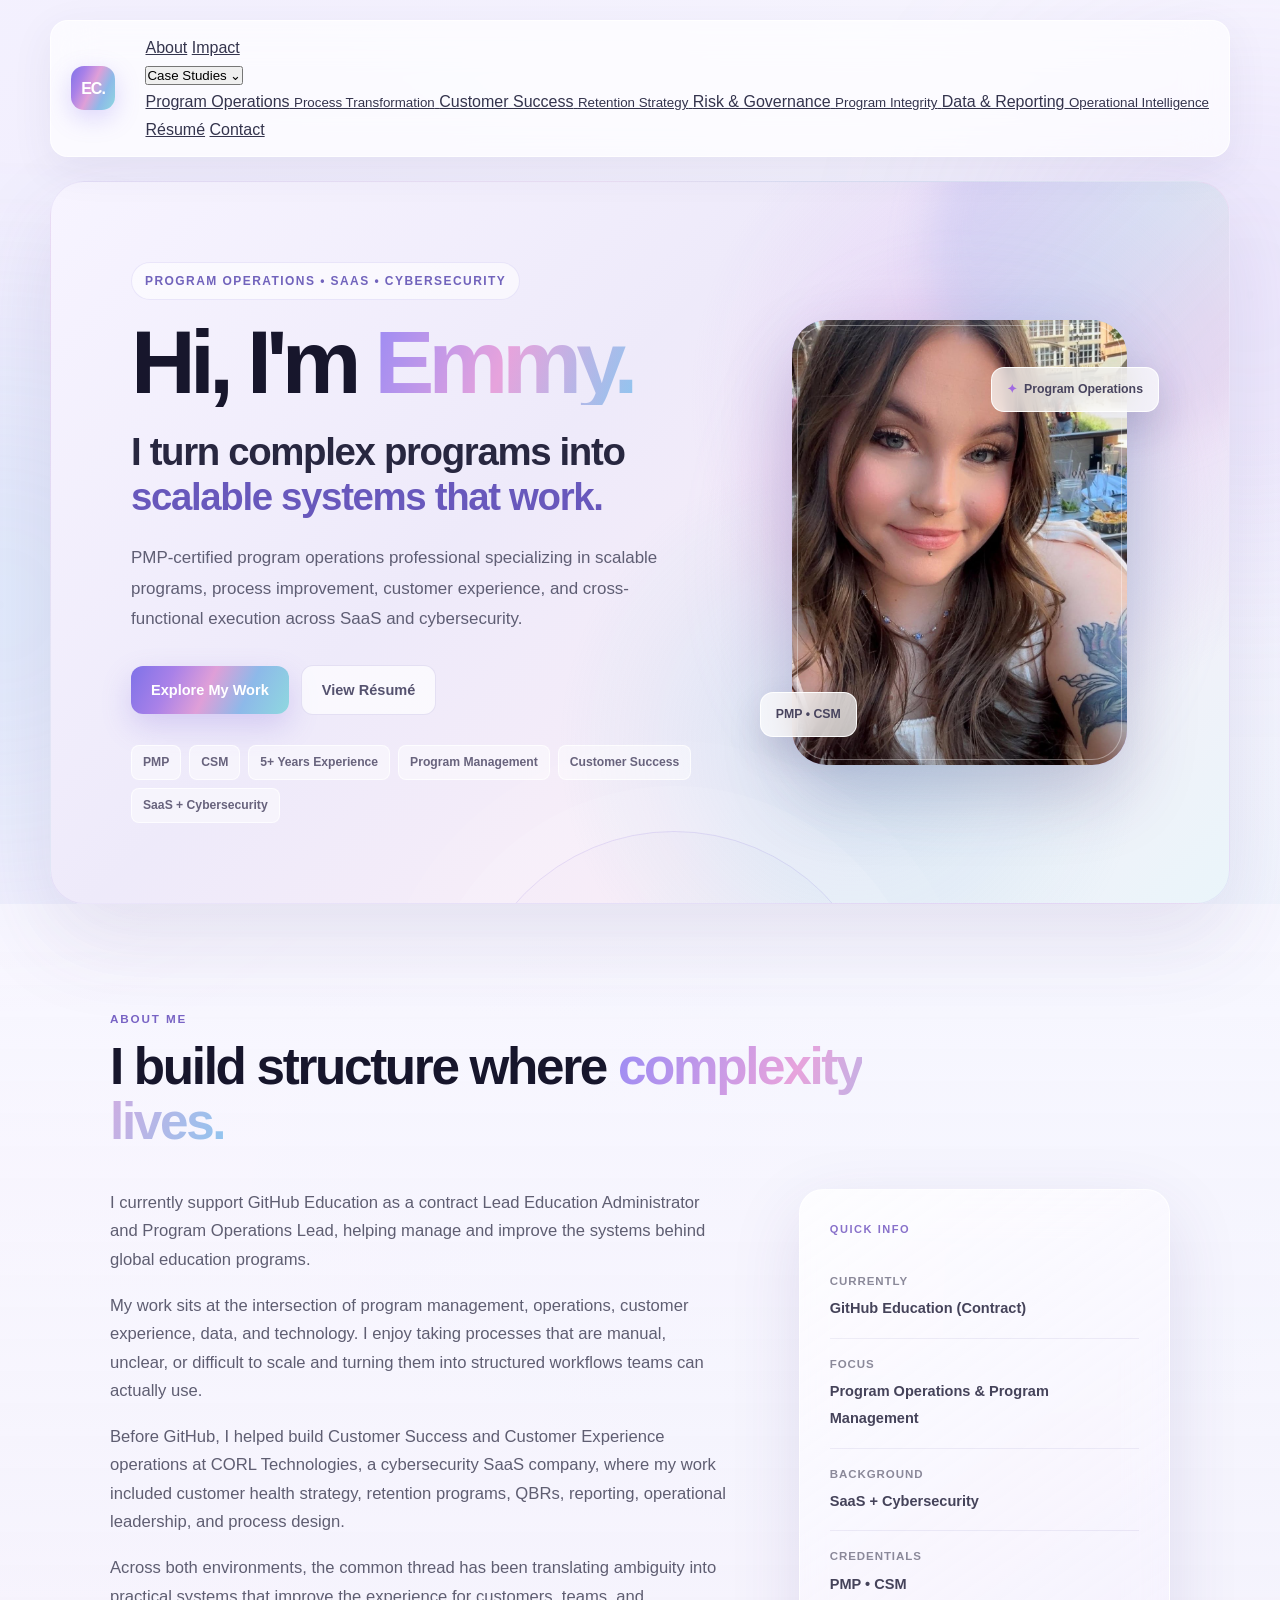
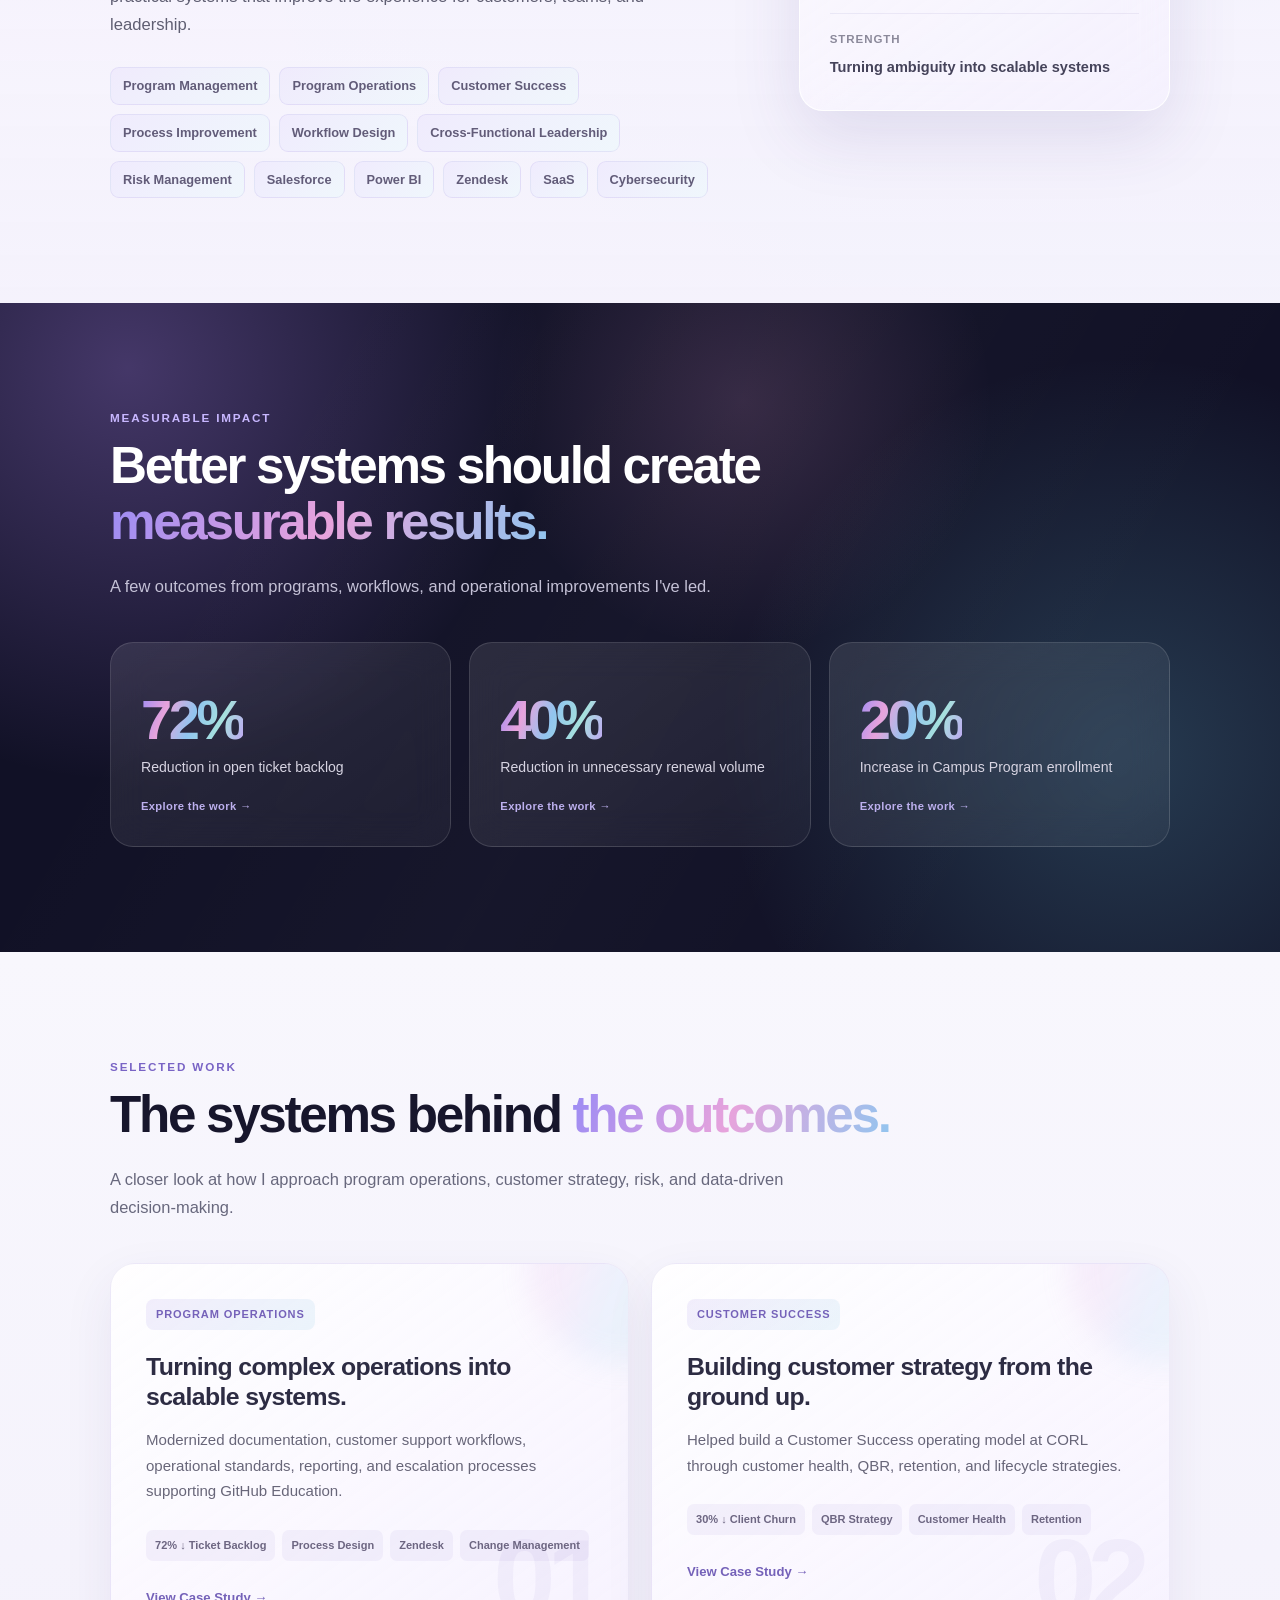
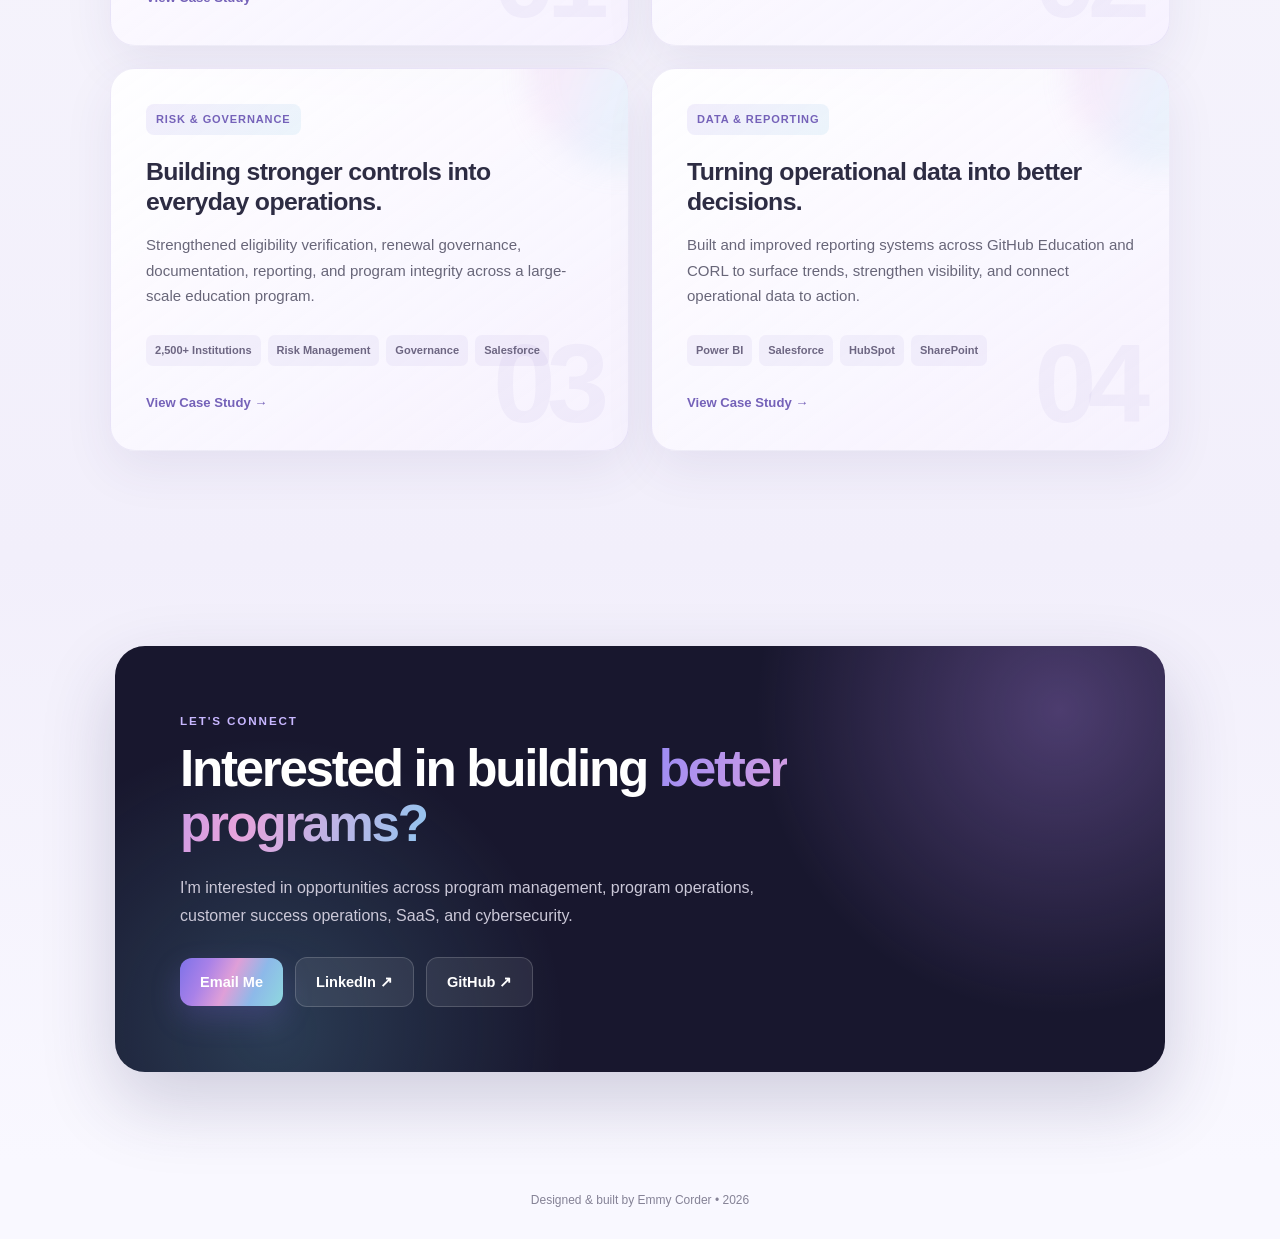
==== index.html @ b98554b8 "Refactor navigation structure in index.html" ====
<!DOCTYPE html>
<html lang="en">

<head>
    <meta charset="UTF-8">
    <meta name="viewport" content="width=device-width, initial-scale=1.0">

    <title>Emmy Corder | Program Operations & Program Management</title>

    <meta name="description"
        content="Portfolio of Emmy Corder, PMP, CSM — program operations and customer success professional specializing in scalable programs, process improvement, SaaS, cybersecurity, and data-driven operations.">

    <link rel="stylesheet" href="style.css">

    <!-- Favicon -->
    <link rel="icon"
      type="image/svg+xml"
      href="data:image/svg+xml,%3Csvg xmlns='http://www.w3.org/2000/svg' viewBox='0 0 100 100'%3E%3Cdefs%3E%3ClinearGradient id='g' x1='0' y1='0' x2='1' y2='1'%3E%3Cstop offset='0%25' stop-color='%239c8cf4'/%3E%3Cstop offset='45%25' stop-color='%23e7a3dc'/%3E%3Cstop offset='75%25' stop-color='%2391c5ef'/%3E%3Cstop offset='100%25' stop-color='%23a6e1dd'/%3E%3C/linearGradient%3E%3C/defs%3E%3Crect width='100' height='100' rx='24' fill='url(%23g)'/%3E%3Ctext x='50' y='64' text-anchor='middle' font-family='Arial' font-size='40' font-weight='700' fill='white'%3EEC%3C/text%3E%3C/svg%3E">

    <!-- Social Preview -->
    <meta property="og:title"
        content="Emmy Corder | Program Operations & Program Management">

    <meta property="og:description"
        content="PMP-certified program operations professional specializing in scalable programs, customer experience, SaaS, cybersecurity, and operational transformation.">

    <meta property="og:image"
        content="https://v-corderiallyemmy.github.io/portfolio/assets/portfolio-preview.jpg">

    <meta property="og:url"
        content="https://v-corderiallyemmy.github.io/portfolio/">

    <meta property="og:type" content="website">

    <meta name="twitter:card" content="summary_large_image">
</head>

<body>

    <div class="page-glow glow-one"></div>
    <div class="page-glow glow-two"></div>

    <!-- Navigation -->
    <nav class="navbar">
    <a href="index.html" class="logo">EC.</a>

    <div class="nav-links">
        <a href="#about">About</a>
        <a href="#impact">Impact</a>

        <div class="nav-dropdown">
            <button class="nav-dropdown-button">
                Case Studies <span class="dropdown-arrow">⌄</span>
            </button>

            <div class="nav-dropdown-menu">
                <a href="case-studies/program-operations.html">
                    <span>Program Operations</span>
                    <small>Process Transformation</small>
                </a>

                <a href="case-studies/customer-success.html">
                    <span>Customer Success</span>
                    <small>Retention Strategy</small>
                </a>

                <a href="case-studies/risk-governance.html">
                    <span>Risk & Governance</span>
                    <small>Program Integrity</small>
                </a>

                <a href="case-studies/data-reporting.html">
                    <span>Data & Reporting</span>
                    <small>Operational Intelligence</small>
                </a>
            </div>
        </div>

        <a href="resume.html">Résumé</a>
        <a href="#contact">Contact</a>
    </div>
</nav>


    <!-- Hero -->
    <div class="hero-wrapper">

        <header class="hero">

            <div class="hero-content">

                <div class="hero-copy">

                    <p class="eyebrow">
                        Program Operations • SaaS • Cybersecurity
                    </p>

                    <h1>
                        Hi, I'm
                        <span class="gradient-text">Emmy.</span>
                    </h1>

                    <h2>
                        I turn complex programs into
                        <span class="hero-highlight">
                            scalable systems that work.
                        </span>
                    </h2>

                    <p class="hero-description">
                        PMP-certified program operations professional specializing
                        in scalable programs, process improvement, customer
                        experience, and cross-functional execution across SaaS
                        and cybersecurity.
                    </p>

                    <div class="buttons">

                        <a href="#experience" class="button primary">
                            Explore My Work
                        </a>

                        <a href="resume.html" class="button secondary">
                            View Résumé
                        </a>

                    </div>

                    <div class="hero-credentials">
                        <span>PMP</span>
                        <span>CSM</span>
                        <span>5+ Years Experience</span>
                        <span>Program Management</span>
                        <span>Customer Success</span>
                        <span>SaaS + Cybersecurity</span>
                    </div>

                </div>


                <div class="hero-visual">

                    <div class="portrait-glow"></div>

                    <div class="portrait-frame">
                        <img
                            src="assets/emmy.jpg"
                            alt="Emmy Corder">
                    </div>

                    <div class="floating-card floating-card-top">
                        <span class="floating-icon">✦</span>
                        Program Operations
                    </div>

                    <div class="floating-card floating-card-bottom">
                        PMP • CSM
                    </div>

                </div>

            </div>

        </header>

    </div>


    <!-- About -->
    <section id="about">

        <div class="container">

            <p class="section-label">
                About Me
            </p>

            <h2>
                I build structure where
                <span class="soft-gradient-text">
                    complexity lives.
                </span>
            </h2>

            <div class="about-grid">

                <div class="about-text">

                    <p>
                        I currently support GitHub Education as a contract
                        Lead Education Administrator and Program Operations Lead,
                        helping manage and improve the systems behind global
                        education programs.
                    </p>

                    <p>
                        My work sits at the intersection of program management,
                        operations, customer experience, data, and technology.
                        I enjoy taking processes that are manual, unclear, or
                        difficult to scale and turning them into structured
                        workflows teams can actually use.
                    </p>

                    <p>
                        Before GitHub, I helped build Customer Success and
                        Customer Experience operations at CORL Technologies,
                        a cybersecurity SaaS company, where my work included
                        customer health strategy, retention programs, QBRs,
                        reporting, operational leadership, and process design.
                    </p>

                    <p>
                        Across both environments, the common thread has been
                        translating ambiguity into practical systems that
                        improve the experience for customers, teams, and
                        leadership.
                    </p>

                    <div class="skills">
                        <span class="skill">Program Management</span>
                        <span class="skill">Program Operations</span>
                        <span class="skill">Customer Success</span>
                        <span class="skill">Process Improvement</span>
                        <span class="skill">Workflow Design</span>
                        <span class="skill">Cross-Functional Leadership</span>
                        <span class="skill">Risk Management</span>
                        <span class="skill">Salesforce</span>
                        <span class="skill">Power BI</span>
                        <span class="skill">Zendesk</span>
                        <span class="skill">SaaS</span>
                        <span class="skill">Cybersecurity</span>
                    </div>

                </div>


                <aside class="quick-info glass-card">

                    <p class="mini-label">
                        QUICK INFO
                    </p>

                    <div class="quick-item">
                        <span>Currently</span>
                        <strong>GitHub Education (Contract)</strong>
                    </div>

                    <div class="quick-item">
                        <span>Focus</span>
                        <strong>Program Operations & Program Management</strong>
                    </div>

                    <div class="quick-item">
                        <span>Background</span>
                        <strong>SaaS + Cybersecurity</strong>
                    </div>

                    <div class="quick-item">
                        <span>Credentials</span>
                        <strong>PMP • CSM</strong>
                    </div>

                    <div class="quick-item">
                        <span>Strength</span>
                        <strong>Turning ambiguity into scalable systems</strong>
                    </div>

                </aside>

            </div>

        </div>

    </section>


    <!-- Impact -->
    <section id="impact" class="impact">

        <div class="container">

            <p class="section-label light-label">
                Measurable Impact
            </p>

            <h2>
                Better systems should create
                <span class="holographic-text">
                    measurable results.
                </span>
            </h2>

            <p class="section-intro">
                A few outcomes from programs, workflows, and operational
                improvements I've led.
            </p>

            <div class="stats">

                <a href="case-studies/program-operations.html"
                    class="stat-link">

                    <div class="stat">
                        <strong>72%</strong>
                        <span>Reduction in open ticket backlog</span>
                    </div>

                </a>


                <a href="case-studies/risk-governance.html"
                    class="stat-link">

                    <div class="stat">
                        <strong>40%</strong>
                        <span>Reduction in unnecessary renewal volume</span>
                    </div>

                </a>


                <a href="case-studies/program-operations.html"
                    class="stat-link">

                    <div class="stat">
                        <strong>20%</strong>
                        <span>Increase in Campus Program enrollment</span>
                    </div>

                </a>

            </div>

        </div>

    </section>


    <!-- Selected Work -->
    <section id="experience">

        <div class="container">

            <p class="section-label">
                Selected Work
            </p>

            <h2>
                The systems behind
                <span class="soft-gradient-text">
                    the outcomes.
                </span>
            </h2>

            <p class="section-intro">
                A closer look at how I approach program operations,
                customer strategy, risk, and data-driven decision-making.
            </p>

            <div class="work-grid">


                <!-- Program Operations -->
                <div class="work-card">

                    <span class="card-number">01</span>

                    <span class="tag">
                        Program Operations
                    </span>

                    <h3>
                        Turning complex operations into scalable systems.
                    </h3>

                    <p>
                        Modernized documentation, customer support workflows,
                        operational standards, reporting, and escalation
                        processes supporting GitHub Education.
                    </p>

                    <div class="card-results">
                        <span>72% ↓ Ticket Backlog</span>
                        <span>Process Design</span>
                        <span>Zendesk</span>
                        <span>Change Management</span>
                    </div>

                    <a
                        href="case-studies/program-operations.html"
                        class="case-study-link">
                        View Case Study →
                    </a>

                </div>


                <!-- Customer Success -->
                <div class="work-card">

                    <span class="card-number">02</span>

                    <span class="tag">
                        Customer Success
                    </span>

                    <h3>
                        Building customer strategy from the ground up.
                    </h3>

                    <p>
                        Helped build a Customer Success operating model at
                        CORL through customer health, QBR, retention, and
                        lifecycle strategies.
                    </p>

                    <div class="card-results">
                        <span>30% ↓ Client Churn</span>
                        <span>QBR Strategy</span>
                        <span>Customer Health</span>
                        <span>Retention</span>
                    </div>

                    <a
                        href="case-studies/customer-success.html"
                        class="case-study-link">
                        View Case Study →
                    </a>

                </div>


                <!-- Risk -->
                <div class="work-card">

                    <span class="card-number">03</span>

                    <span class="tag">
                        Risk & Governance
                    </span>

                    <h3>
                        Building stronger controls into everyday operations.
                    </h3>

                    <p>
                        Strengthened eligibility verification, renewal
                        governance, documentation, reporting, and program
                        integrity across a large-scale education program.
                    </p>

                    <div class="card-results">
                        <span>2,500+ Institutions</span>
                        <span>Risk Management</span>
                        <span>Governance</span>
                        <span>Salesforce</span>
                    </div>

                    <a
                        href="case-studies/risk-governance.html"
                        class="case-study-link">
                        View Case Study →
                    </a>

                </div>


                <!-- Data -->
                <div class="work-card">

                    <span class="card-number">04</span>

                    <span class="tag">
                        Data & Reporting
                    </span>

                    <h3>
                        Turning operational data into better decisions.
                    </h3>

                    <p>
                        Built and improved reporting systems across GitHub
                        Education and CORL to surface trends, strengthen
                        visibility, and connect operational data to action.
                    </p>

                    <div class="card-results">
                        <span>Power BI</span>
                        <span>Salesforce</span>
                        <span>HubSpot</span>
                        <span>SharePoint</span>
                    </div>

                    <a
                        href="case-studies/data-reporting.html"
                        class="case-study-link">
                        View Case Study →
                    </a>

                </div>

            </div>

        </div>

    </section>


    <!-- Contact -->
    <section id="contact" class="contact">

        <div class="contact-card">

            <p class="section-label light-label">
                Let's Connect
            </p>

            <h2>
                Interested in building
                <span class="holographic-text">
                    better programs?
                </span>
            </h2>

            <p>
                I'm interested in opportunities across program management,
                program operations, customer success operations, SaaS,
                and cybersecurity.
            </p>

            <div class="buttons">

                <a
                    href="mailto:emmylou7486@gmail.com"
                    class="button primary">
                    Email Me
                </a>

                <a
                    href="https://www.linkedin.com/in/emily-corder/"
                    target="_blank"
                    rel="noopener noreferrer"
                    class="button glass-button">
                    LinkedIn ↗
                </a>

                <a
                    href="https://github.com/v-corderiallyemmy"
                    target="_blank"
                    rel="noopener noreferrer"
                    class="button glass-button">
                    GitHub ↗
                </a>

            </div>

        </div>

    </section>


    <footer>
        <p>Designed & built by Emmy Corder • 2026</p>
    </footer>

</body>

</html>
---- style.css ----
/* ================================
   GLOBAL
================================ */

* {
    margin: 0;
    padding: 0;
    box-sizing: border-box;
}

html {
    scroll-behavior: smooth;
}

:root {
    --ink: #17162c;
    --navy: #15152d;
    --deep: #111126;

    --purple: #8068f0;
    --violet: #a678ef;
    --pink: #e59adf;
    --blue: #7fb7ee;
    --aqua: #8fd8df;

    --pearl: #f9f8ff;
    --lavender: #f2effd;
    --lavender-2: #ebe7fb;

    --text: #34344d;
    --muted: #68687d;

    --border: rgba(118, 102, 196, 0.16);

    --gradient:
        linear-gradient(
            115deg,
            #7e72e8 0%,
            #a981e8 25%,
            #df9fd8 48%,
            #8db9e9 72%,
            #8fd8df 100%
        );

    --holographic:
        linear-gradient(
            110deg,
            #9c8cf4,
            #e7a3dc,
            #91c5ef,
            #a6e1dd,
            #c1a4f3
        );

    --shadow:
        0 24px 70px rgba(66, 55, 130, 0.13);
}

body {
    font-family:
        Inter,
        -apple-system,
        BlinkMacSystemFont,
        "Segoe UI",
        sans-serif;

    background:
        radial-gradient(
            circle at 10% 10%,
            rgba(181, 160, 244, 0.13),
            transparent 32%
        ),
        radial-gradient(
            circle at 90% 30%,
            rgba(126, 201, 229, 0.12),
            transparent 28%
        ),
        var(--pearl);

    color: var(--text);
    line-height: 1.7;
    overflow-x: hidden;
}

a {
    color: inherit;
}

.container {
    max-width: 1120px;
    margin: 0 auto;
    padding: 0 30px;
}

section {
    padding: 105px 0;
}


/* ================================
   BACKGROUND GLOWS
================================ */

.page-glow {
    position: fixed;
    width: 500px;
    height: 500px;
    border-radius: 50%;
    filter: blur(120px);
    opacity: 0.13;
    pointer-events: none;
    z-index: -1;
}

.glow-one {
    background: #9f7aea;
    top: 5%;
    right: -220px;
}

.glow-two {
    background: #73c9e8;
    bottom: 5%;
    left: -250px;
}


/* ================================
   NAVIGATION
================================ */

nav {
    width: calc(100% - 48px);
    max-width: 1180px;

    margin: 20px auto 0;
    padding: 13px 20px;

    display: flex;
    justify-content: space-between;
    align-items: center;

    position: relative;
    z-index: 20;

    background: rgba(255, 255, 255, 0.67);
    backdrop-filter: blur(22px);
    -webkit-backdrop-filter: blur(22px);

    border: 1px solid rgba(255, 255, 255, 0.8);
    border-radius: 18px;

    box-shadow:
        0 12px 40px rgba(70, 60, 120, 0.08);
}

.logo {
    width: 44px;
    height: 44px;

    display: flex;
    align-items: center;
    justify-content: center;

    flex-shrink: 0;

    border-radius: 13px;

    background: var(--gradient);

    color: white;
    font-weight: 800;
    letter-spacing: -1px;
    text-decoration: none;

    box-shadow:
        0 8px 24px rgba(128, 104, 240, 0.26);

    transition:
        transform 0.25s ease,
        box-shadow 0.25s ease;
}

.logo:hover {
    color: white;
    transform: translateY(-2px) rotate(-2deg);

    box-shadow:
        0 12px 30px rgba(128, 104, 240, 0.34);
}

nav ul {
    display: flex;
    align-items: center;
    gap: 29px;

    list-style: none;
}

nav ul a {
    color: #4d4c68;
    text-decoration: none;

    font-size: 0.91rem;
    font-weight: 650;

    transition: color 0.2s ease;
}

nav ul a:hover {
    color: var(--purple);
}


/* ================================
   HERO
================================ */

.hero-wrapper {
    padding: 24px 24px 0;
}

.hero {
    max-width: 1180px;
    min-height: 680px;

    margin: 0 auto;

    display: flex;
    align-items: center;

    position: relative;
    overflow: hidden;

    border-radius: 34px;

    background:
        radial-gradient(
            circle at 82% 30%,
            rgba(197, 159, 239, 0.36),
            transparent 30%
        ),
        radial-gradient(
            circle at 68% 78%,
            rgba(111, 197, 225, 0.24),
            transparent 30%
        ),
        linear-gradient(
            135deg,
            #f7f4ff 0%,
            #eeeafa 40%,
            #f7edf8 68%,
            #eaf5fa 100%
        );

    border: 1px solid rgba(151, 128, 217, 0.13);

    box-shadow:
        0 35px 90px rgba(73, 61, 128, 0.12);
}

.hero::before {
    content: "";

    position: absolute;
    width: 380px;
    height: 380px;

    right: -80px;
    top: -120px;

    border-radius: 50%;

    background:
        linear-gradient(
            135deg,
            rgba(171, 137, 238, 0.26),
            rgba(115, 202, 224, 0.18),
            rgba(233, 159, 215, 0.23)
        );

    filter: blur(20px);
}

.hero::after {
    content: "";

    position: absolute;

    width: 420px;
    height: 420px;

    left: 35%;
    bottom: -350px;

    border-radius: 50%;

    border: 1px solid rgba(127, 105, 219, 0.15);
    box-shadow:
        0 0 0 45px rgba(255, 255, 255, 0.09),
        0 0 0 90px rgba(255, 255, 255, 0.05);
}

.hero-content {
    width: 100%;

    padding: 80px;

    display: grid;
    grid-template-columns: minmax(0, 1.2fr) minmax(320px, 0.8fr);
    align-items: center;
    gap: 70px;

    position: relative;
    z-index: 2;
}

.hero-copy {
    max-width: 650px;
}

.eyebrow {
    display: inline-flex;
    align-items: center;

    margin-bottom: 20px;
    padding: 8px 13px;

    border-radius: 100px;

    background: rgba(255, 255, 255, 0.58);
    border: 1px solid rgba(129, 105, 220, 0.14);

    color: #7163bc;

    font-size: 0.75rem;
    font-weight: 800;
    letter-spacing: 0.12em;
    text-transform: uppercase;
}

.hero h1 {
    color: var(--ink);

    font-size: clamp(3.8rem, 7vw, 6.2rem);
    line-height: 0.95;
    letter-spacing: -0.065em;

    margin-bottom: 25px;
}

.gradient-text,
.soft-gradient-text,
.holographic-text {
    background: var(--holographic);
    background-size: 200% 200%;

    -webkit-background-clip: text;
    background-clip: text;

    -webkit-text-fill-color: transparent;
    color: transparent;
}

.gradient-text {
    display: inline-block;
}

.hero h2 {
    max-width: 650px;

    color: #282740;

    font-size: clamp(1.65rem, 3vw, 2.5rem);
    line-height: 1.17;
    letter-spacing: -0.035em;

    margin-bottom: 23px;
}

.hero-highlight {
    color: #6858bc;
}

.hero-description {
    max-width: 620px;

    color: #5f5e74;

    font-size: 1.06rem;
    line-height: 1.8;

    margin-bottom: 30px;
}


/* ================================
   BUTTONS
================================ */

.buttons {
    display: flex;
    align-items: center;
    flex-wrap: wrap;

    gap: 12px;
}

.button {
    display: inline-flex;
    align-items: center;
    justify-content: center;

    min-height: 48px;

    padding: 12px 20px;

    border-radius: 12px;

    text-decoration: none;
    font-size: 0.91rem;
    font-weight: 750;

    transition:
        transform 0.25s ease,
        box-shadow 0.25s ease,
        background 0.25s ease;
}

.button:hover {
    transform: translateY(-2px);
}

.button.primary {
    background: var(--gradient);
    color: white;

    box-shadow:
        0 12px 30px rgba(125, 100, 222, 0.24);
}

.button.primary:hover {
    box-shadow:
        0 17px 38px rgba(125, 100, 222, 0.31);
}

.button.secondary {
    color: #55526f;

    background: rgba(255, 255, 255, 0.68);

    border: 1px solid rgba(114, 95, 185, 0.16);
}

.button.secondary:hover {
    background: white;
}


/* ================================
   HERO CREDENTIALS
================================ */

.hero-credentials {
    display: flex;
    flex-wrap: wrap;

    gap: 8px;

    margin-top: 30px;
}

.hero-credentials span {
    padding: 6px 11px;

    border-radius: 8px;

    color: #68637d;

    background: rgba(255, 255, 255, 0.46);
    border: 1px solid rgba(255, 255, 255, 0.75);

    font-size: 0.76rem;
    font-weight: 700;
}


/* ================================
   HERO PORTRAIT
================================ */

.hero-visual {
    min-height: 500px;

    position: relative;

    display: flex;
    align-items: center;
    justify-content: center;
}

.portrait-glow {
    position: absolute;

    width: 360px;
    height: 440px;

    border-radius: 45%;

    background: var(--holographic);

    filter: blur(45px);
    opacity: 0.36;

    transform: rotate(7deg);
}

.portrait-frame {
    width: 335px;
    height: 445px;

    position: relative;
    z-index: 2;

    padding: 5px;

    border-radius: 35px;

    background: var(--holographic);

    box-shadow:
        0 30px 70px rgba(63, 52, 113, 0.23);
}

.portrait-frame::after {
    content: "";

    position: absolute;
    inset: 5px;

    border-radius: 30px;

    box-shadow:
        inset 0 0 0 1px rgba(255, 255, 255, 0.35);

    pointer-events: none;
}

.portrait-frame {
    overflow: hidden;
}

.portrait-frame img {
    width: 100%;
    height: 100%;

    display: block;

    object-fit: cover;
    object-position: 47% 32%;

    transform: scale(1.55);

    border-radius: 30px;
}

.floating-card {
    position: absolute;
    z-index: 4;

    padding: 11px 15px;

    border-radius: 13px;

    background: rgba(255, 255, 255, 0.72);

    backdrop-filter: blur(15px);
    -webkit-backdrop-filter: blur(15px);

    border: 1px solid rgba(255, 255, 255, 0.9);

    color: #48445e;

    font-size: 0.77rem;
    font-weight: 750;

    box-shadow:
        0 15px 35px rgba(60, 50, 100, 0.14);
}

.floating-card-top {
    top: 75px;
    right: -10px;
}

.floating-card-bottom {
    bottom: 55px;
    left: -10px;
}

.floating-icon {
    color: #a16ae2;
    margin-right: 4px;
}


/* ================================
   SECTION TYPOGRAPHY
================================ */

.section-label {
    color: #7964c5;

    font-size: 0.73rem;
    font-weight: 850;
    letter-spacing: 0.16em;
    text-transform: uppercase;

    margin-bottom: 10px;
}

section h2 {
    max-width: 800px;

    color: var(--ink);

    font-size: clamp(2.15rem, 4vw, 3.25rem);
    line-height: 1.08;
    letter-spacing: -0.045em;

    margin-bottom: 23px;
}

.section-intro {
    max-width: 720px;

    color: var(--muted);

    font-size: 1.03rem;

    margin-bottom: 42px;
}


/* ================================
   ABOUT
================================ */

#about {
    background:
        linear-gradient(
            180deg,
            rgba(249, 248, 255, 0.8),
            rgba(244, 241, 252, 0.92)
        );
}

.about-grid {
    display: grid;
    grid-template-columns: 1.25fr 0.75fr;

    gap: 70px;
    align-items: start;

    margin-top: 40px;
}

.about-text p {
    color: #5f5e72;

    font-size: 1.04rem;

    margin-bottom: 18px;
}

.skills {
    display: flex;
    flex-wrap: wrap;

    gap: 9px;

    margin-top: 28px;
}

.skill {
    padding: 7px 12px;

    border-radius: 9px;

    color: #625c79;

    background:
        linear-gradient(
            135deg,
            rgba(239, 234, 253, 0.9),
            rgba(239, 247, 252, 0.9)
        );

    border: 1px solid rgba(126, 105, 205, 0.12);

    font-size: 0.8rem;
    font-weight: 700;
}

.glass-card {
    background:
        linear-gradient(
            145deg,
            rgba(255, 255, 255, 0.76),
            rgba(245, 240, 255, 0.58)
        );

    border: 1px solid rgba(255, 255, 255, 0.85);

    backdrop-filter: blur(20px);
    -webkit-backdrop-filter: blur(20px);

    box-shadow: var(--shadow);
}

.quick-info {
    padding: 30px;

    border-radius: 24px;
}

.mini-label {
    color: #8871ca;

    font-size: 0.69rem;
    font-weight: 850;
    letter-spacing: 0.14em;

    margin-bottom: 17px;
}

.quick-item {
    padding: 16px 0;

    border-bottom:
        1px solid rgba(112, 96, 169, 0.1);
}

.quick-item:last-child {
    border-bottom: none;
    padding-bottom: 0;
}

.quick-item span {
    display: block;

    color: #8b899a;

    font-size: 0.72rem;
    font-weight: 700;
    text-transform: uppercase;
    letter-spacing: 0.08em;

    margin-bottom: 3px;
}

.quick-item strong {
    color: #45435a;

    font-size: 0.91rem;
}


/* ================================
   IMPACT
================================ */

.impact {
    position: relative;
    overflow: hidden;

    background:
        radial-gradient(
            circle at 10% 10%,
            rgba(168, 129, 232, 0.34),
            transparent 32%
        ),
        radial-gradient(
            circle at 88% 70%,
            rgba(108, 196, 221, 0.23),
            transparent 33%
        ),
        radial-gradient(
            circle at 58% 15%,
            rgba(228, 150, 208, 0.16),
            transparent 27%
        ),
        var(--deep);

    color: white;
}

.impact::before {
    content: "";

    position: absolute;
    inset: 0;

    background:
        linear-gradient(
            120deg,
            transparent 20%,
            rgba(255, 255, 255, 0.025) 50%,
            transparent 80%
        );

    pointer-events: none;
}

.impact .container {
    position: relative;
    z-index: 2;
}

.impact h2 {
    color: white;
}

.impact .section-intro {
    color: #c4c1d6;
}

.light-label {
    color: #c8b7ff;
}

.stats {
    display: grid;
    grid-template-columns: repeat(3, 1fr);

    gap: 18px;

    margin-top: 42px;
}

.stat {
    min-height: 205px;

    padding: 30px;

    display: flex;
    flex-direction: column;
    justify-content: flex-end;

    border-radius: 23px;

    background:
        linear-gradient(
            145deg,
            rgba(255, 255, 255, 0.10),
            rgba(255, 255, 255, 0.045)
        );

    border:
        1px solid rgba(255, 255, 255, 0.13);

    backdrop-filter: blur(18px);
    -webkit-backdrop-filter: blur(18px);

    transition:
        transform 0.25s ease,
        border-color 0.25s ease;
}

.stat:hover {
    transform: translateY(-5px);

    border-color:
        rgba(205, 179, 255, 0.32);
}

.stat strong {
    width: fit-content;

    margin-bottom: 8px;

    background: var(--holographic);

    -webkit-background-clip: text;
    background-clip: text;

    -webkit-text-fill-color: transparent;

    font-size: 3.5rem;
    line-height: 1;
    letter-spacing: -0.06em;
}

.stat span {
    color: #d7d4e2;

    font-size: 0.88rem;
}


/* ================================
   WORK
================================ */

#experience {
    background:
        linear-gradient(
            180deg,
            #f8f7fd 0%,
            #f2effb 100%
        );
}

.work-grid {
    display: grid;
    grid-template-columns: repeat(2, 1fr);

    gap: 22px;

    margin-top: 42px;
}

.work-card {
    min-height: 360px;

    padding: 35px;

    position: relative;
    overflow: hidden;

    border-radius: 25px;

    background:
        linear-gradient(
            145deg,
            rgba(255, 255, 255, 0.91),
            rgba(247, 242, 255, 0.76)
        );

    border: 1px solid rgba(121, 99, 194, 0.11);

    box-shadow:
        0 18px 50px rgba(65, 53, 113, 0.08);

    transition:
        transform 0.3s ease,
        box-shadow 0.3s ease;
}

.work-card::before {
    content: "";

    position: absolute;

    width: 190px;
    height: 190px;

    right: -90px;
    top: -90px;

    border-radius: 50%;

    background: var(--holographic);

    opacity: 0.14;
    filter: blur(15px);
}

.work-card:hover {
    transform: translateY(-7px);

    box-shadow:
        0 26px 65px rgba(65, 53, 113, 0.13);
}

.card-number {
    position: absolute;

    right: 28px;
    bottom: 10px;

    color: rgba(113, 92, 187, 0.055);

    font-size: 7rem;
    font-weight: 900;
    line-height: 1;
    letter-spacing: -0.08em;
}

.tag {
    display: inline-block;

    padding: 6px 10px;

    border-radius: 8px;

    background:
        linear-gradient(
            135deg,
            rgba(152, 122, 228, 0.12),
            rgba(110, 192, 224, 0.12)
        );

    color: #7562b9;

    font-size: 0.69rem;
    font-weight: 800;
    letter-spacing: 0.08em;
    text-transform: uppercase;

    margin-bottom: 22px;
}

.work-card h3 {
    max-width: 430px;

    color: #2d2c43;

    font-size: 1.55rem;
    line-height: 1.22;
    letter-spacing: -0.025em;

    margin-bottom: 15px;
}

.work-card > p {
    max-width: 470px;

    color: #686679;

    font-size: 0.94rem;
}

.card-results {
    display: flex;
    flex-wrap: wrap;

    gap: 7px;

    margin-top: 26px;

    position: relative;
    z-index: 2;
}

.card-results span {
    padding: 6px 9px;

    border-radius: 7px;

    background: rgba(124, 103, 202, 0.07);

    color: #6d6682;

    font-size: 0.69rem;
    font-weight: 700;
}


/* ================================
   CONTACT
================================ */

.contact {
    padding: 90px 24px;

    background:
        linear-gradient(
            180deg,
            #f2effb,
            #f9f8ff
        );
}

.contact-card {
    max-width: 1050px;

    margin: 0 auto;
    padding: 65px;

    position: relative;
    overflow: hidden;

    border-radius: 30px;

    background:
        radial-gradient(
            circle at 90% 15%,
            rgba(174, 131, 232, 0.35),
            transparent 30%
        ),
        radial-gradient(
            circle at 15% 90%,
            rgba(109, 193, 220, 0.22),
            transparent 30%
        ),
        #18172e;

    color: white;

    box-shadow:
        0 30px 75px rgba(46, 39, 91, 0.2);
}

.contact-card h2 {
    color: white;
}

.contact-card > p:not(.section-label) {
    max-width: 620px;

    color: #cbc8d8;

    margin-bottom: 28px;
}

.glass-button {
    color: white;

    background: rgba(255, 255, 255, 0.08);

    border: 1px solid rgba(255, 255, 255, 0.17);
}

.glass-button:hover {
    background: rgba(255, 255, 255, 0.13);
}


/* ================================
   FOOTER
================================ */

footer {
    padding: 28px 20px;

    text-align: center;

    background: #f9f8ff;

    color: #858296;

    font-size: 0.75rem;
}


/* ============================================================
   RÉSUMÉ PAGE
   ============================================================ */

.resume-hero {
    padding: 95px 0 75px;

    background:
        radial-gradient(
            circle at 85% 15%,
            rgba(176, 137, 231, 0.25),
            transparent 30%
        ),
        radial-gradient(
            circle at 15% 80%,
            rgba(116, 198, 224, 0.17),
            transparent 30%
        ),
        linear-gradient(
            135deg,
            #f7f4ff,
            #f0edf9
        );

    border-bottom:
        1px solid rgba(124, 102, 199, 0.1);
}

.resume-hero h1 {
    color: var(--ink);

    font-size: clamp(3rem, 6vw, 5rem);
    line-height: 1;
    letter-spacing: -0.055em;

    margin-bottom: 14px;
}

.resume-hero h2 {
    max-width: 760px;

    color: #56536c;

    font-size: 1.25rem;
    font-weight: 600;
    line-height: 1.5;

    margin-bottom: 12px;
}

.resume-location {
    color: #858194;

    margin-bottom: 25px;
}

.resume-section {
    padding: 80px 0;

    background: #faf9ff;
}

.resume-alt {
    background:
        linear-gradient(
            180deg,
            #f2effa,
            #f6f4fc
        );
}

.resume-container {
    display: grid;
    grid-template-columns: 0.38fr 1fr;

    gap: 70px;
}

.resume-section-title h2 {
    font-size: 1.8rem;
}

.resume-content {
    max-width: 760px;
}

.resume-content p {
    color: #646277;

    margin-bottom: 16px;
}

.competency-grid {
    display: grid;
    grid-template-columns: repeat(2, 1fr);

    gap: 18px;

    margin-top: 35px;
}

.competency-card,
.credential-card {
    padding: 26px;

    border-radius: 19px;

    background:
        linear-gradient(
            145deg,
            rgba(255, 255, 255, 0.9),
            rgba(246, 242, 255, 0.75)
        );

    border: 1px solid rgba(120, 98, 193, 0.1);

    box-shadow:
        0 12px 35px rgba(70, 57, 118, 0.06);
}

.competency-card h3 {
    color: #38364e;

    font-size: 1rem;

    margin-bottom: 9px;
}

.competency-card p {
    color: #6f6c7d;

    font-size: 0.85rem;
}

.resume-job {
    margin-top: 42px;
    padding: 35px;

    border-radius: 22px;

    background:
        linear-gradient(
            145deg,
            rgba(255, 255, 255, 0.93),
            rgba(248, 245, 255, 0.8)
        );

    border: 1px solid rgba(122, 100, 194, 0.11);

    box-shadow:
        0 15px 45px rgba(68, 55, 114, 0.07);
}

.job-header {
    display: flex;
    justify-content: space-between;
    gap: 20px;

    padding-bottom: 20px;

    border-bottom:
        1px solid rgba(119, 101, 174, 0.11);
}

.job-header h3 {
    color: #302e46;

    font-size: 1.35rem;
}

.company-detail,
.job-period {
    color: #858294;

    font-size: 0.82rem;
}

.job-period {
    white-space: nowrap;
}

.role {
    padding-top: 28px;
}

.role + .role {
    margin-top: 25px;

    border-top:
        1px solid rgba(118, 99, 174, 0.1);
}

.role-heading {
    display: flex;
    justify-content: space-between;

    gap: 20px;

    margin-bottom: 15px;
}

.role-heading h4 {
    color: #414057;

    font-size: 1rem;
}

.role-heading h4 span {
    display: block;

    color: #8272bc;

    font-size: 0.78rem;
    font-weight: 700;

    margin-top: 2px;
}

.role-heading p {
    color: #8d899a;

    font-size: 0.78rem;
    white-space: nowrap;
}

.role ul {
    padding-left: 20px;
}

.role li {
    color: #676577;

    font-size: 0.88rem;

    margin-bottom: 10px;
}

.role li::marker {
    color: #9a7cda;
}

.achievement-grid {
    display: grid;
    grid-template-columns: repeat(3, 1fr);

    gap: 12px;

    margin-top: 25px;
}

.achievement {
    padding: 17px;

    border-radius: 13px;

    background:
        linear-gradient(
            135deg,
            rgba(152, 122, 225, 0.1),
            rgba(112, 193, 222, 0.08)
        );

    border: 1px solid rgba(128, 105, 199, 0.09);
}

.achievement strong {
    display: block;

    width: fit-content;

    background: var(--holographic);

    -webkit-background-clip: text;
    background-clip: text;

    -webkit-text-fill-color: transparent;

    font-size: 1.7rem;
    line-height: 1;

    margin-bottom: 7px;
}

.achievement span {
    color: #706c7f;

    font-size: 0.72rem;
}

.credential-grid {
    display: grid;
    grid-template-columns: repeat(3, 1fr);

    gap: 18px;

    margin-top: 35px;
}

.credential-type {
    display: inline-block;

    color: #816bc2;

    font-size: 0.66rem;
    font-weight: 850;
    letter-spacing: 0.1em;
    text-transform: uppercase;

    margin-bottom: 12px;
}

.credential-card h3 {
    color: #3b394e;

    font-size: 1rem;

    margin-bottom: 6px;
}

.credential-card p {
    color: #6f6c7d;

    font-size: 0.82rem;
}

.credential-detail {
    margin-top: 3px;
}

.credential-year {
    margin-top: 13px;

    color: #928ba2 !important;

    font-size: 0.72rem !important;
}


/* ================================
   MOBILE
================================ */

@media (max-width: 900px) {

    nav {
        width: calc(100% - 28px);
    }

    nav ul {
        gap: 16px;
    }

    nav ul a {
        font-size: 0.8rem;
    }

    .hero-wrapper {
        padding: 15px 14px 0;
    }

    .hero-content {
        grid-template-columns: 1fr;

        padding: 65px 40px;

        gap: 30px;
    }

    .hero-copy {
        text-align: center;
        margin: 0 auto;
    }

    .hero-description {
        margin-left: auto;
        margin-right: auto;
    }

    .hero-copy .buttons,
    .hero-credentials {
        justify-content: center;
    }

    .hero-visual {
        min-height: 460px;
    }

    .about-grid,
    .resume-container {
        grid-template-columns: 1fr;

        gap: 35px;
    }

    .stats,
    .achievement-grid {
        grid-template-columns: 1fr;
    }

    .work-grid {
        grid-template-columns: 1fr;
    }

    .credential-grid {
        grid-template-columns: repeat(2, 1fr);
    }
}


@media (max-width: 650px) {

    section {
        padding: 75px 0;
    }

    .container {
        padding: 0 21px;
    }

    nav {
        padding: 10px 12px;
    }

    nav ul {
        gap: 11px;
    }

    nav ul li:nth-child(2) {
        display: none;
    }

    nav ul a {
        font-size: 0.72rem;
    }

    .logo {
        width: 39px;
        height: 39px;

        font-size: 0.86rem;
    }

    .hero {
        min-height: auto;
    }

    .hero-content {
        padding: 55px 23px 45px;
    }

    .hero h1 {
        font-size: 3.65rem;
    }

    .hero h2 {
        font-size: 1.55rem;
    }

    .hero-visual {
        min-height: 390px;
    }

    .portrait-frame {
        width: 260px;
        height: 350px;

        border-radius: 29px;
    }

    .portrait-frame img {
        border-radius: 24px;
    }

    .portrait-glow {
        width: 270px;
        height: 340px;
    }

    .floating-card-top {
        right: -3px;
        top: 50px;
    }

    .floating-card-bottom {
        left: -3px;
        bottom: 35px;
    }

    .competency-grid,
    .credential-grid {
        grid-template-columns: 1fr;
    }

    .job-header,
    .role-heading {
        flex-direction: column;
        gap: 5px;
    }

    .job-period,
    .role-heading p {
        white-space: normal;
    }

    .resume-job {
        padding: 25px 21px;
    }

    .contact {
        padding: 65px 15px;
    }

    .contact-card {
        padding: 45px 25px;
    }
}
/* ============================================================
   CASE STUDY PAGES
   ============================================================ */

.case-study-page {
    overflow: hidden;
}

.case-study-container {
    width: 100%;
    max-width: 1120px;
    margin: 0 auto;
    padding: 0 30px;
}

.case-study-container.narrow {
    max-width: 860px;
}


/* ================================
   CASE STUDY HERO
================================ */

.case-study-hero {
    margin: 24px;
    padding: 110px 0 100px;

    position: relative;
    overflow: hidden;

    border-radius: 34px;

    background:
        radial-gradient(
            circle at 85% 20%,
            rgba(197, 159, 239, 0.36),
            transparent 30%
        ),
        radial-gradient(
            circle at 15% 90%,
            rgba(111, 197, 225, 0.23),
            transparent 32%
        ),
        radial-gradient(
            circle at 65% 80%,
            rgba(231, 163, 220, 0.18),
            transparent 28%
        ),
        linear-gradient(
            135deg,
            #f7f4ff 0%,
            #eeeafa 42%,
            #f7edf8 68%,
            #eaf5fa 100%
        );

    border: 1px solid rgba(151, 128, 217, 0.13);

    box-shadow:
        0 35px 90px rgba(73, 61, 128, 0.12);
}

.case-study-hero::before {
    content: "";

    position: absolute;

    width: 430px;
    height: 430px;

    top: -230px;
    right: -100px;

    border-radius: 50%;

    background: var(--holographic);

    opacity: 0.16;
    filter: blur(25px);

    pointer-events: none;
}

.case-study-hero::after {
    content: "";

    position: absolute;

    width: 500px;
    height: 500px;

    left: 42%;
    bottom: -450px;

    border-radius: 50%;

    border: 1px solid rgba(127, 105, 219, 0.14);

    box-shadow:
        0 0 0 55px rgba(255, 255, 255, 0.08),
        0 0 0 110px rgba(255, 255, 255, 0.04);

    pointer-events: none;
}

.case-study-hero .case-study-container {
    position: relative;
    z-index: 2;
}

.case-study-eyebrow {
    display: inline-flex;

    margin-bottom: 24px;
    padding: 8px 13px;

    border-radius: 100px;

    background: rgba(255, 255, 255, 0.58);

    border:
        1px solid rgba(129, 105, 220, 0.14);

    color: #7163bc;

    font-size: 0.75rem;
    font-weight: 800;
    letter-spacing: 0.12em;
}

.case-study-hero h1 {
    max-width: 900px;

    margin-bottom: 22px;

    color: var(--ink);

    font-size: clamp(3.2rem, 7vw, 6rem);
    line-height: 0.98;
    letter-spacing: -0.06em;
}

.case-study-context {
    width: fit-content;

    margin-bottom: 28px;
    padding: 7px 12px;

    border-radius: 9px;

    background:
        linear-gradient(
            135deg,
            rgba(152, 122, 228, 0.12),
            rgba(110, 192, 224, 0.12)
        );

    color: #7562b9;

    font-size: 0.78rem;
    font-weight: 800;
}

.case-study-intro {
    max-width: 760px;

    color: #5f5e74;

    font-size: 1.12rem;
    line-height: 1.85;
}

.case-study-tags {
    display: flex;
    flex-wrap: wrap;

    gap: 8px;

    margin-top: 32px;
}

.case-study-tags span {
    padding: 7px 11px;

    border-radius: 9px;

    background: rgba(255, 255, 255, 0.53);

    border:
        1px solid rgba(255, 255, 255, 0.78);

    color: #67617c;

    font-size: 0.75rem;
    font-weight: 700;
}


/* ================================
   CASE STUDY IMPACT
================================ */

.case-study-impact {
    padding: 80px 0;

    position: relative;
    overflow: hidden;

    background:
        radial-gradient(
            circle at 10% 10%,
            rgba(168, 129, 232, 0.32),
            transparent 32%
        ),
        radial-gradient(
            circle at 90% 75%,
            rgba(108, 196, 221, 0.22),
            transparent 33%
        ),
        var(--deep);

    color: white;
}

.case-study-impact .section-label {
    color: #c8b7ff;
}

.case-study-metrics {
    display: grid;
    grid-template-columns: repeat(4, 1fr);

    gap: 16px;

    margin-top: 28px;
}

.case-study-metric {
    min-height: 175px;

    padding: 26px;

    display: flex;
    flex-direction: column;
    justify-content: flex-end;

    border-radius: 21px;

    background:
        linear-gradient(
            145deg,
            rgba(255, 255, 255, 0.10),
            rgba(255, 255, 255, 0.045)
        );

    border:
        1px solid rgba(255, 255, 255, 0.13);

    backdrop-filter: blur(18px);
    -webkit-backdrop-filter: blur(18px);
}

.case-study-metric strong {
    display: block;

    width: fit-content;

    margin-bottom: 10px;

    background: var(--holographic);

    -webkit-background-clip: text;
    background-clip: text;

    -webkit-text-fill-color: transparent;

    font-size: clamp(2rem, 4vw, 3.2rem);
    line-height: 1;
    letter-spacing: -0.055em;
}

.case-study-metric span {
    color: #d7d4e2;

    font-size: 0.82rem;
    line-height: 1.5;
}


/* ================================
   CASE STUDY CONTENT
================================ */

.case-study-section {
    padding: 95px 0;

    background: #faf9ff;
}

.case-study-section.alt {
    background:
        linear-gradient(
            180deg,
            #f1eefb,
            #f7f5fc
        );
}

.case-study-section h2,
.case-study-takeaway h2,
.related-case-studies h2 {
    max-width: 850px;

    color: var(--ink);

    font-size: clamp(2rem, 4vw, 3.1rem);
    line-height: 1.1;
    letter-spacing: -0.045em;

    margin-bottom: 26px;
}

.case-study-section h3 {
    color: #3d3a52;

    font-size: 1.08rem;

    margin-bottom: 10px;
}

.case-study-section p,
.case-study-takeaway p {
    max-width: 800px;

    color: #646277;

    margin-bottom: 18px;

    font-size: 1rem;
    line-height: 1.85;
}

.case-study-number {
    width: fit-content;

    margin-bottom: 8px;

    background: var(--holographic);

    -webkit-background-clip: text;
    background-clip: text;

    -webkit-text-fill-color: transparent;

    font-size: 4.4rem;
    font-weight: 900;
    line-height: 1;
    letter-spacing: -0.07em;

    opacity: 0.72;
}

.case-study-columns {
    display: grid;
    grid-template-columns: repeat(2, 1fr);

    gap: 45px;

    margin-top: 38px;
}


/* ================================
   PROCESS FLOWS
================================ */

.process-flow {
    display: flex;
    align-items: center;
    flex-wrap: wrap;

    gap: 10px;

    margin-top: 38px;
    padding: 22px;

    border-radius: 18px;

    background:
        linear-gradient(
            145deg,
            rgba(255, 255, 255, 0.83),
            rgba(245, 240, 255, 0.68)
        );

    border:
        1px solid rgba(122, 100, 194, 0.11);

    box-shadow:
        0 12px 35px rgba(70, 57, 118, 0.06);
}

.process-flow span {
    color: #665e7e;

    font-size: 0.78rem;
    font-weight: 750;
}

.process-flow span:nth-child(even) {
    color: #9b7cda;

    font-size: 1rem;
}


/* ================================
   BEFORE / AFTER
================================ */

.before-after {
    display: grid;
    grid-template-columns: repeat(2, 1fr);

    gap: 18px;

    margin-top: 40px;
}

.before-after-card {
    padding: 30px;

    border-radius: 21px;

    background:
        linear-gradient(
            145deg,
            rgba(255, 255, 255, 0.9),
            rgba(246, 242, 255, 0.74)
        );

    border:
        1px solid rgba(121, 99, 194, 0.11);

    box-shadow:
        0 14px 40px rgba(65, 53, 113, 0.07);
}

.before-after-card > span {
    display: inline-block;

    margin-bottom: 13px;

    color: #816bc2;

    font-size: 0.67rem;
    font-weight: 850;
    letter-spacing: 0.12em;
}

.before-after-card h3 {
    font-size: 1.18rem;
}


/* ================================
   HIGHLIGHTS & CALLOUTS
================================ */

.case-study-highlight {
    margin-top: 40px;
    padding: 35px;

    display: flex;
    align-items: center;

    gap: 28px;

    border-radius: 23px;

    background:
        radial-gradient(
            circle at 90% 10%,
            rgba(178, 133, 232, 0.24),
            transparent 35%
        ),
        #19182f;

    box-shadow:
        0 20px 50px rgba(49, 41, 91, 0.15);
}

.case-study-highlight strong {
    flex-shrink: 0;

    background: var(--holographic);

    -webkit-background-clip: text;
    background-clip: text;

    -webkit-text-fill-color: transparent;

    font-size: clamp(3rem, 6vw, 5rem);
    line-height: 1;
    letter-spacing: -0.07em;
}

.case-study-highlight p {
    margin: 0;

    color: #d5d1df;

    font-size: 0.96rem;
}

.case-study-callout {
    margin: 40px 0;
    padding: 35px;

    position: relative;
    overflow: hidden;

    border-radius: 23px;

    background:
        linear-gradient(
            145deg,
            rgba(255, 255, 255, 0.89),
            rgba(240, 235, 252, 0.77)
        );

    border:
        1px solid rgba(122, 100, 194, 0.12);

    box-shadow:
        0 15px 45px rgba(68, 55, 114, 0.07);
}

.callout-label {
    margin-bottom: 10px !important;

    color: #816bc2 !important;

    font-size: 0.68rem !important;
    font-weight: 850;
    letter-spacing: 0.13em;
}

.case-study-callout blockquote {
    max-width: 780px;

    color: #39364e;

    font-size: clamp(1.3rem, 3vw, 1.8rem);
    font-weight: 700;
    line-height: 1.45;
    letter-spacing: -0.025em;
}


/* ================================
   VERTICAL PROCESS
================================ */

.vertical-process {
    display: grid;
    grid-template-columns: repeat(3, 1fr);

    gap: 16px;

    margin-top: 40px;
}

.vertical-process > div {
    padding: 27px;

    border-radius: 20px;

    background:
        linear-gradient(
            145deg,
            rgba(255, 255, 255, 0.91),
            rgba(247, 242, 255, 0.74)
        );

    border:
        1px solid rgba(121, 99, 194, 0.11);

    box-shadow:
        0 12px 35px rgba(70, 57, 118, 0.055);
}

.vertical-process strong {
    display: block;

    width: fit-content;

    margin-bottom: 15px;

    background: var(--holographic);

    -webkit-background-clip: text;
    background-clip: text;

    -webkit-text-fill-color: transparent;

    font-size: 1.6rem;
}

.vertical-process h3 {
    margin-bottom: 7px;
}

.vertical-process p {
    margin: 0;

    font-size: 0.84rem;
}


/* ================================
   DATA PIPELINE
================================ */

.data-pipeline {
    display: flex;
    align-items: stretch;

    gap: 8px;

    margin: 42px 0;

    overflow-x: auto;
    padding-bottom: 8px;
}

.data-pipeline > div:not(.pipeline-arrow) {
    min-width: 145px;
    flex: 1;

    padding: 22px 17px;

    border-radius: 17px;

    background:
        linear-gradient(
            145deg,
            rgba(255, 255, 255, 0.9),
            rgba(246, 242, 255, 0.76)
        );

    border:
        1px solid rgba(121, 99, 194, 0.11);
}

.data-pipeline span {
    display: block;

    margin-bottom: 8px;

    color: #9a7cda;

    font-size: 0.69rem;
    font-weight: 850;
}

.data-pipeline strong {
    color: #454158;

    font-size: 0.84rem;
}

.pipeline-arrow {
    display: flex;
    align-items: center;

    color: #9a7cda;

    font-weight: 800;
}


/* ================================
   QUESTIONS & TOOLS
================================ */

.question-grid,
.tool-grid {
    display: grid;
    grid-template-columns: repeat(2, 1fr);

    gap: 16px;

    margin-top: 38px;
}

.question-grid > div,
.tool-card {
    padding: 25px;

    border-radius: 19px;

    background:
        linear-gradient(
            145deg,
            rgba(255, 255, 255, 0.91),
            rgba(247, 242, 255, 0.74)
        );

    border:
        1px solid rgba(121, 99, 194, 0.11);

    box-shadow:
        0 12px 35px rgba(70, 57, 118, 0.05);
}

.question-grid span {
    display: block;

    width: fit-content;

    margin-bottom: 10px;

    background: var(--holographic);

    -webkit-background-clip: text;
    background-clip: text;

    -webkit-text-fill-color: transparent;

    font-size: 1.3rem;
    font-weight: 850;
}

.question-grid p,
.tool-card p {
    margin: 0;

    font-size: 0.87rem;
}

.tool-card h3 {
    margin-bottom: 8px;

    color: #3e3a52;
}


/* ================================
   TAKEAWAY
================================ */

.case-study-takeaway {
    padding: 105px 0;

    position: relative;
    overflow: hidden;

    background:
        radial-gradient(
            circle at 85% 15%,
            rgba(174, 131, 232, 0.33),
            transparent 30%
        ),
        radial-gradient(
            circle at 10% 90%,
            rgba(109, 193, 220, 0.22),
            transparent 30%
        ),
        #18172e;
}

.case-study-takeaway .section-label {
    color: #c8b7ff;
}

.case-study-takeaway h2 {
    color: white;
}

.case-study-takeaway p {
    color: #cbc8d8;
}


/* ================================
   RELATED CASE STUDIES
================================ */

.related-case-studies {
    padding: 90px 0;

    background:
        linear-gradient(
            180deg,
            #f4f1fb,
            #faf9ff
        );
}

.related-grid {
    display: grid;
    grid-template-columns: repeat(2, 1fr);

    gap: 18px;

    margin-top: 35px;
}

.related-card {
    min-height: 180px;

    padding: 30px;

    display: flex;
    flex-direction: column;
    justify-content: flex-end;

    position: relative;
    overflow: hidden;

    border-radius: 22px;

    background:
        linear-gradient(
            145deg,
            rgba(255, 255, 255, 0.92),
            rgba(245, 240, 255, 0.76)
        );

    border:
        1px solid rgba(121, 99, 194, 0.11);

    box-shadow:
        0 15px 45px rgba(68, 55, 114, 0.07);

    text-decoration: none;

    transition:
        transform 0.25s ease,
        box-shadow 0.25s ease;
}

.related-card::before {
    content: "";

    position: absolute;

    width: 150px;
    height: 150px;

    right: -65px;
    top: -70px;

    border-radius: 50%;

    background: var(--holographic);

    opacity: 0.15;
    filter: blur(12px);
}

.related-card:hover {
    transform: translateY(-5px);

    box-shadow:
        0 22px 55px rgba(68, 55, 114, 0.11);
}

.related-card span {
    position: relative;
    z-index: 2;

    margin-bottom: 8px;

    color: #816bc2;

    font-size: 0.69rem;
    font-weight: 850;
    letter-spacing: 0.1em;
    text-transform: uppercase;
}

.related-card h3 {
    position: relative;
    z-index: 2;

    color: #353249;

    font-size: 1.15rem;
}


/* ================================
   HOMEPAGE CASE STUDY LINKS
================================ */

.stat-link {
    color: inherit;
    text-decoration: none;
}

.stat-link .stat {
    height: 100%;
}

.stat-link .stat::after {
    content: "Explore the work →";

    margin-top: 17px;

    color: #bdb0ee;

    font-size: 0.7rem;
    font-weight: 750;
    letter-spacing: 0.03em;
}

.case-study-link {
    display: inline-flex;

    margin-top: 26px;

    position: relative;
    z-index: 3;

    color: #7562b9;

    text-decoration: none;

    font-size: 0.82rem;
    font-weight: 800;

    transition:
        transform 0.2s ease,
        color 0.2s ease;
}

.case-study-link:hover {
    color: #5f4cb4;
    transform: translateX(4px);
}


/* ================================
   CASE STUDY RESPONSIVE
================================ */

@media (max-width: 900px) {

    .case-study-metrics {
        grid-template-columns: repeat(2, 1fr);
    }

    .case-study-columns {
        grid-template-columns: 1fr;
        gap: 20px;
    }

    .vertical-process {
        grid-template-columns: repeat(2, 1fr);
    }

    .data-pipeline {
        align-items: center;
    }
}


@media (max-width: 650px) {

    .case-study-container {
        padding: 0 21px;
    }

    .case-study-hero {
        margin: 15px 14px;
        padding: 75px 0 70px;

        border-radius: 27px;
    }

    .case-study-hero h1 {
        font-size: 3.25rem;
    }

    .case-study-intro {
        font-size: 1rem;
    }

    .case-study-impact,
    .case-study-section,
    .case-study-takeaway,
    .related-case-studies {
        padding: 70px 0;
    }

    .case-study-metrics,
    .before-after,
    .vertical-process,
    .question-grid,
    .tool-grid,
    .related-grid {
        grid-template-columns: 1fr;
    }

    .case-study-metric {
        min-height: 145px;
    }

    .case-study-highlight {
        flex-direction: column;
        align-items: flex-start;

        gap: 15px;

        padding: 27px;
    }

    .process-flow {
        align-items: flex-start;
    }

    .data-pipeline {
        flex-direction: column;
        align-items: stretch;

        overflow: visible;
    }

    .pipeline-arrow {
        justify-content: center;
        transform: rotate(90deg);
    }

    .data-pipeline > div:not(.pipeline-arrow) {
        min-width: 0;
    }
}
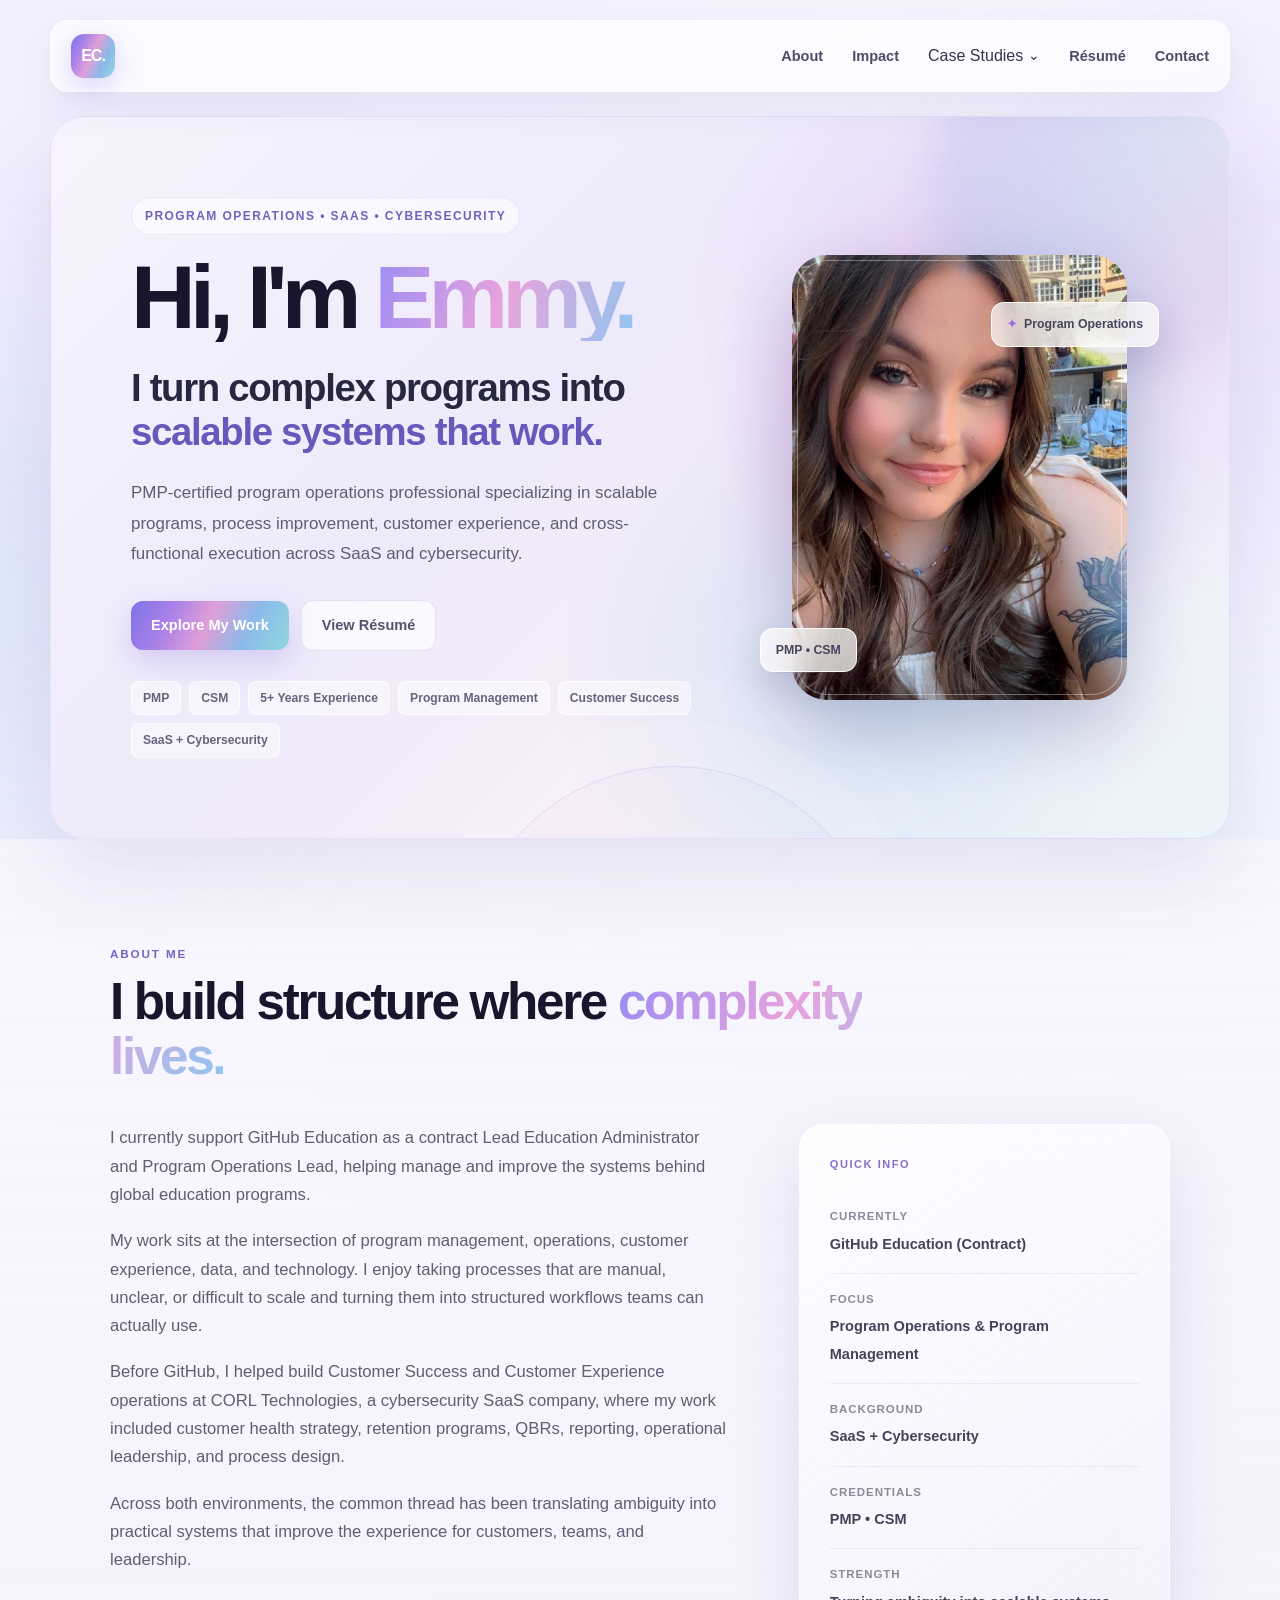
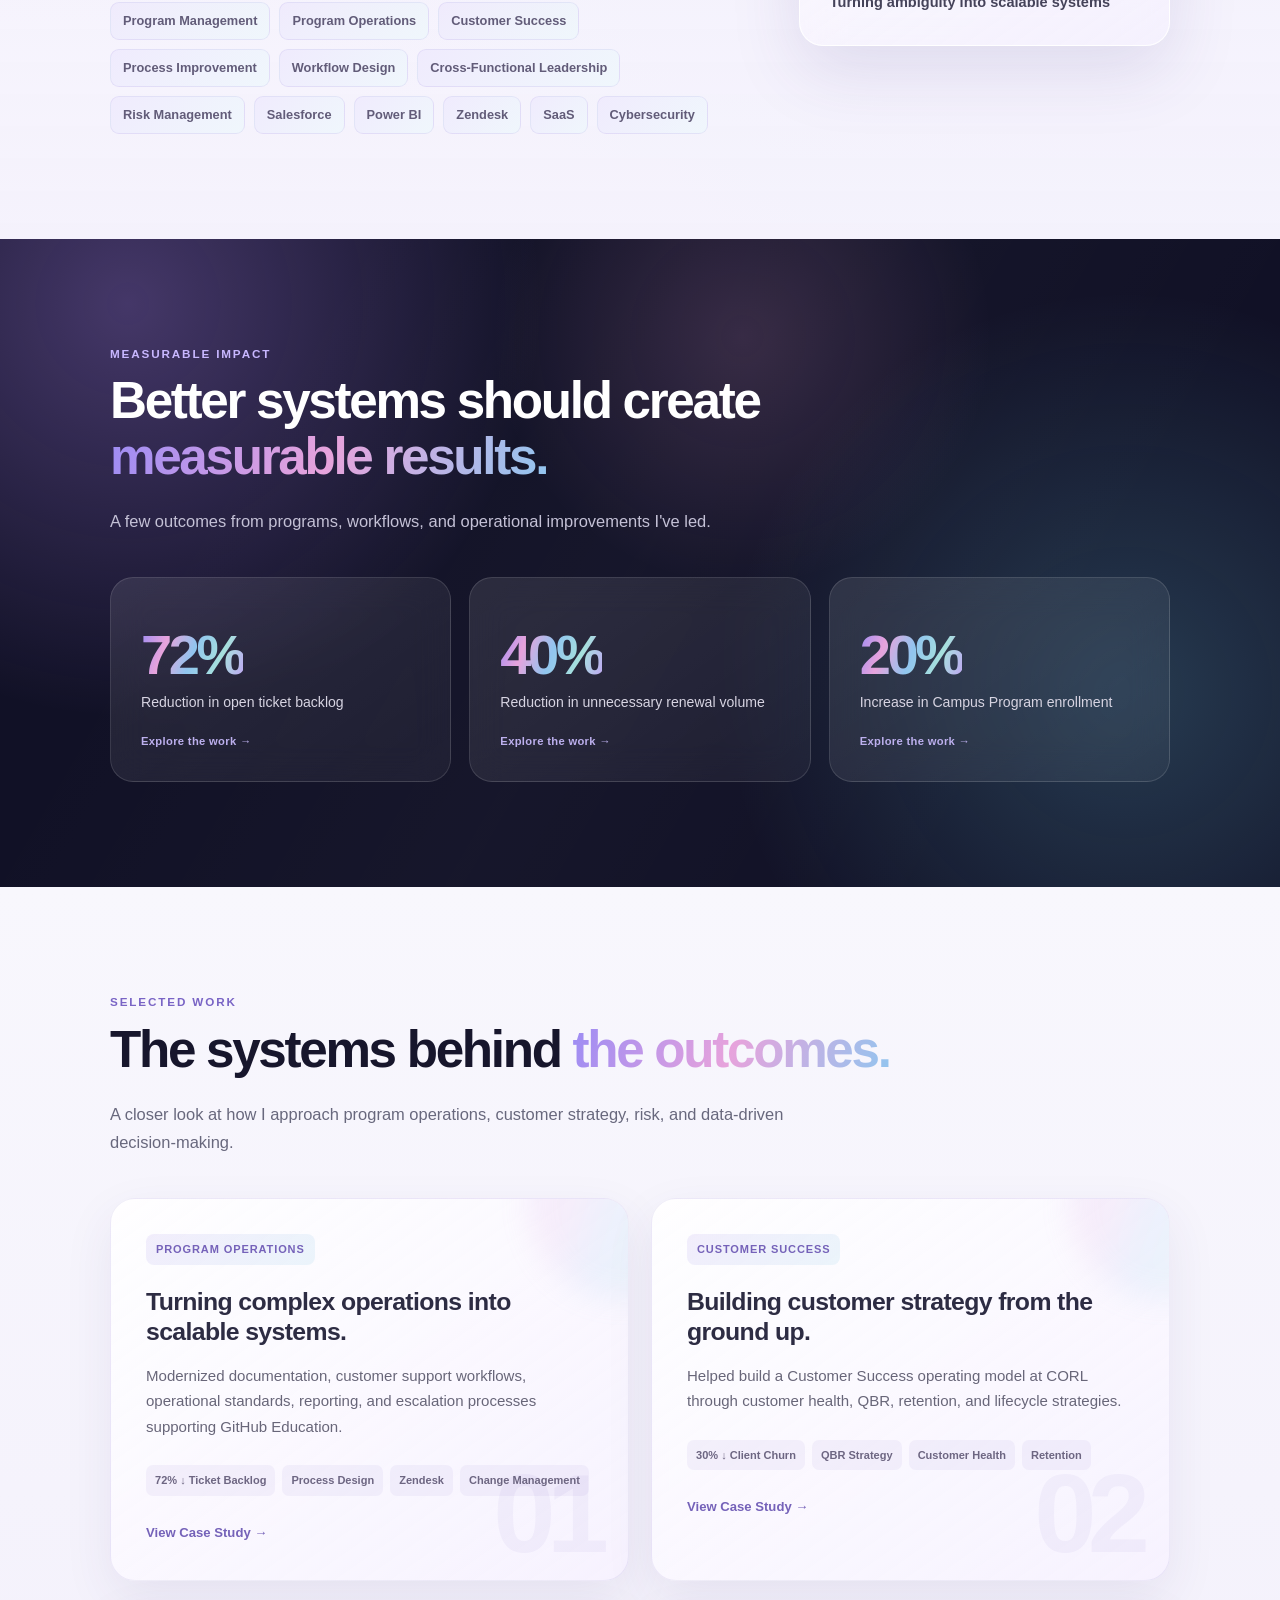
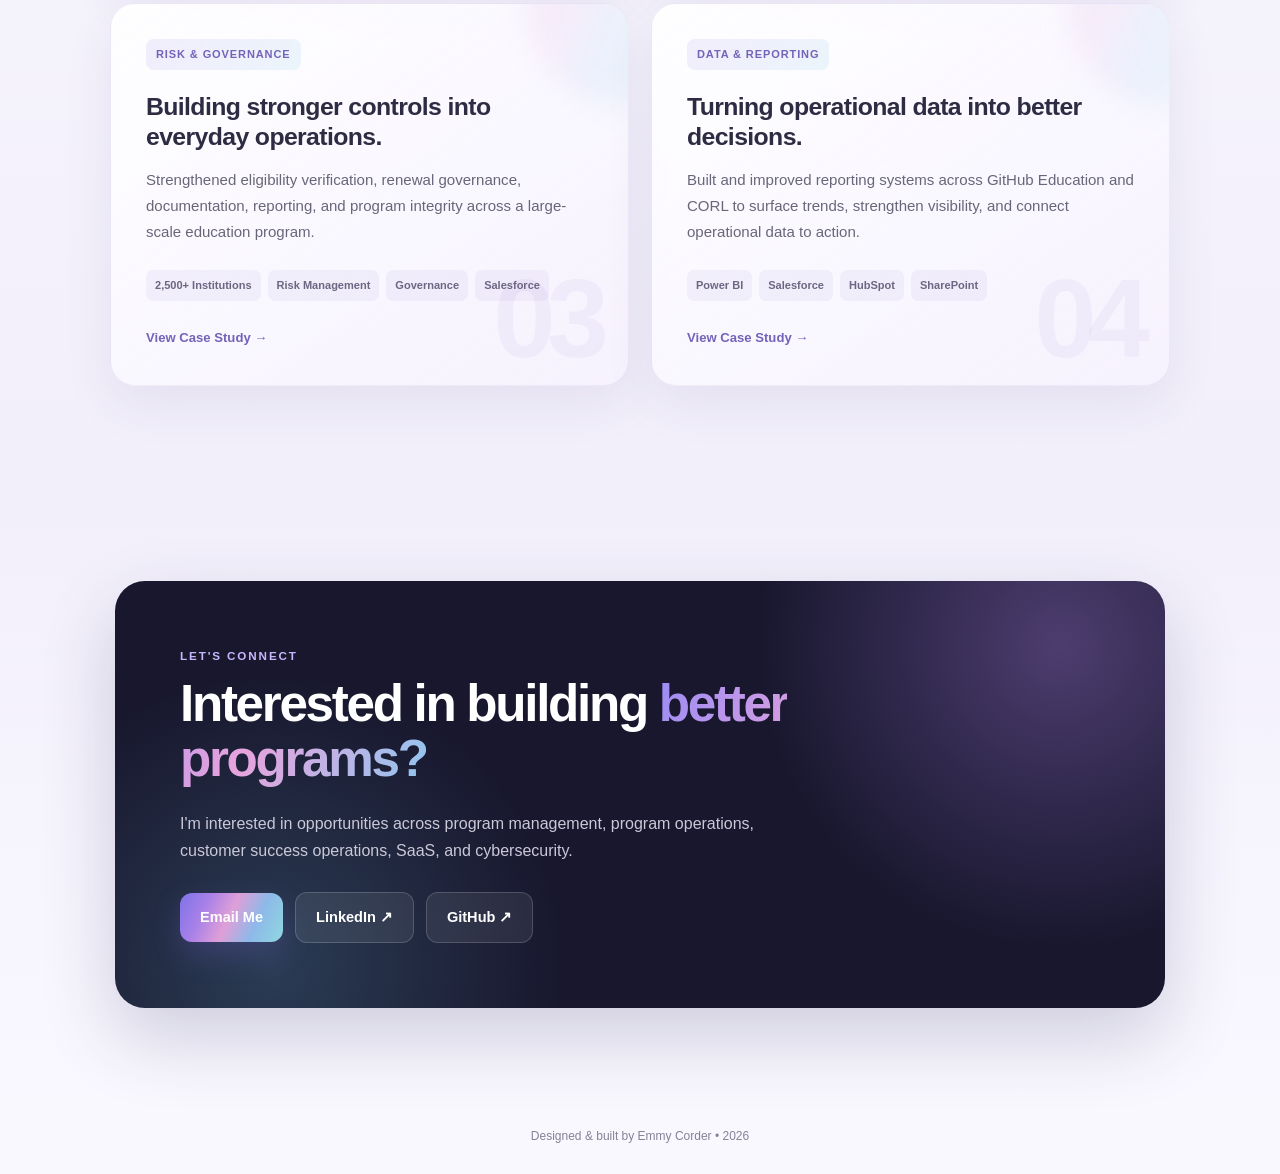
==== commit 17a6ced4: "Refactor navigation structure in index.html" ====
--- a/index.html
+++ b/index.html
@@ -41,44 +41,45 @@
     <div class="page-glow glow-two"></div>
 
     <!-- Navigation -->
-    <nav class="navbar">
+<nav>
     <a href="index.html" class="logo">EC.</a>
 
-    <div class="nav-links">
-        <a href="#about">About</a>
-        <a href="#impact">Impact</a>
-
-        <div class="nav-dropdown">
-            <button class="nav-dropdown-button">
-                Case Studies <span class="dropdown-arrow">⌄</span>
+    <ul>
+        <li><a href="#about">About</a></li>
+        <li><a href="#impact">Impact</a></li>
+
+        <li class="nav-dropdown">
+            <button class="nav-dropdown-button" type="button">
+                Case Studies
+                <span class="dropdown-arrow">⌄</span>
             </button>
 
             <div class="nav-dropdown-menu">
                 <a href="case-studies/program-operations.html">
-                    <span>Program Operations</span>
-                    <small>Process Transformation</small>
+                    <strong>Program Operations</strong>
+                    <span>Process Transformation</span>
                 </a>
 
                 <a href="case-studies/customer-success.html">
-                    <span>Customer Success</span>
-                    <small>Retention Strategy</small>
+                    <strong>Customer Success</strong>
+                    <span>Retention Strategy</span>
                 </a>
 
                 <a href="case-studies/risk-governance.html">
-                    <span>Risk & Governance</span>
-                    <small>Program Integrity</small>
+                    <strong>Risk & Governance</strong>
+                    <span>Program Integrity</span>
                 </a>
 
                 <a href="case-studies/data-reporting.html">
-                    <span>Data & Reporting</span>
-                    <small>Operational Intelligence</small>
+                    <strong>Data & Reporting</strong>
+                    <span>Operational Intelligence</span>
                 </a>
             </div>
-        </div>
-
-        <a href="resume.html">Résumé</a>
-        <a href="#contact">Contact</a>
-    </div>
+        </li>
+
+        <li><a href="resume.html">Résumé</a></li>
+        <li><a href="#contact">Contact</a></li>
+    </ul>
 </nav>
 
 
--- a/style.css
+++ b/style.css
@@ -2700,3 +2700,68 @@
         min-width: 0;
     }
 }
+/* =========================================
+   CASE STUDIES NAV DROPDOWN
+   ========================================= */
+
+.nav-dropdown {
+    position: relative;
+    display: flex;
+    align-items: center;
+}
+
+.nav-dropdown-button {
+    display: flex;
+    align-items: center;
+    gap: 5px;
+
+    border: 0;
+    padding: 0;
+    margin: 0;
+
+    background: transparent;
+    color: inherit;
+    font: inherit;
+    cursor: pointer;
+}
+
+.dropdown-arrow {
+    display: inline-block;
+    font-size: 0.85em;
+    line-height: 1;
+    transition: transform 0.2s ease;
+}
+
+.nav-dropdown-menu {
+    position: absolute;
+    top: calc(100% + 16px);
+    left: 50%;
+
+    width: 285px;
+    padding: 10px;
+
+    opacity: 0;
+    visibility: hidden;
+    pointer-events: none;
+
+    transform: translate(-50%, -8px);
+
+    background: rgba(247, 245, 255, 0.96);
+    border: 1px solid rgba(156, 140, 244, 0.22);
+    border-radius: 18px;
+
+    box-shadow:
+        0 18px 45px rgba(23, 22, 44, 0.14),
+        0 2px 10px rgba(156, 140, 244, 0.08);
+
+    backdrop-filter: blur(18px);
+    -webkit-backdrop-filter: blur(18px);
+
+    transition:
+        opacity 0.2s ease,
+        transform 0.2s ease,
+        visibility 0.2s ease;
+
+    z-index: 1000;
+}
+
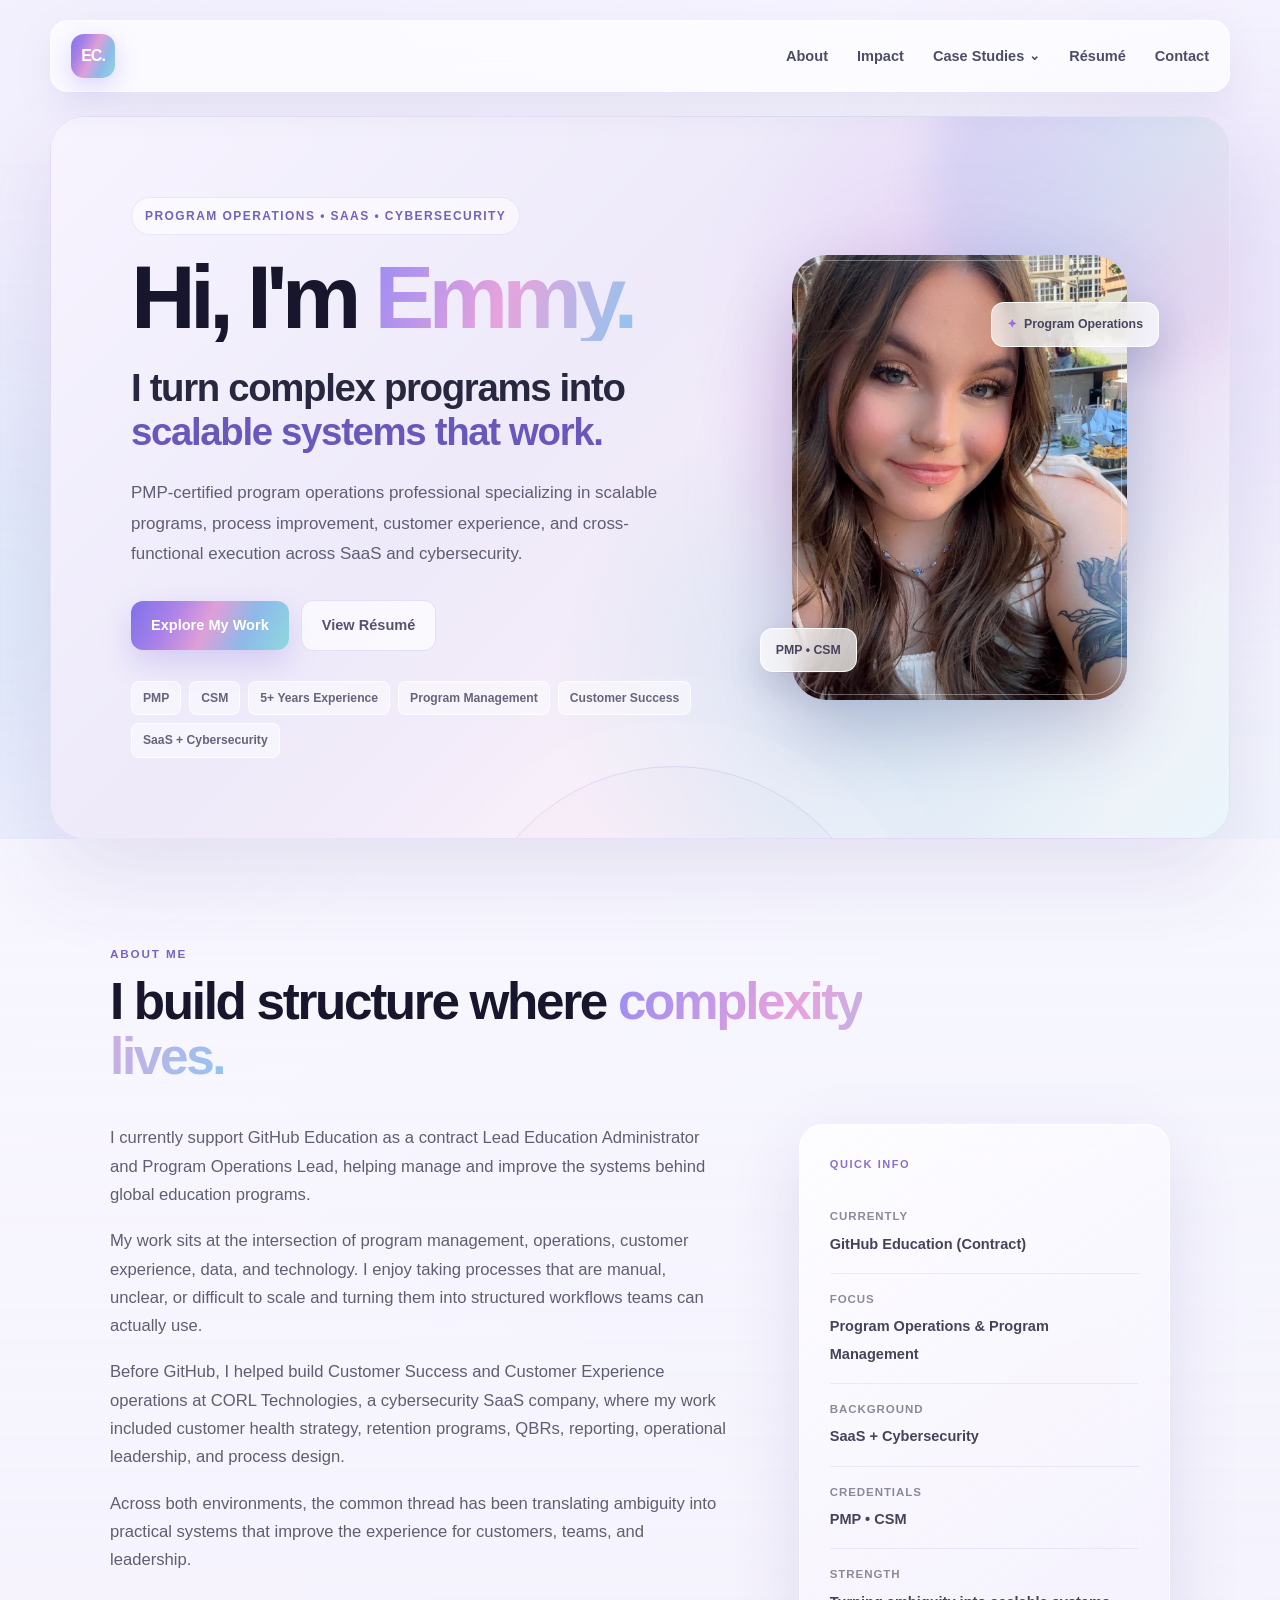
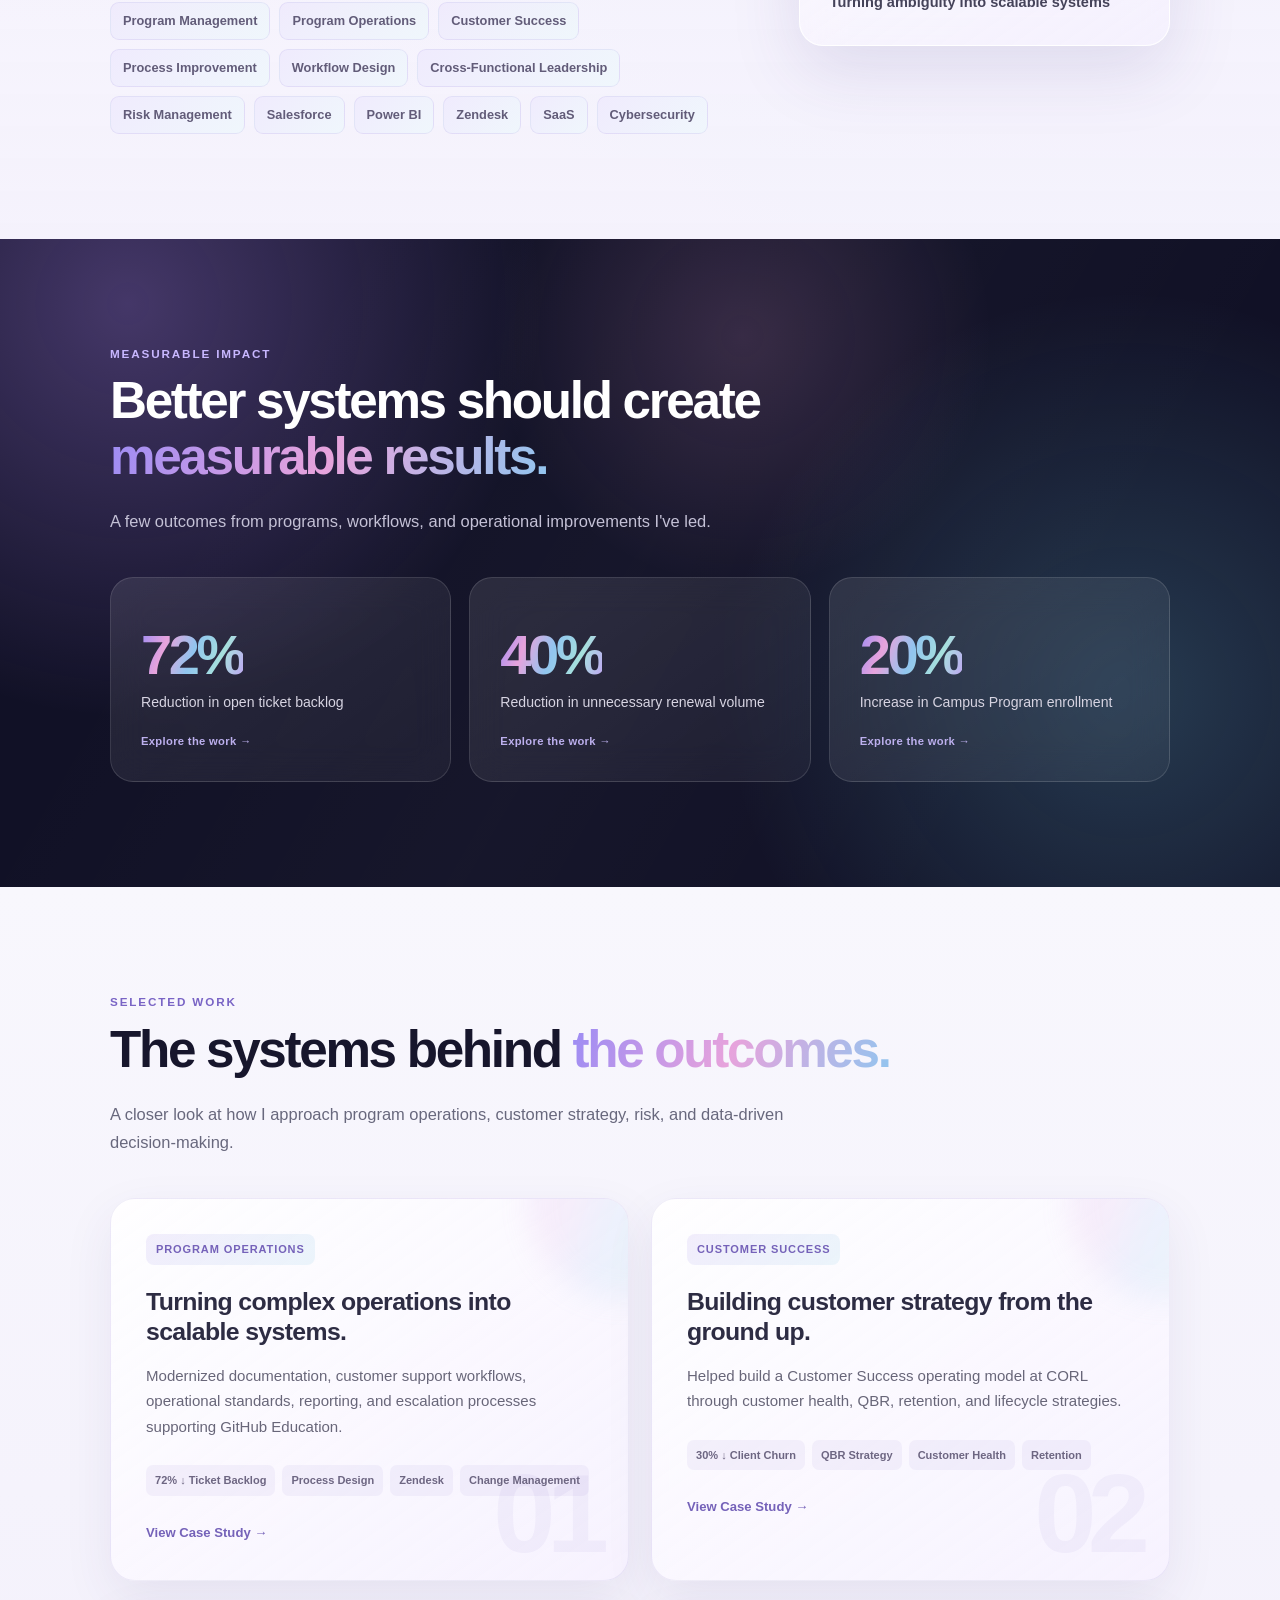
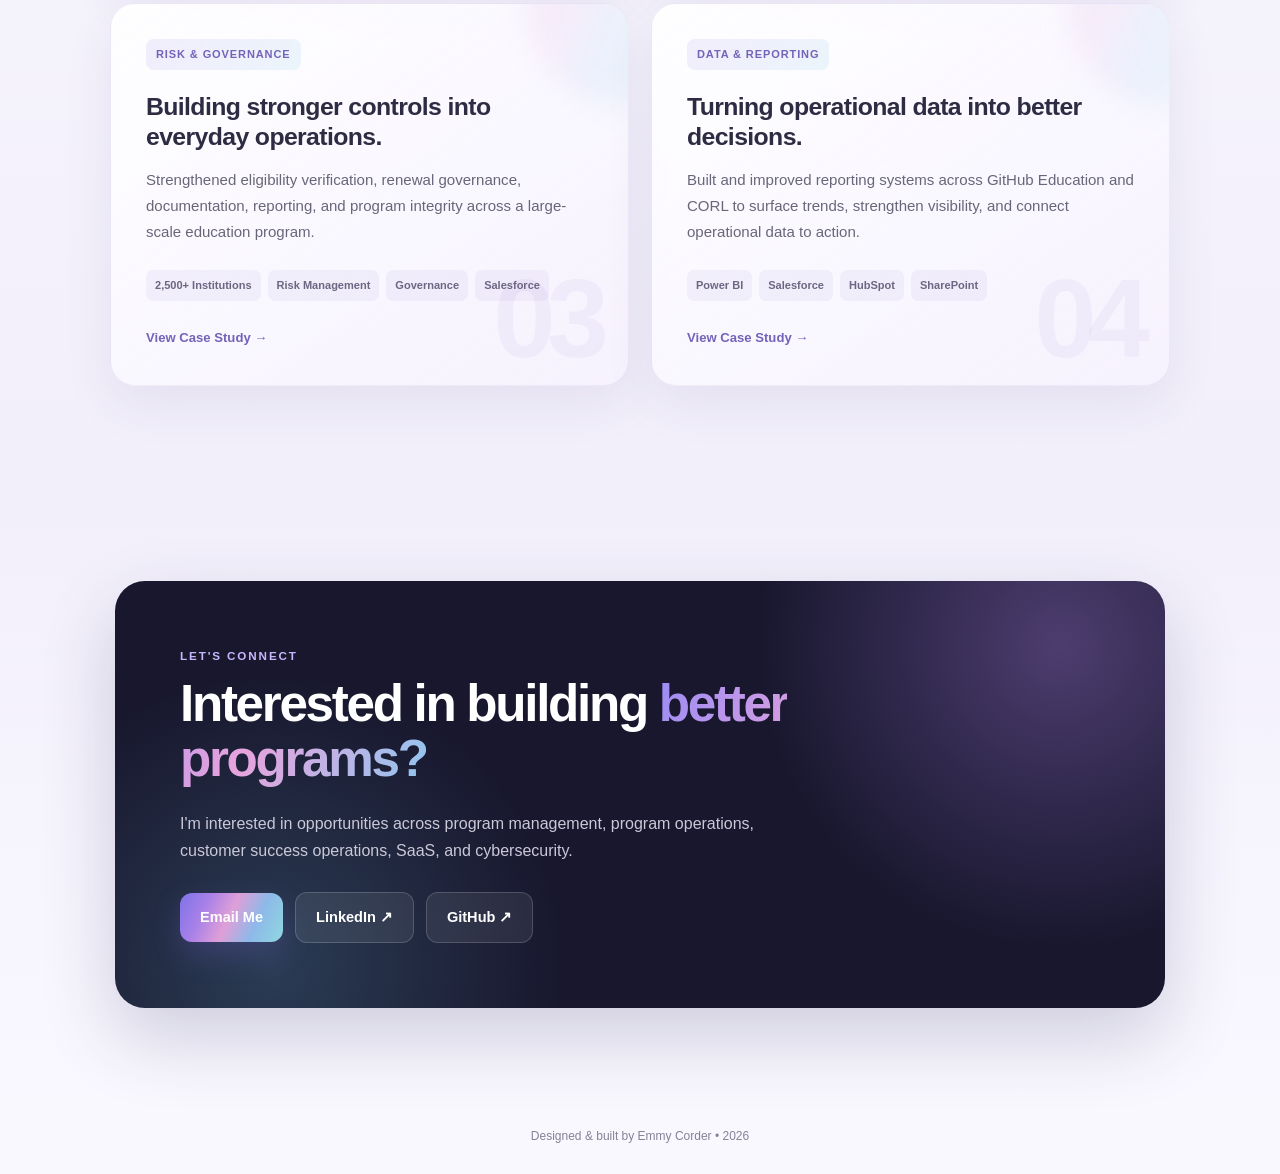
==== commit a45ff3c0: "Refactor dropdown menu items in navigation" ====
--- a/index.html
+++ b/index.html
@@ -49,33 +49,29 @@
         <li><a href="#impact">Impact</a></li>
 
         <li class="nav-dropdown">
-            <button class="nav-dropdown-button" type="button">
-                Case Studies
-                <span class="dropdown-arrow">⌄</span>
-            </button>
-
-            <div class="nav-dropdown-menu">
-                <a href="case-studies/program-operations.html">
-                    <strong>Program Operations</strong>
-                    <span>Process Transformation</span>
-                </a>
-
-                <a href="case-studies/customer-success.html">
-                    <strong>Customer Success</strong>
-                    <span>Retention Strategy</span>
-                </a>
-
-                <a href="case-studies/risk-governance.html">
-                    <strong>Risk & Governance</strong>
-                    <span>Program Integrity</span>
-                </a>
-
-                <a href="case-studies/data-reporting.html">
-                    <strong>Data & Reporting</strong>
-                    <span>Operational Intelligence</span>
-                </a>
-            </div>
-        </li>
+    <button class="nav-dropdown-button" type="button">
+        Case Studies
+        <span class="dropdown-arrow">⌄</span>
+    </button>
+
+    <div class="nav-dropdown-menu">
+        <a href="case-studies/program-operations.html">
+            Program Operations & Process Transformation
+        </a>
+
+        <a href="case-studies/customer-success.html">
+            Customer Success & Retention Strategy
+        </a>
+
+        <a href="case-studies/risk-governance.html">
+            Risk, Governance & Program Integrity
+        </a>
+
+        <a href="case-studies/data-reporting.html">
+            Data, Reporting & Operational Intelligence
+        </a>
+    </div>
+</li>
 
         <li><a href="resume.html">Résumé</a></li>
         <li><a href="#contact">Contact</a></li>
--- a/style.css
+++ b/style.css
@@ -2765,3 +2765,113 @@
     z-index: 1000;
 }
 
+/* ================================
+   CASE STUDIES DROPDOWN
+================================ */
+
+.nav-dropdown {
+    position: relative;
+}
+
+.nav-dropdown-button {
+    display: flex;
+    align-items: center;
+    gap: 5px;
+
+    padding: 0;
+    border: 0;
+    background: none;
+
+    color: #4d4c68;
+    font: inherit;
+    font-size: 0.91rem;
+    font-weight: 650;
+
+    cursor: pointer;
+    transition: color 0.2s ease;
+}
+
+.nav-dropdown-button:hover {
+    color: var(--purple);
+}
+
+.dropdown-arrow {
+    font-size: 0.8rem;
+    transition: transform 0.2s ease;
+}
+
+.nav-dropdown-menu {
+    position: absolute;
+    top: calc(100% + 18px);
+    right: 0;
+
+    width: 260px;
+    padding: 8px;
+
+    background: rgba(255, 255, 255, 0.96);
+    backdrop-filter: blur(22px);
+    -webkit-backdrop-filter: blur(22px);
+
+    border: 1px solid rgba(255, 255, 255, 0.9);
+    border-radius: 16px;
+
+    box-shadow: 0 18px 45px rgba(70, 60, 120, 0.14);
+
+    opacity: 0;
+    visibility: hidden;
+    transform: translateY(-6px);
+
+    transition:
+        opacity 0.2s ease,
+        transform 0.2s ease,
+        visibility 0.2s ease;
+
+    z-index: 100;
+}
+
+/* Keeps dropdown open while moving mouse into it */
+.nav-dropdown-menu::before {
+    content: "";
+    position: absolute;
+    top: -18px;
+    left: 0;
+    right: 0;
+    height: 18px;
+}
+
+.nav-dropdown:hover .nav-dropdown-menu,
+.nav-dropdown:focus-within .nav-dropdown-menu {
+    opacity: 1;
+    visibility: visible;
+    transform: translateY(0);
+}
+
+.nav-dropdown:hover .dropdown-arrow,
+.nav-dropdown:focus-within .dropdown-arrow {
+    transform: rotate(180deg);
+}
+
+.nav-dropdown-menu a {
+    display: flex;
+    flex-direction: column;
+    gap: 2px;
+
+    padding: 11px 12px;
+    border-radius: 10px;
+}
+
+.nav-dropdown-menu a:hover {
+    background: rgba(128, 104, 240, 0.08);
+}
+
+.nav-dropdown-menu a strong {
+    color: #34324e;
+    font-size: 0.86rem;
+    font-weight: 700;
+}
+
+.nav-dropdown-menu a span {
+    color: #85839a;
+    font-size: 0.72rem;
+    font-weight: 500;
+}
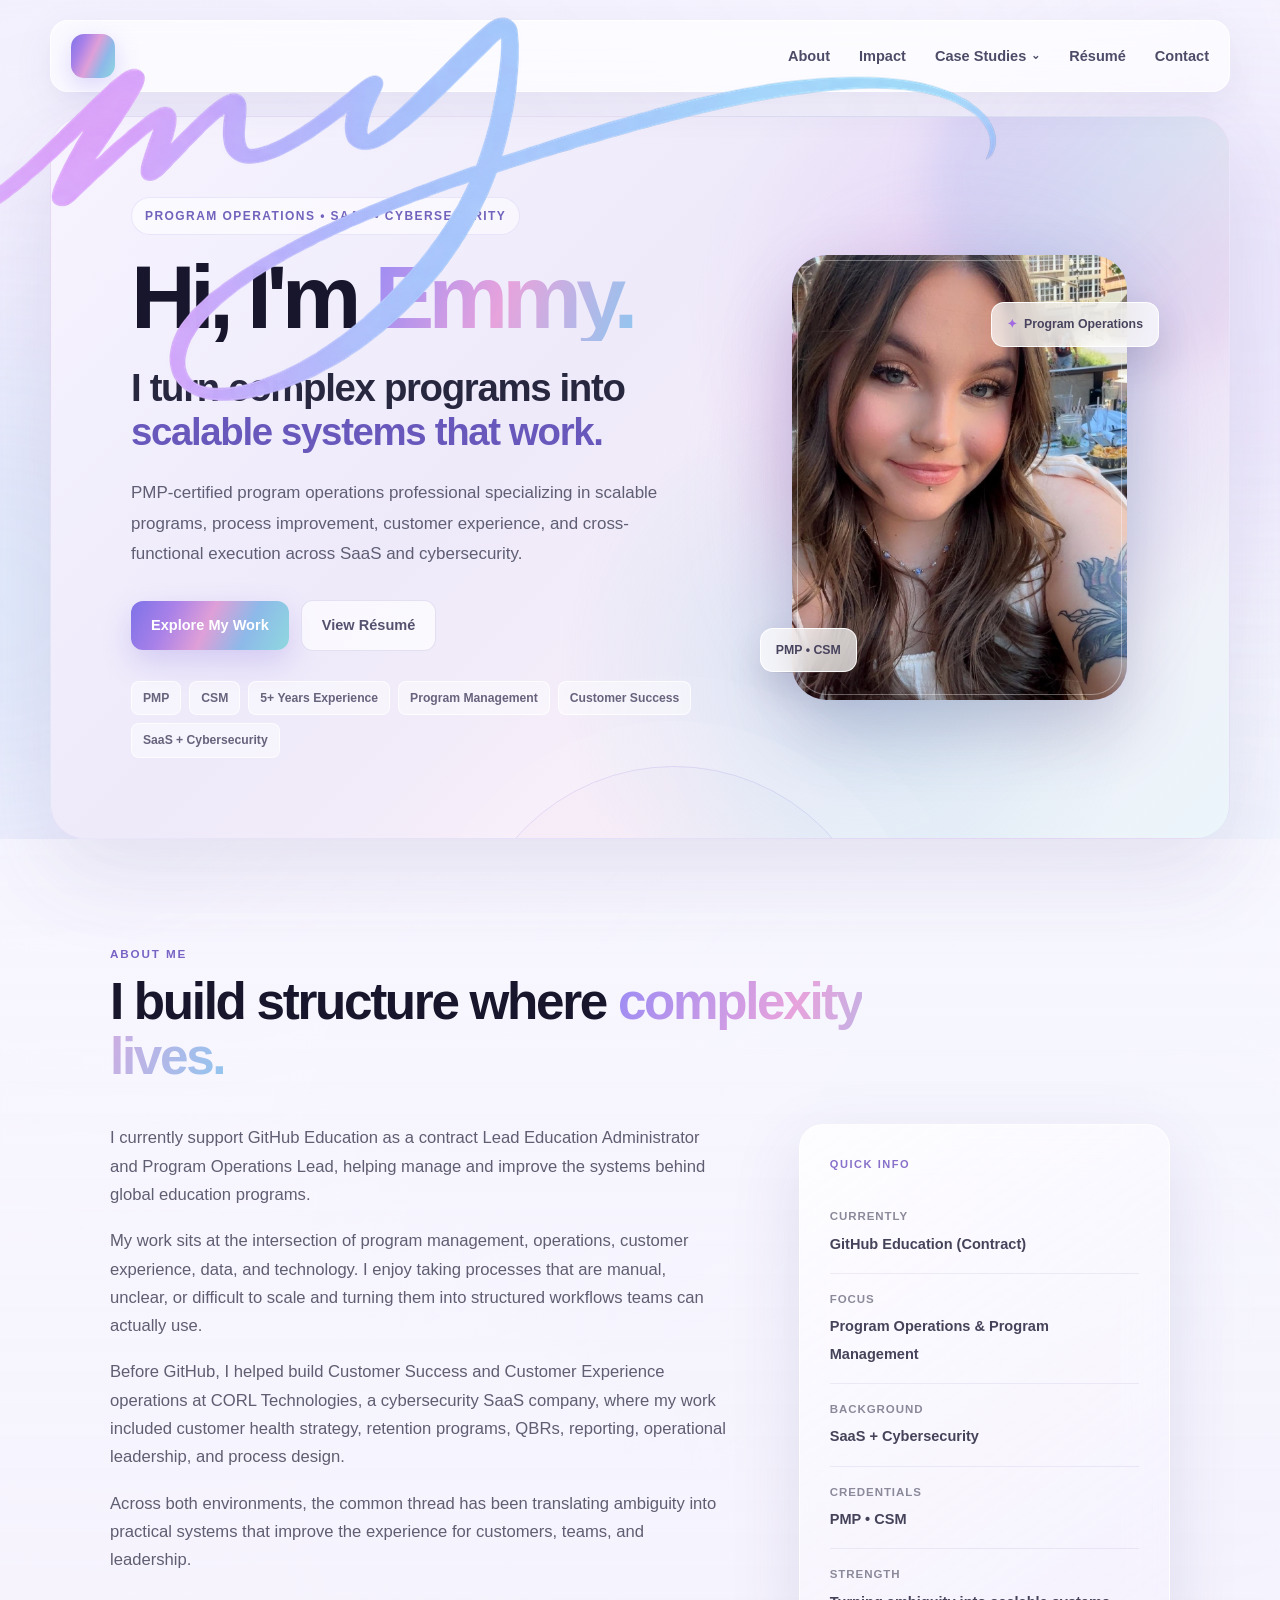
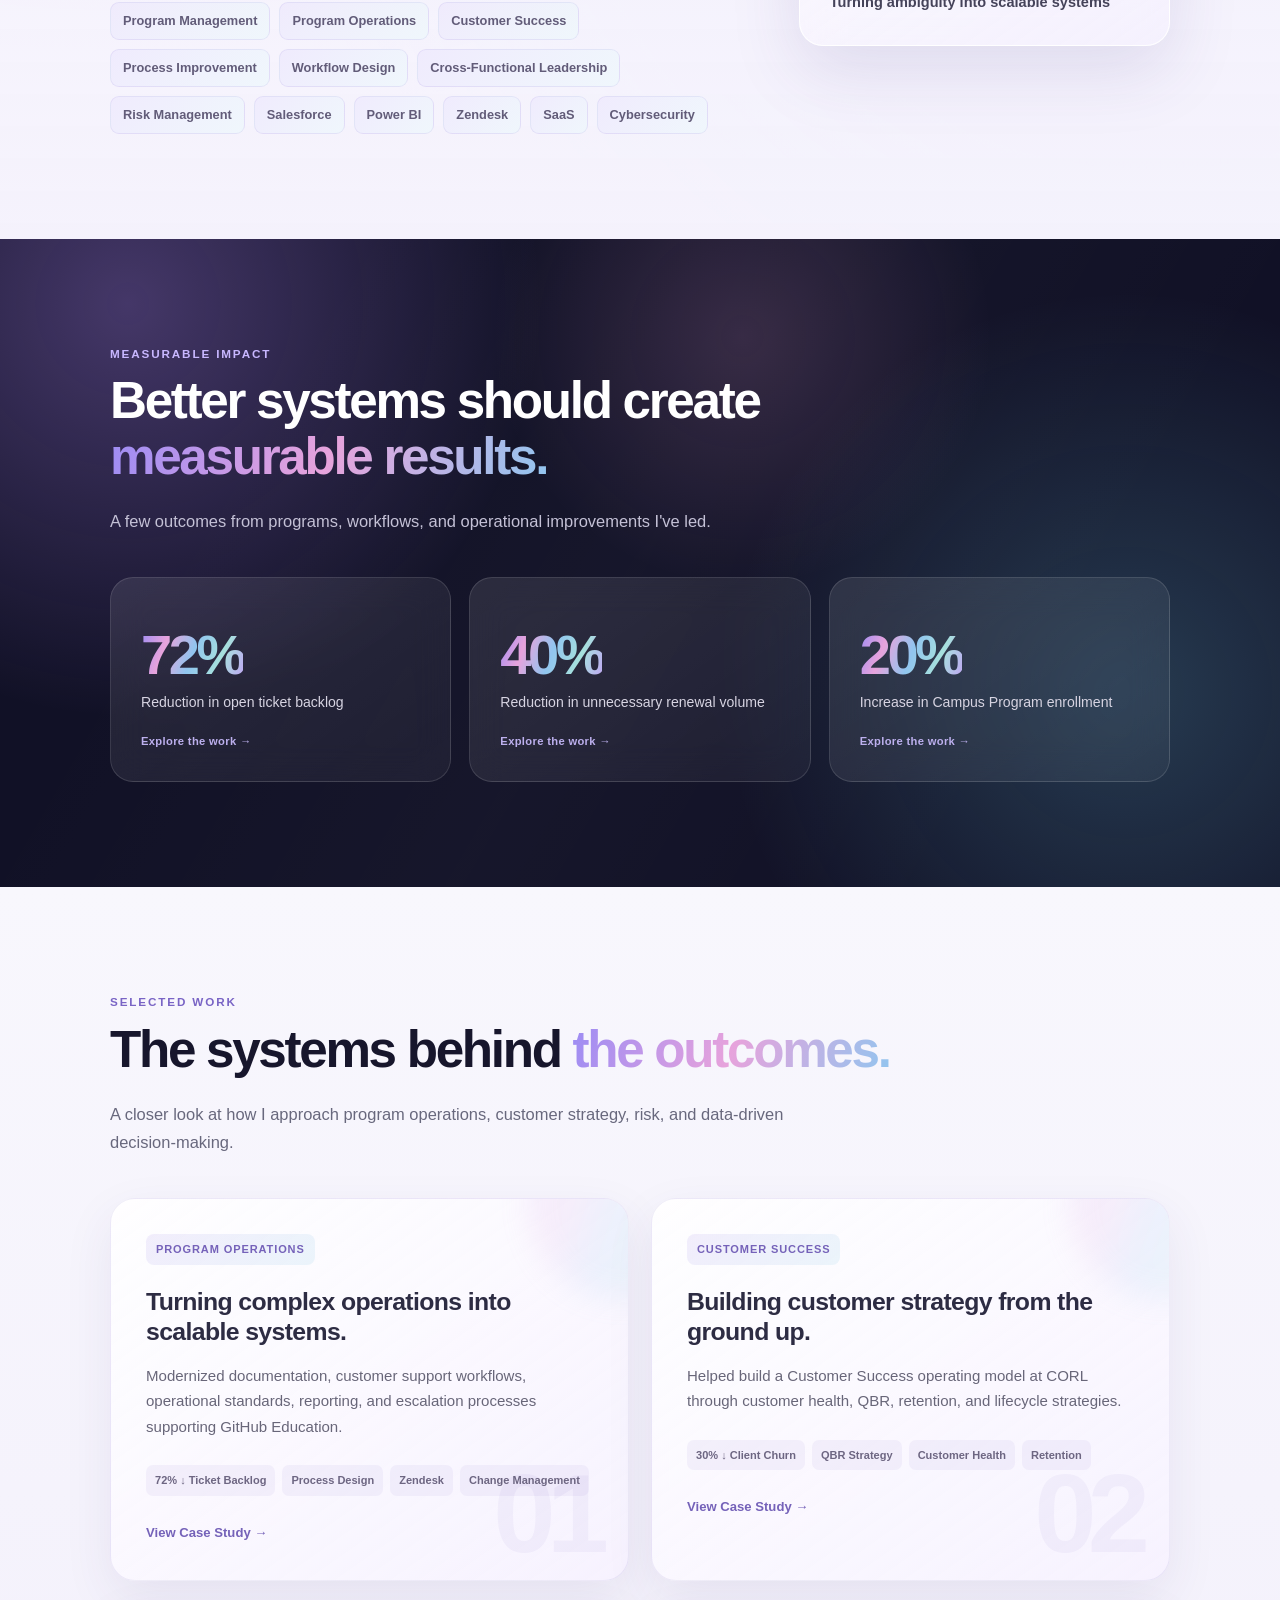
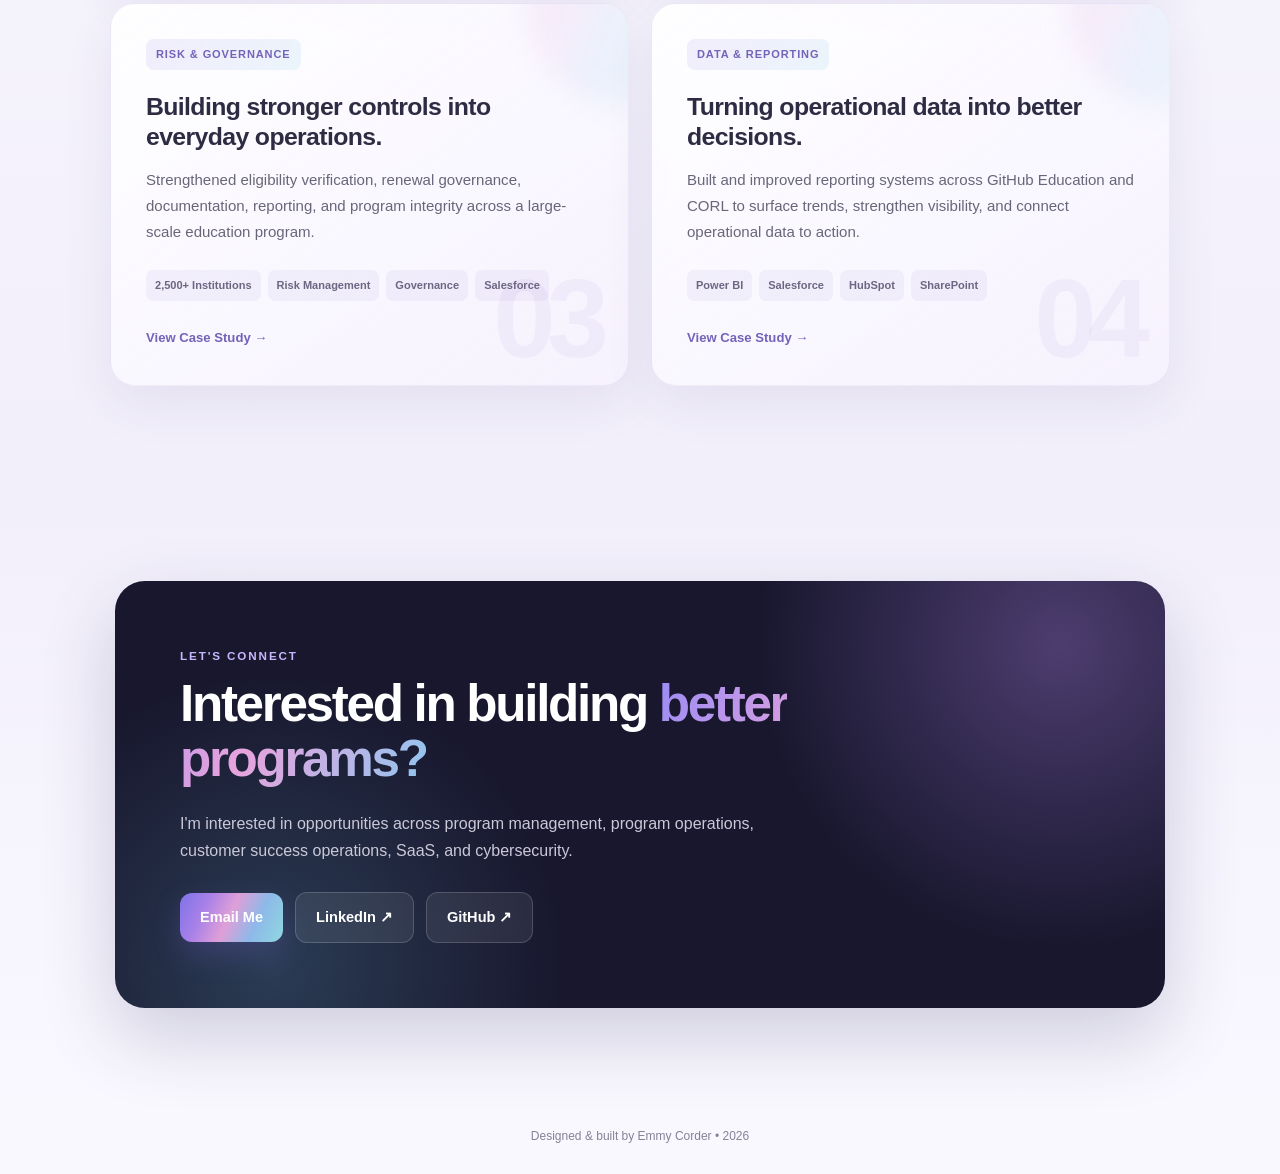
==== commit f67727f6: "Replace logo text link with image link" ====
--- a/index.html
+++ b/index.html
@@ -42,8 +42,11 @@
 
     <!-- Navigation -->
 <nav>
-    <a href="index.html" class="logo">EC.</a>
-
+    <a href="index.html" class="logo">
+    <img src="assets/corderially-emmy-logo.png"
+         alt="Corderially, Emmy"
+         class="site-logo">
+</a>
     <ul>
         <li><a href="#about">About</a></li>
         <li><a href="#impact">Impact</a></li>
--- a/style.css
+++ b/style.css
@@ -2829,21 +2829,99 @@
     z-index: 100;
 }
 
-/* Keeps dropdown open while moving mouse into it */
-.nav-dropdown-menu::before {
+/* ================================
+   CASE STUDIES DROPDOWN
+================================ */
+
+.nav-dropdown {
+    position: relative;
+    display: flex;
+    align-items: center;
+}
+
+/* Creates an invisible hover bridge below Case Studies */
+.nav-dropdown::after {
     content: "";
     position: absolute;
-    top: -18px;
-    left: 0;
+    top: 100%;
+    left: -20px;
+    right: -20px;
+    height: 18px;
+}
+
+.nav-dropdown-button {
+    display: flex;
+    align-items: center;
+    gap: 5px;
+
+    padding: 0;
+    border: 0;
+    background: transparent;
+
+    color: #4d4c68;
+    font-family: inherit;
+    font-size: 0.91rem;
+    font-weight: 650;
+
+    cursor: pointer;
+    transition: color 0.2s ease;
+}
+
+.nav-dropdown-button:hover {
+    color: var(--purple);
+}
+
+.dropdown-arrow {
+    font-size: 0.7rem;
+    transition: transform 0.2s ease;
+}
+
+
+/* Dropdown box */
+
+.nav-dropdown-menu {
+    position: absolute;
+    top: calc(100% + 8px);
     right: 0;
-    height: 18px;
-}
+
+    width: max-content;
+    min-width: 340px;
+
+    padding: 8px;
+    margin: 0;
+
+    background: rgba(255, 255, 255, 0.97);
+
+    backdrop-filter: blur(22px);
+    -webkit-backdrop-filter: blur(22px);
+
+    border: 1px solid rgba(128, 104, 240, 0.12);
+    border-radius: 14px;
+
+    box-shadow: 0 16px 40px rgba(70, 60, 120, 0.14);
+
+    opacity: 0;
+    visibility: hidden;
+    pointer-events: none;
+
+    /* No movement when opening */
+    transform: none;
+
+    transition:
+        opacity 0.15s ease,
+        visibility 0.15s ease;
+
+    z-index: 1000;
+}
+
+
+/* Keep menu open */
 
 .nav-dropdown:hover .nav-dropdown-menu,
 .nav-dropdown:focus-within .nav-dropdown-menu {
     opacity: 1;
     visibility: visible;
-    transform: translateY(0);
+    pointer-events: auto;
 }
 
 .nav-dropdown:hover .dropdown-arrow,
@@ -2851,27 +2929,32 @@
     transform: rotate(180deg);
 }
 
+
+/* Individual case-study links */
+
 .nav-dropdown-menu a {
-    display: flex;
-    flex-direction: column;
-    gap: 2px;
-
-    padding: 11px 12px;
-    border-radius: 10px;
-}
-
-.nav-dropdown-menu a:hover {
-    background: rgba(128, 104, 240, 0.08);
-}
-
-.nav-dropdown-menu a strong {
-    color: #34324e;
+    display: block;
+
+    padding: 11px 14px;
+
+    color: #34324e !important;
+
     font-size: 0.86rem;
     font-weight: 700;
-}
-
-.nav-dropdown-menu a span {
-    color: #85839a;
-    font-size: 0.72rem;
-    font-weight: 500;
-}
+    line-height: 1.3;
+
+    text-decoration: none !important;
+    white-space: nowrap;
+
+    border-radius: 9px;
+
+    transition:
+        color 0.2s ease,
+        background 0.2s ease;
+}
+
+.nav-dropdown-menu a:hover {
+    color: var(--purple) !important;
+    background: rgba(128, 104, 240, 0.08);
+    text-decoration: none !important;
+}
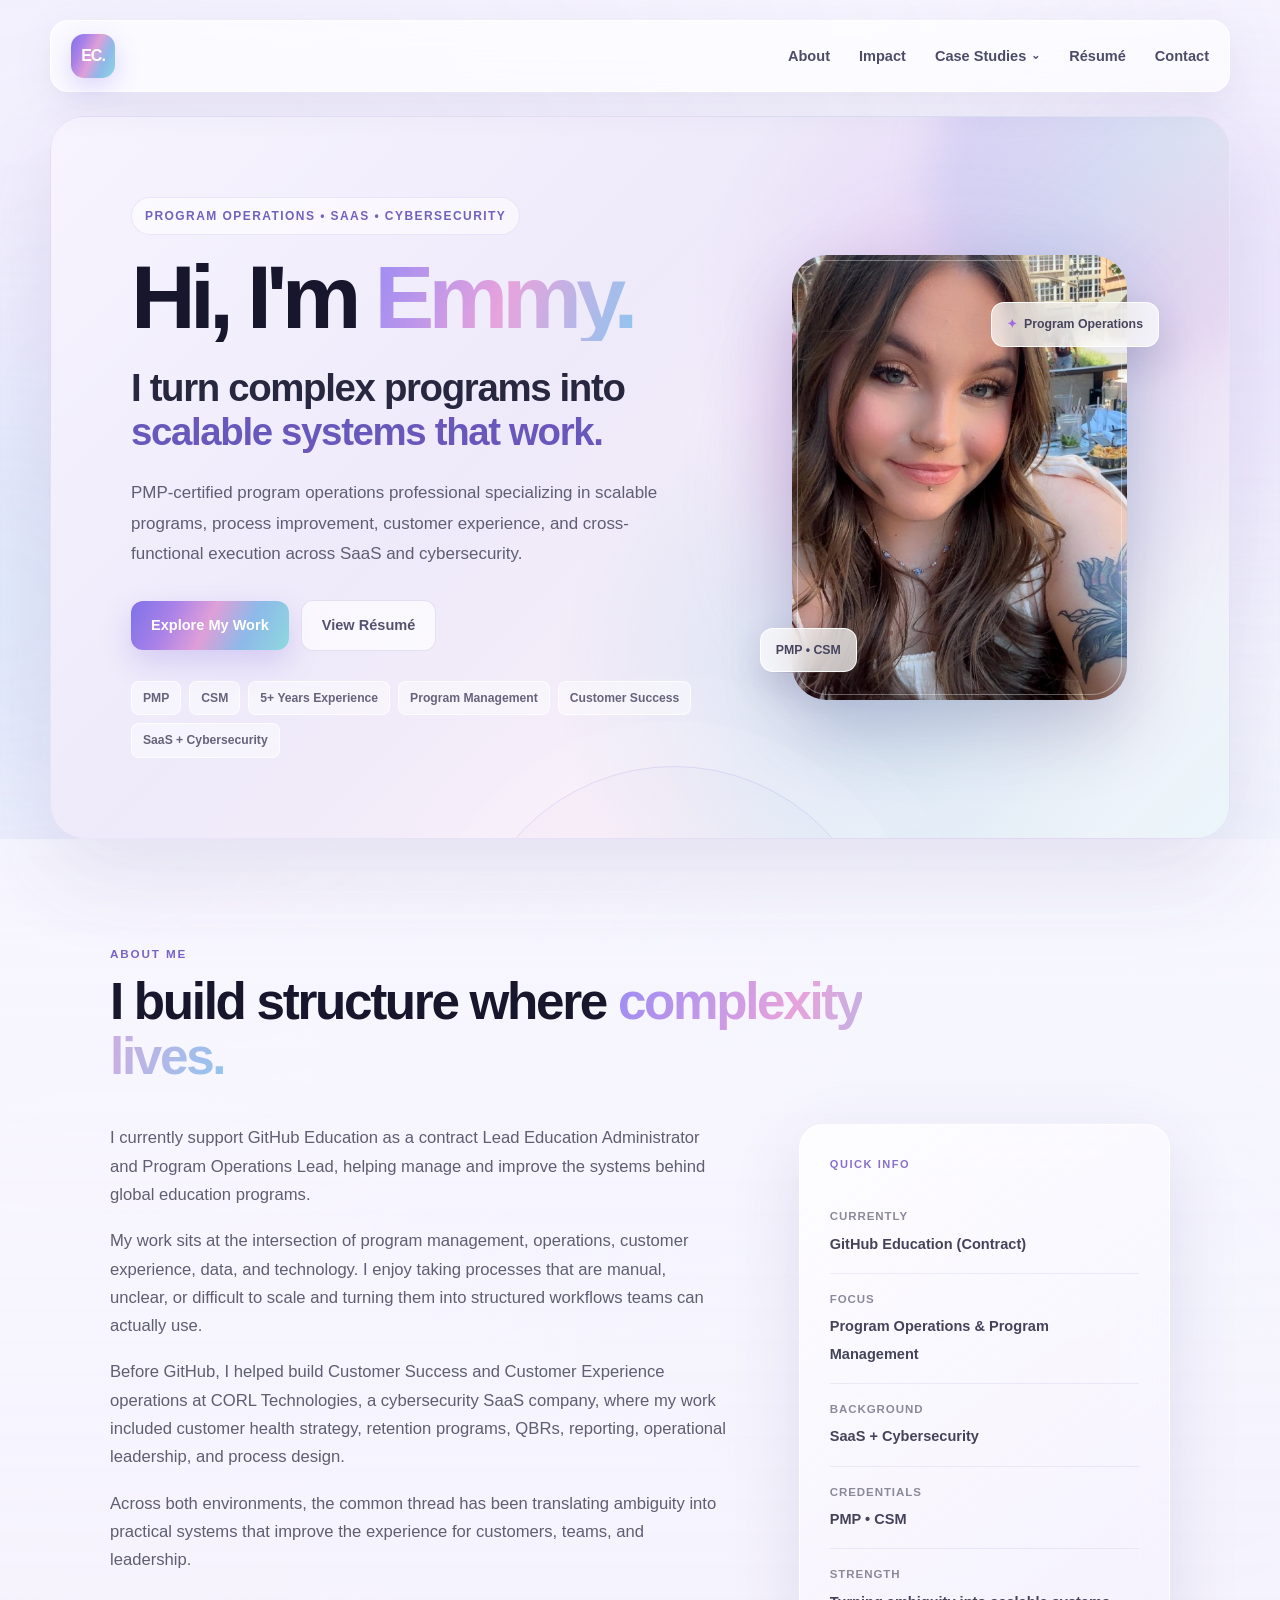
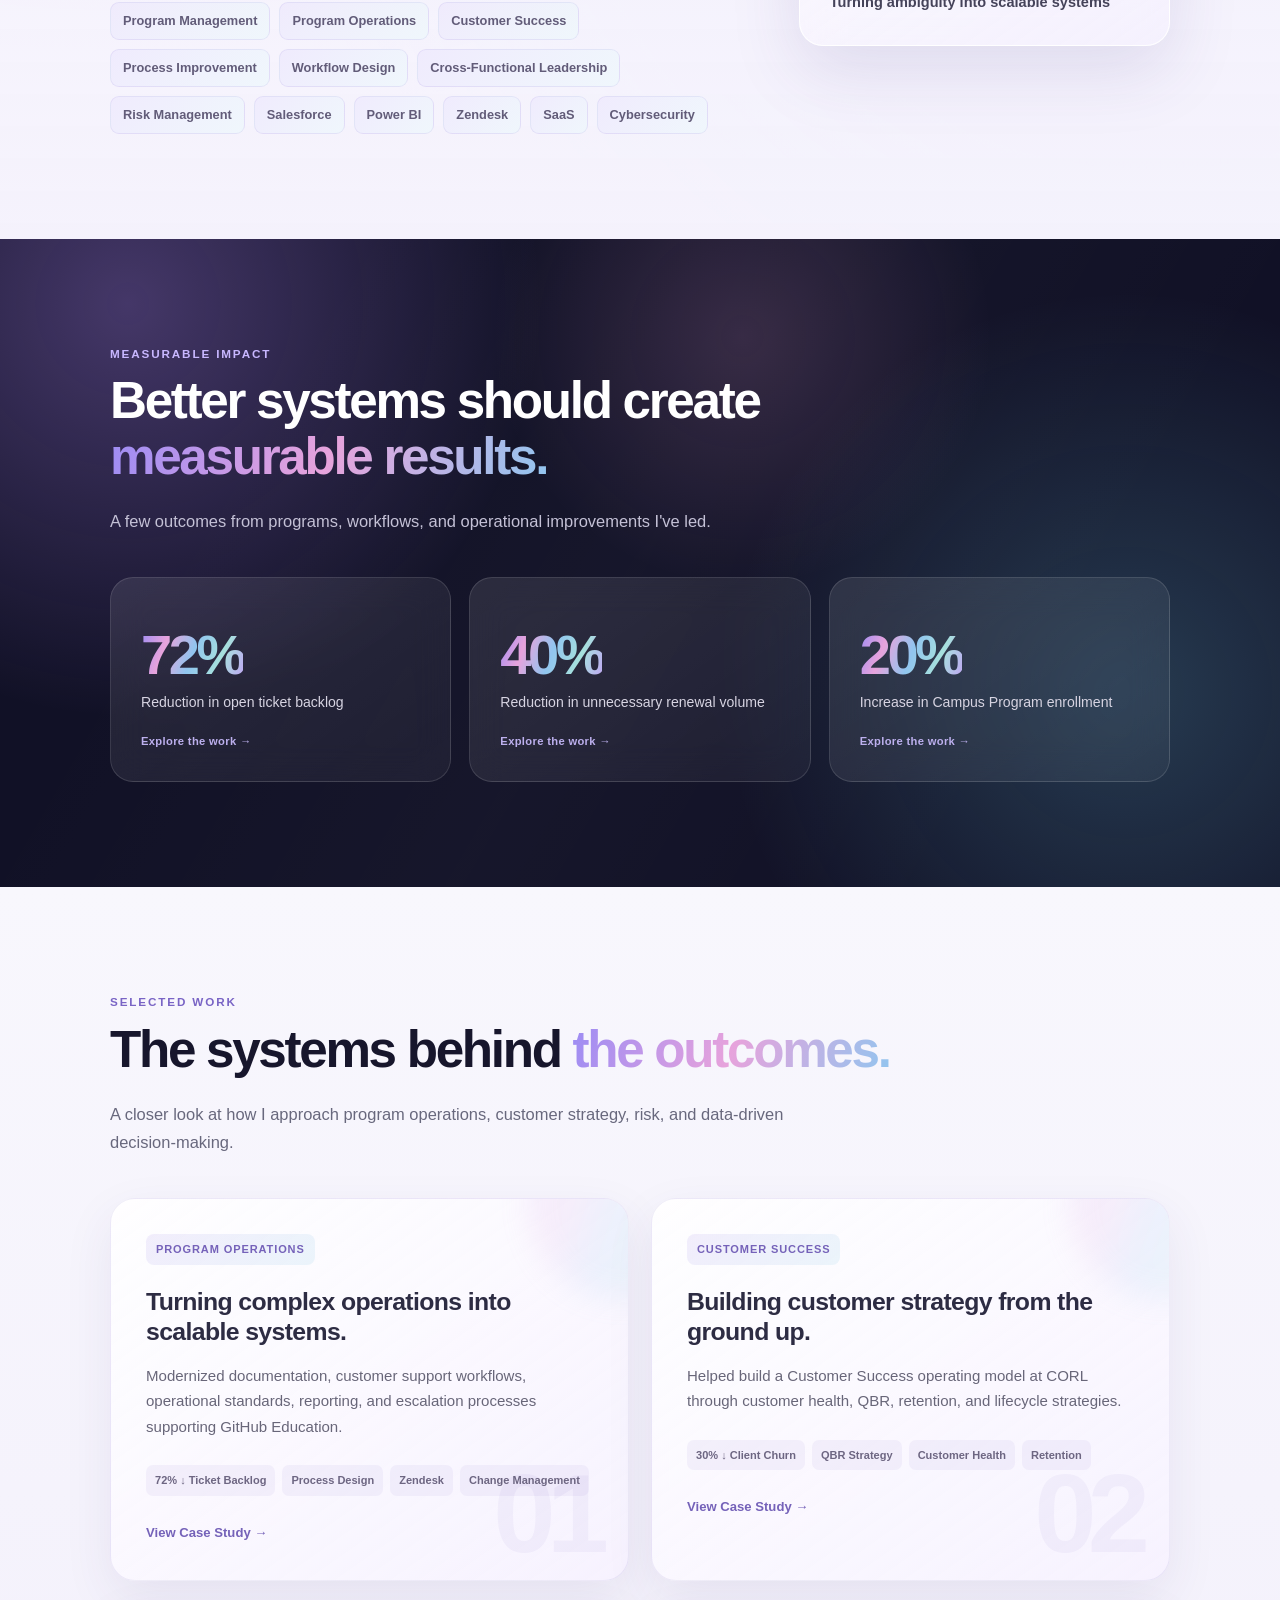
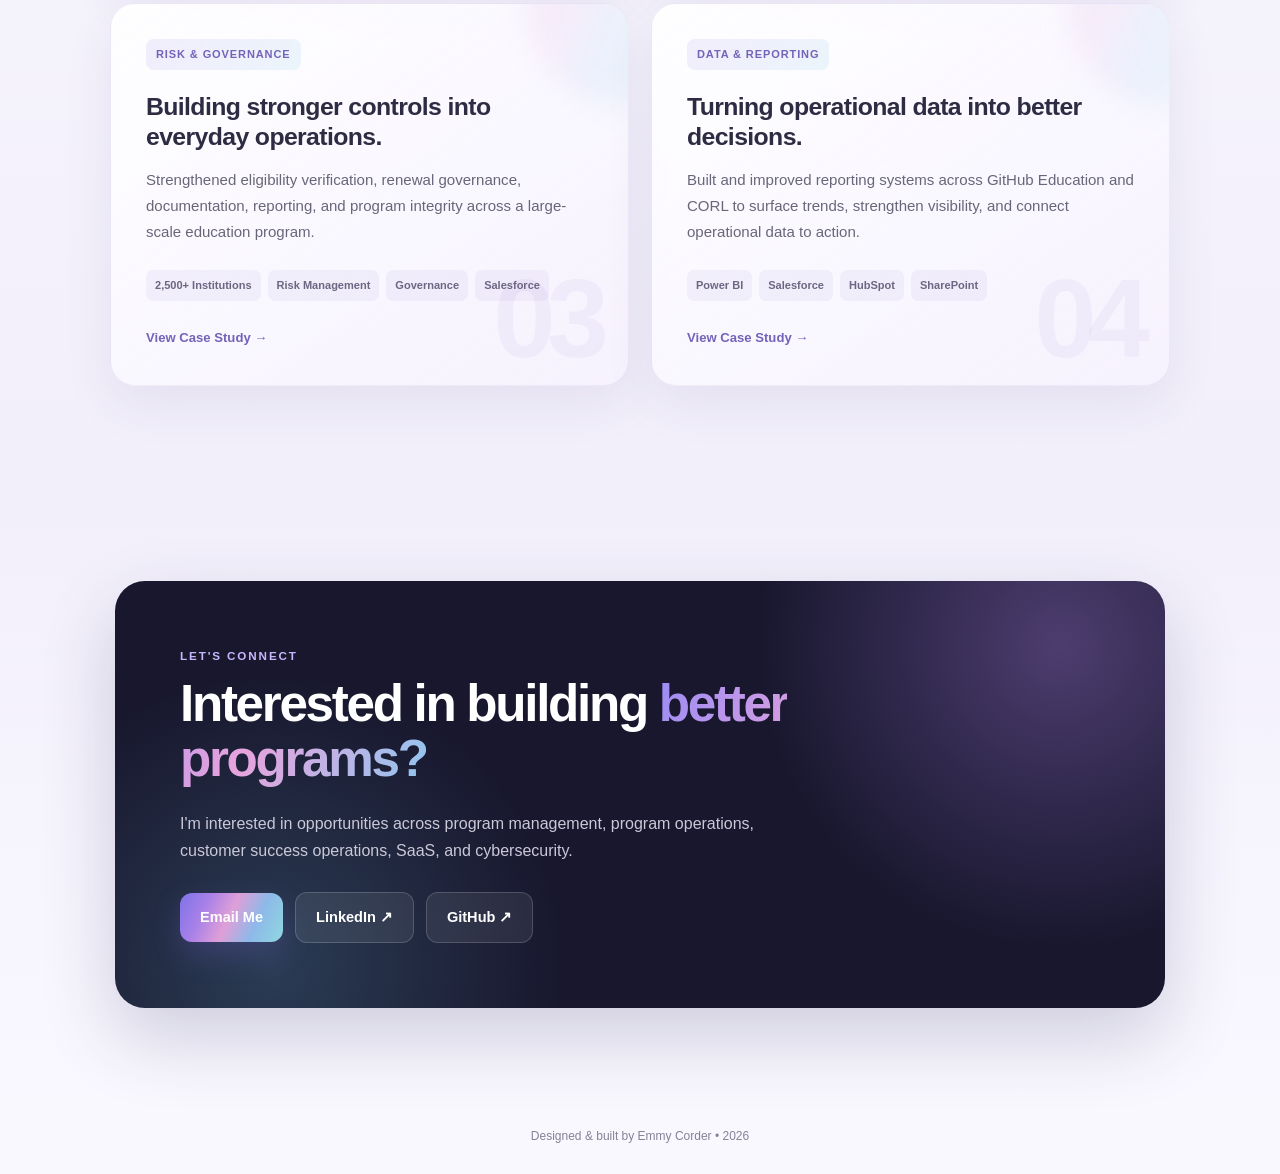
==== commit 9f407c11: "Update navigation logo from image to text Replaced logo image link with text 'EC.' in navigation." ====
--- a/index.html
+++ b/index.html
@@ -42,11 +42,8 @@
 
     <!-- Navigation -->
 <nav>
-    <a href="index.html" class="logo">
-    <img src="assets/corderially-emmy-logo.png"
-         alt="Corderially, Emmy"
-         class="site-logo">
-</a>
+    <a href="index.html" class="logo">EC.</a>
+    
     <ul>
         <li><a href="#about">About</a></li>
         <li><a href="#impact">Impact</a></li>
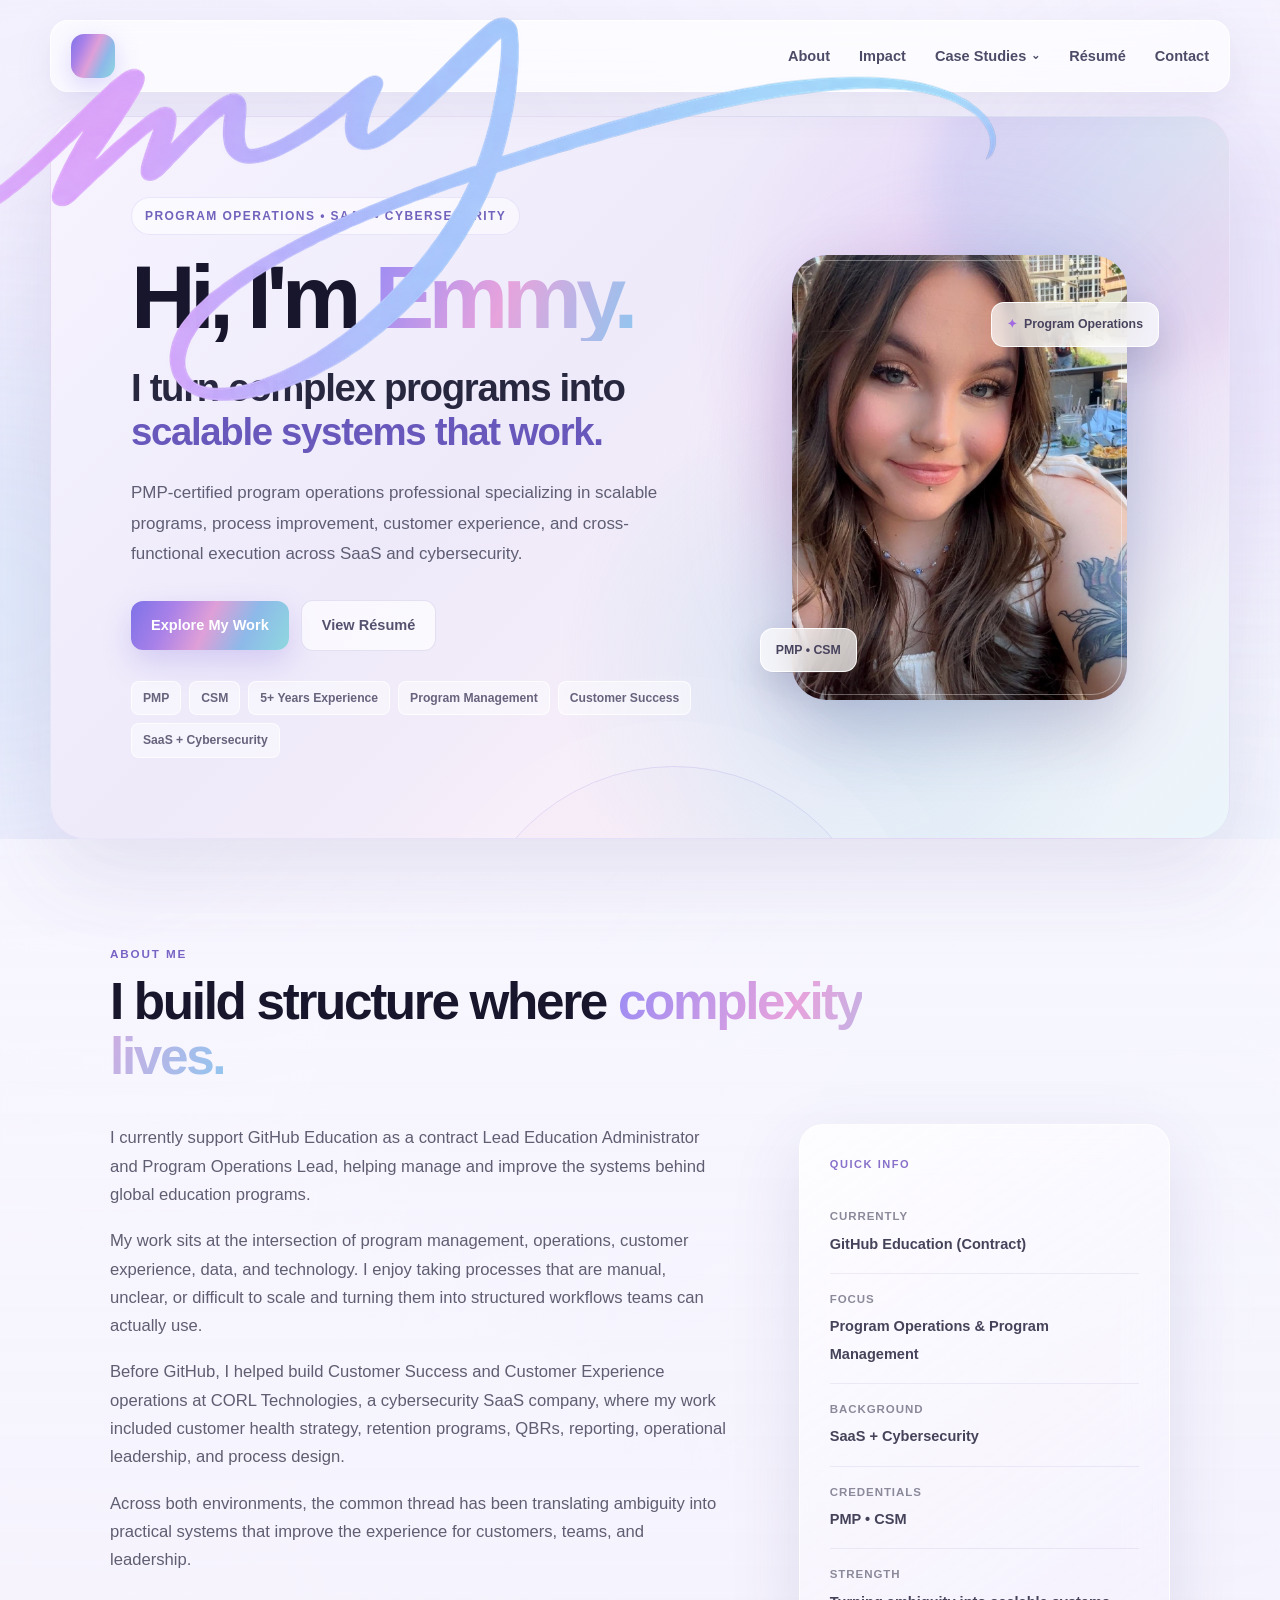
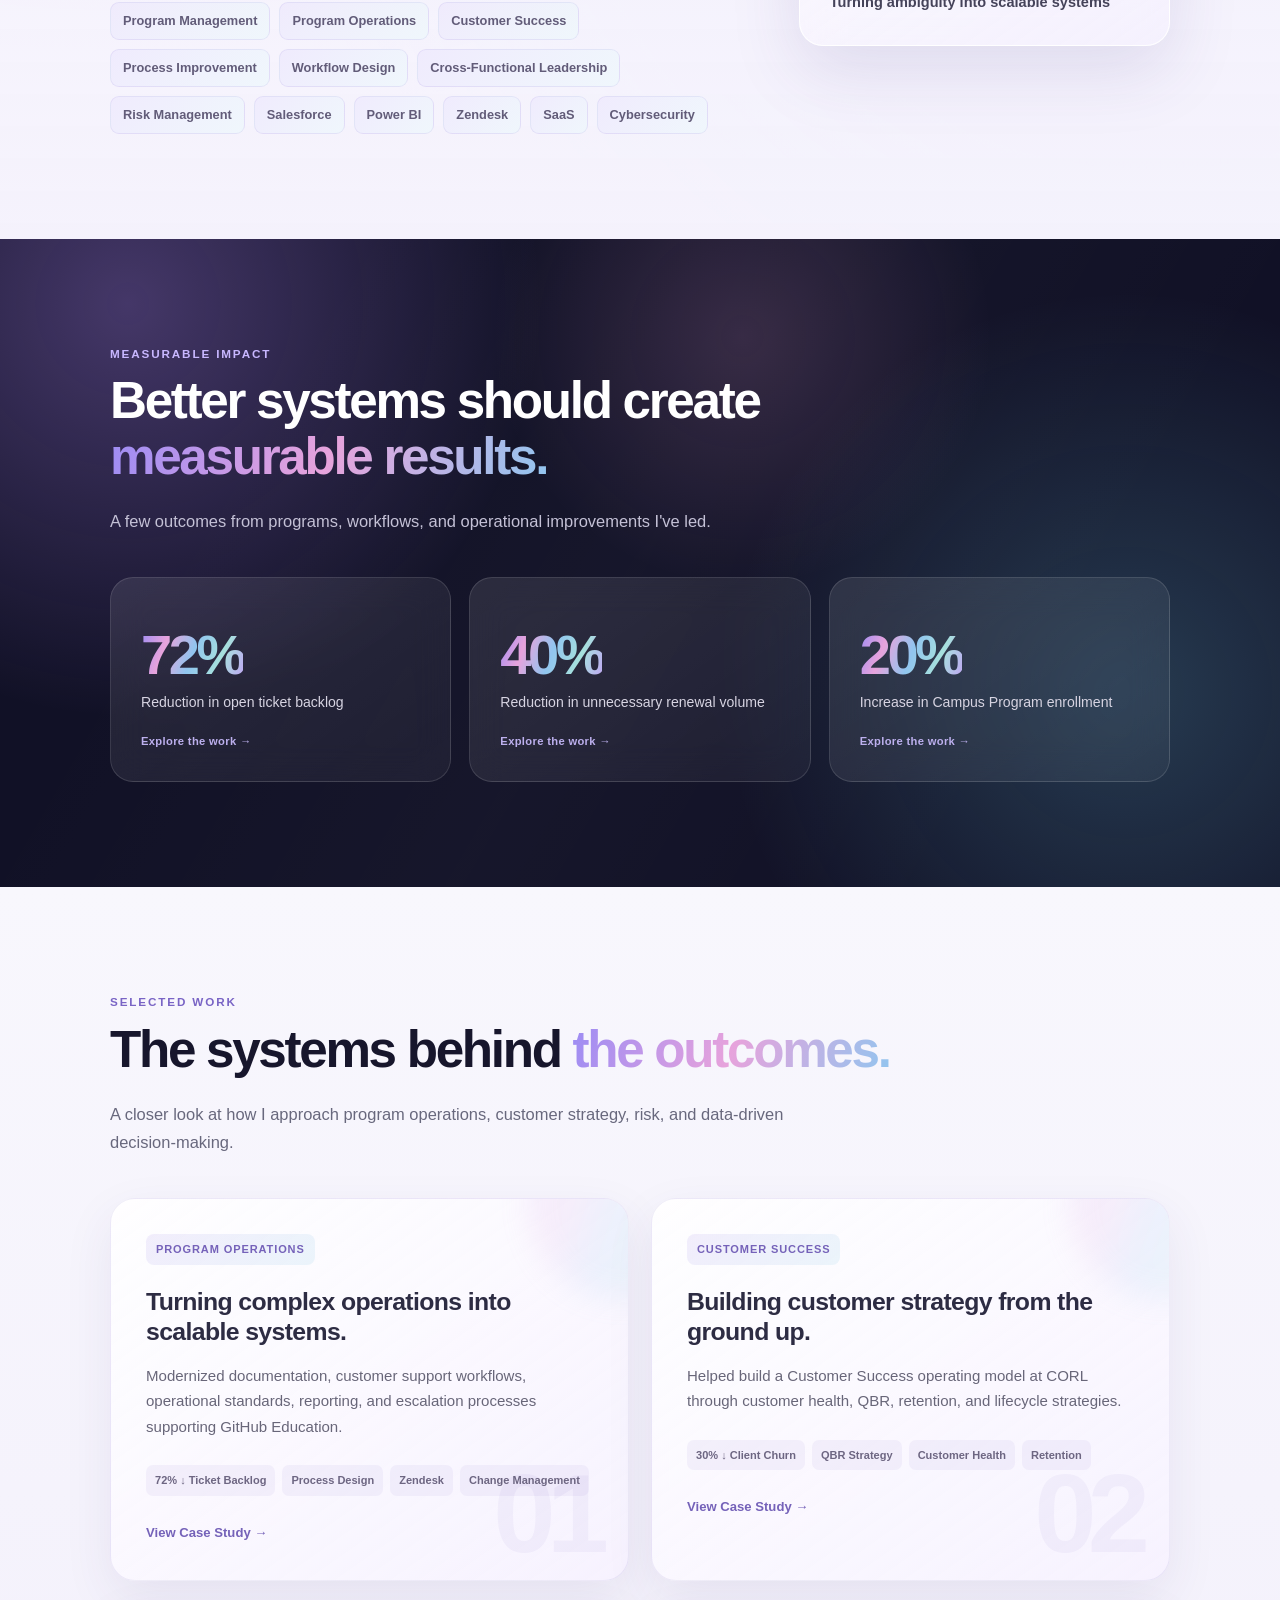
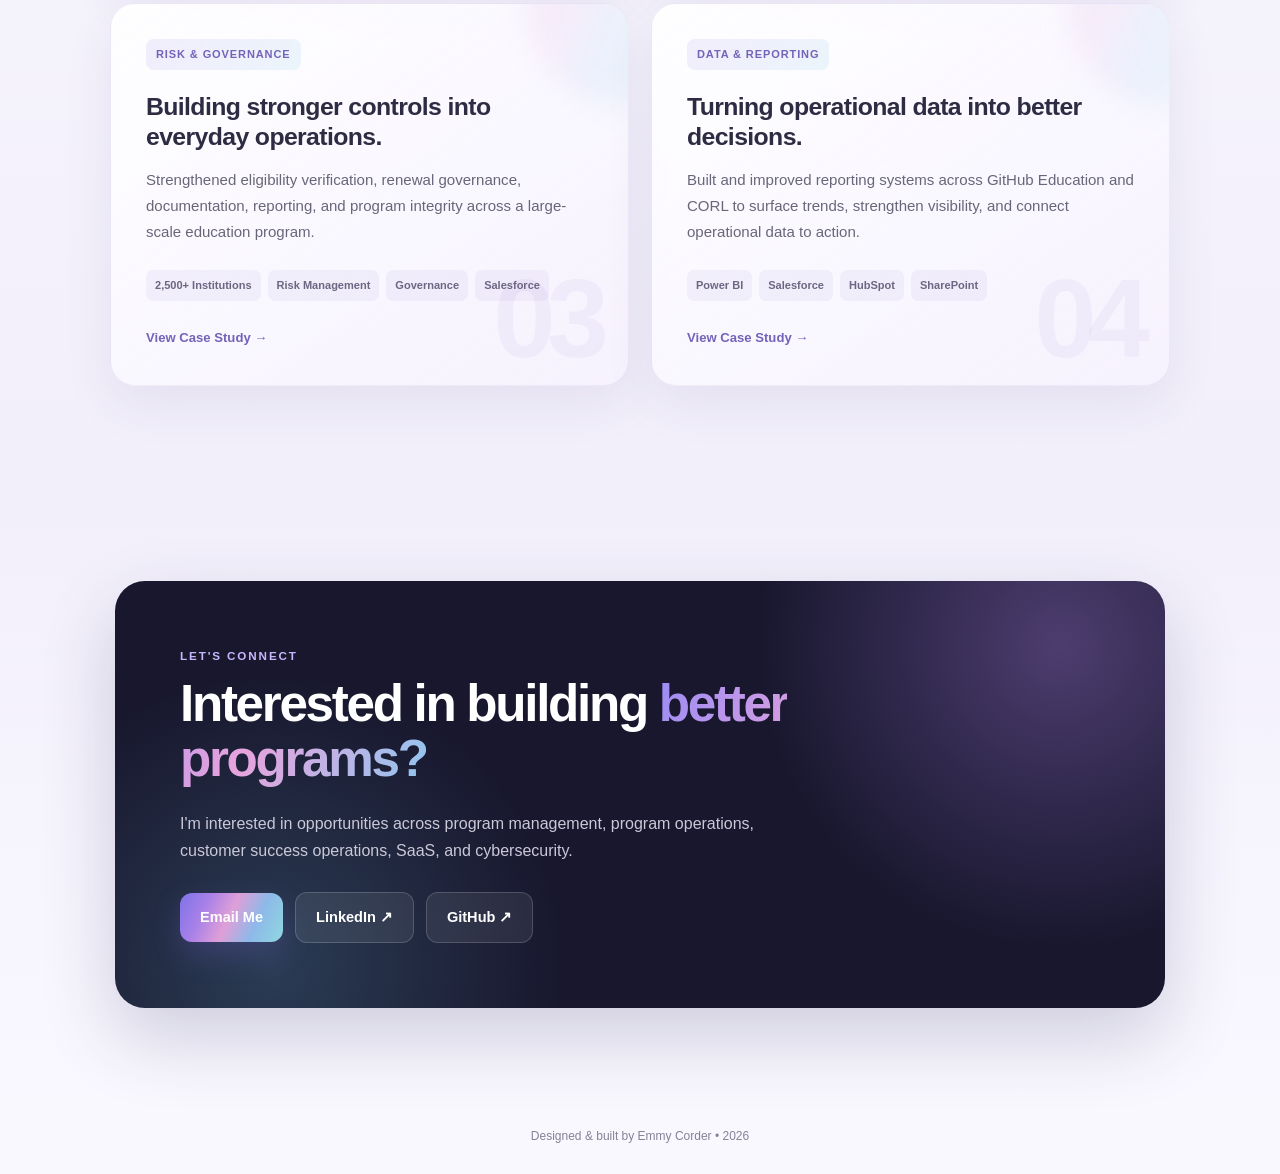
==== commit 47e34973: "Update logo link in navigation" ====
--- a/index.html
+++ b/index.html
@@ -42,7 +42,10 @@
 
     <!-- Navigation -->
 <nav>
-    <a href="index.html" class="logo">EC.</a>
+    <a href="index.html" class="logo wordmark-logo">
+    <img src="assets/corderially-emmy-logo.png"
+         alt="Corderially, Emmy">
+</a>
     
     <ul>
         <li><a href="#about">About</a></li>
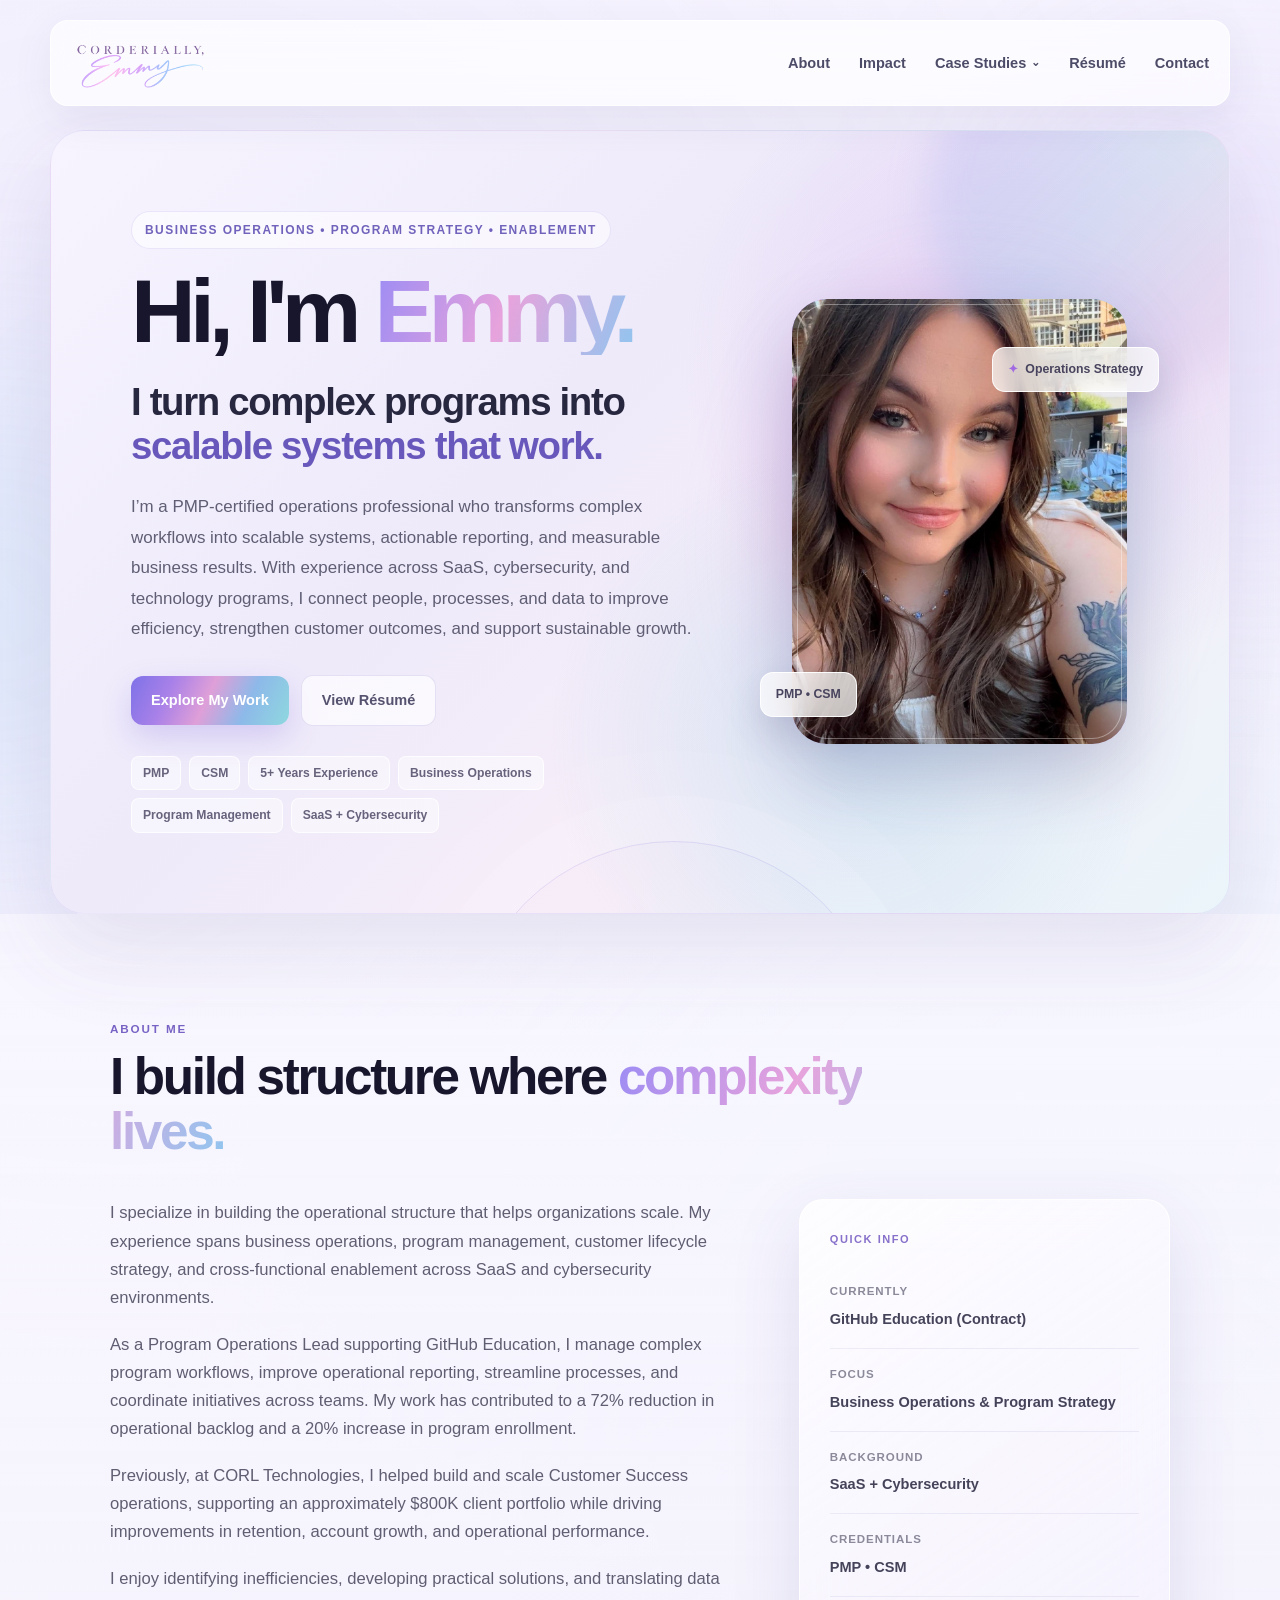
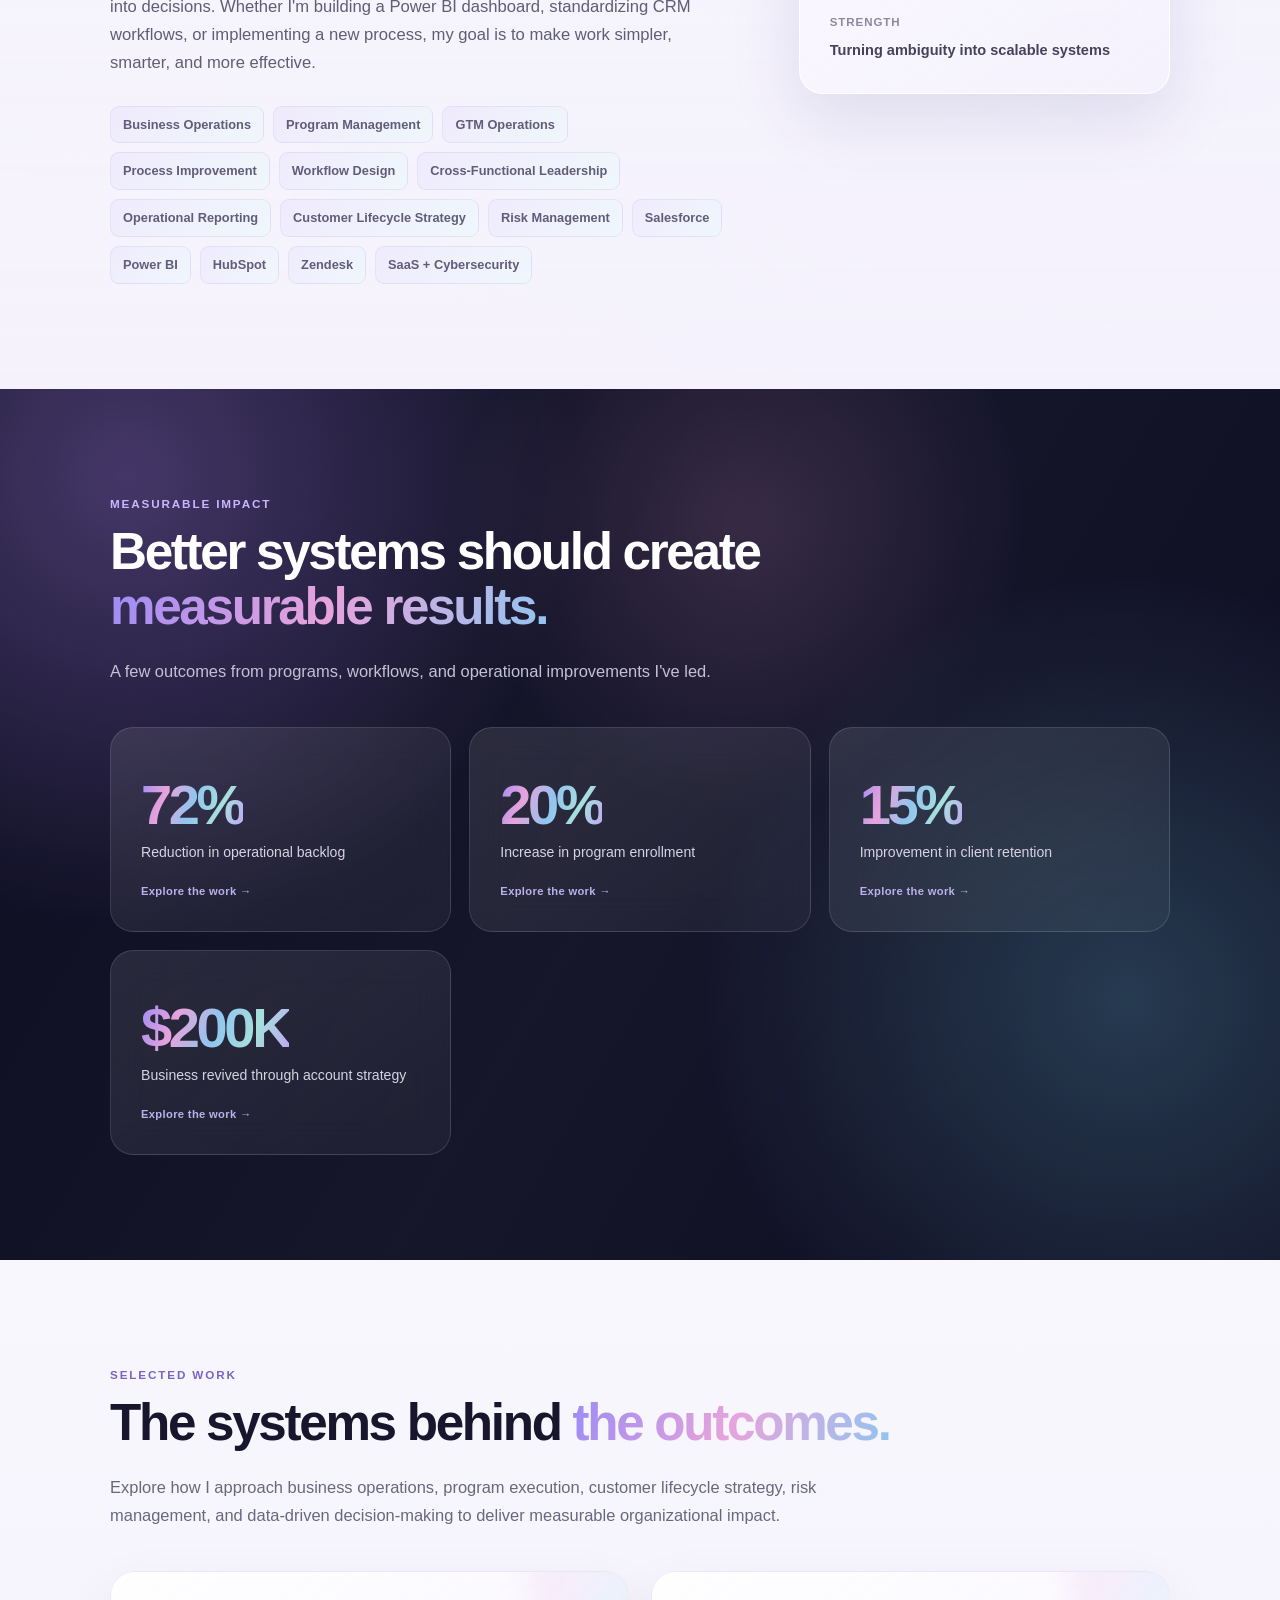
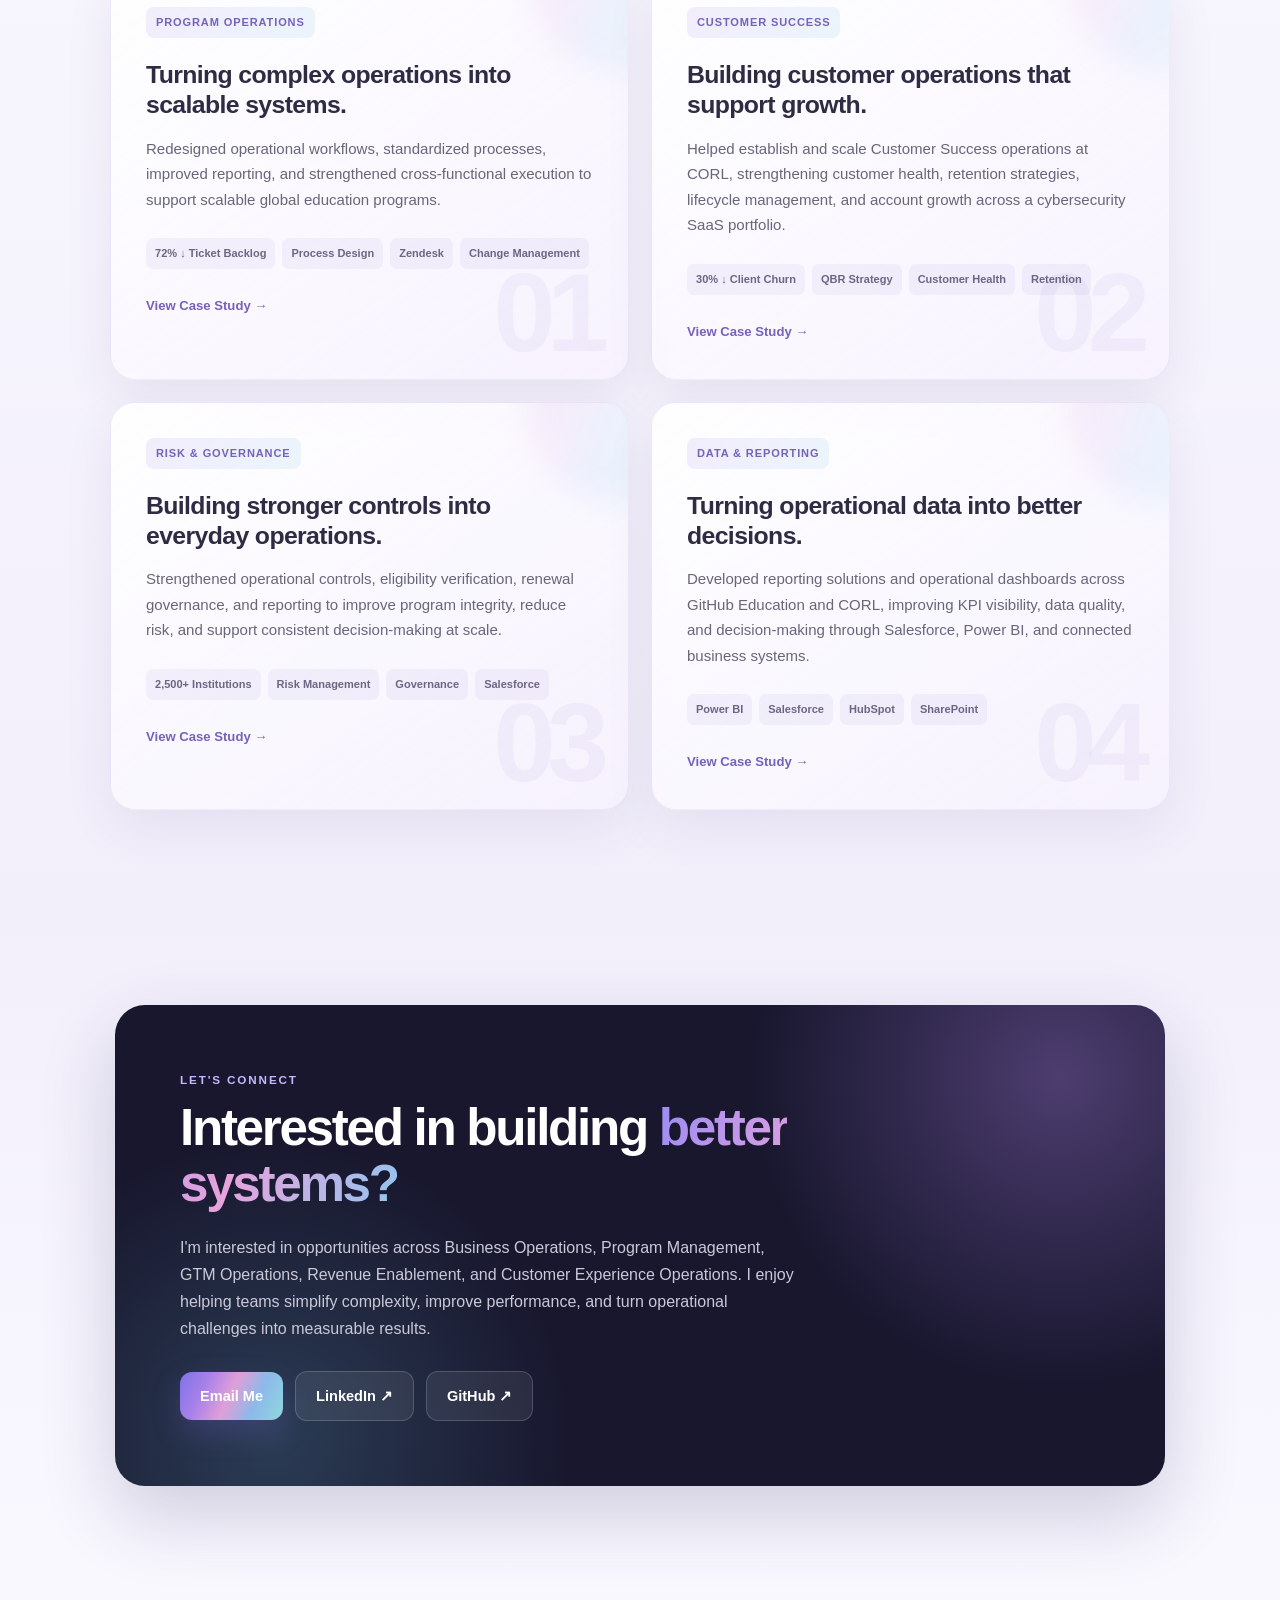
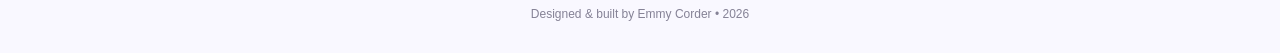
==== commit 6e2225dd: "Revise index.html for business operations focus Updated the title and meta descriptions to reflect a" ====
--- a/index.html
+++ b/index.html
@@ -5,10 +5,11 @@
     <meta charset="UTF-8">
     <meta name="viewport" content="width=device-width, initial-scale=1.0">
 
-    <title>Emmy Corder | Program Operations & Program Management</title>
-
-    <meta name="description"
-        content="Portfolio of Emmy Corder, PMP, CSM — program operations and customer success professional specializing in scalable programs, process improvement, SaaS, cybersecurity, and data-driven operations.">
+    <title>Emmy Corder | Business Operations, Strategy & Program Management</title>
+
+    
+<meta name="description"
+    content="Portfolio of Emmy Corder, PMP, CSM — business operations and program management professional specializing in process improvement, operational strategy, cross-functional enablement, reporting, and scalable systems across SaaS and cybersecurity.">
 
     <link rel="stylesheet" href="style.css">
 
@@ -18,17 +19,20 @@
       href="data:image/svg+xml,%3Csvg xmlns='http://www.w3.org/2000/svg' viewBox='0 0 100 100'%3E%3Cdefs%3E%3ClinearGradient id='g' x1='0' y1='0' x2='1' y2='1'%3E%3Cstop offset='0%25' stop-color='%239c8cf4'/%3E%3Cstop offset='45%25' stop-color='%23e7a3dc'/%3E%3Cstop offset='75%25' stop-color='%2391c5ef'/%3E%3Cstop offset='100%25' stop-color='%23a6e1dd'/%3E%3C/linearGradient%3E%3C/defs%3E%3Crect width='100' height='100' rx='24' fill='url(%23g)'/%3E%3Ctext x='50' y='64' text-anchor='middle' font-family='Arial' font-size='40' font-weight='700' fill='white'%3EEC%3C/text%3E%3C/svg%3E">
 
     <!-- Social Preview -->
-    <meta property="og:title"
-        content="Emmy Corder | Program Operations & Program Management">
-
-    <meta property="og:description"
-        content="PMP-certified program operations professional specializing in scalable programs, customer experience, SaaS, cybersecurity, and operational transformation.">
+    
+<meta property="og:title"
+    content="Emmy Corder | Business Operations & Program Strategy">
+
+<meta property="og:description"
+    content="PMP-certified operations professional driving business performance through scalable workflows, program execution, operational intelligence, and cross-functional enablement.">
 
     <meta property="og:image"
         content="https://v-corderiallyemmy.github.io/portfolio/assets/portfolio-preview.jpg">
 
-    <meta property="og:url"
-        content="https://v-corderiallyemmy.github.io/portfolio/">
+    
+<meta property="og:url"
+    content="https://corderiallyemmy.com/">
+
 
     <meta property="og:type" content="website">
 
@@ -92,7 +96,9 @@
                 <div class="hero-copy">
 
                     <p class="eyebrow">
-                        Program Operations • SaaS • Cybersecurity
+                     
+                    Business Operations • Program Strategy • Enablement
+                        
                     </p>
 
                     <h1>
@@ -108,10 +114,16 @@
                     </h2>
 
                     <p class="hero-description">
-                        PMP-certified program operations professional specializing
-                        in scalable programs, process improvement, customer
-                        experience, and cross-functional execution across SaaS
-                        and cybersecurity.
+                        
+                    I’m a PMP-certified operations professional who
+                    transforms complex workflows into scalable systems,
+                    actionable reporting, and measurable business results.
+                    
+                    With experience across SaaS, cybersecurity, and
+                    technology programs, I connect people, processes,
+                    and data to improve efficiency, strengthen customer
+                    outcomes, and support sustainable growth.
+
                     </p>
 
                     <div class="buttons">
@@ -126,12 +138,13 @@
 
                     </div>
 
+                    
                     <div class="hero-credentials">
                         <span>PMP</span>
                         <span>CSM</span>
                         <span>5+ Years Experience</span>
+                        <span>Business Operations</span>
                         <span>Program Management</span>
-                        <span>Customer Success</span>
                         <span>SaaS + Cybersecurity</span>
                     </div>
 
@@ -150,7 +163,8 @@
 
                     <div class="floating-card floating-card-top">
                         <span class="floating-icon">✦</span>
-                        Program Operations
+                        
+                    Operations Strategy
                     </div>
 
                     <div class="floating-card floating-card-bottom">
@@ -186,50 +200,60 @@
 
                 <div class="about-text">
 
+                    
                     <p>
-                        I currently support GitHub Education as a contract
-                        Lead Education Administrator and Program Operations Lead,
-                        helping manage and improve the systems behind global
-                        education programs.
-                    </p>
-
+                        I specialize in building the operational structure
+                        that helps organizations scale. My experience spans
+                        business operations, program management, customer
+                        lifecycle strategy, and cross-functional enablement
+                        across SaaS and cybersecurity environments.
+                    </p>
+                    
                     <p>
-                        My work sits at the intersection of program management,
-                        operations, customer experience, data, and technology.
-                        I enjoy taking processes that are manual, unclear, or
-                        difficult to scale and turning them into structured
-                        workflows teams can actually use.
-                    </p>
-
+                        As a Program Operations Lead supporting GitHub
+                        Education, I manage complex program workflows,
+                        improve operational reporting, streamline processes,
+                        and coordinate initiatives across teams. My work
+                        has contributed to a 72% reduction in operational
+                        backlog and a 20% increase in program enrollment.
+                    </p>
+                    
                     <p>
-                        Before GitHub, I helped build Customer Success and
-                        Customer Experience operations at CORL Technologies,
-                        a cybersecurity SaaS company, where my work included
-                        customer health strategy, retention programs, QBRs,
-                        reporting, operational leadership, and process design.
-                    </p>
-
+                        Previously, at CORL Technologies, I helped build
+                        and scale Customer Success operations, supporting
+                        an approximately $800K client portfolio while
+                        driving improvements in retention, account growth,
+                        and operational performance.
+                    </p>
+                    
                     <p>
-                        Across both environments, the common thread has been
-                        translating ambiguity into practical systems that
-                        improve the experience for customers, teams, and
-                        leadership.
-                    </p>
-
+                        I enjoy identifying inefficiencies, developing
+                        practical solutions, and translating data into
+                        decisions. Whether I'm building a Power BI dashboard,
+                        standardizing CRM workflows, or implementing a new
+                        process, my goal is to make work simpler, smarter,
+                        and more effective.
+                    </p>
+
+
+                    
                     <div class="skills">
+                        <span class="skill">Business Operations</span>
                         <span class="skill">Program Management</span>
-                        <span class="skill">Program Operations</span>
-                        <span class="skill">Customer Success</span>
+                        <span class="skill">GTM Operations</span>
                         <span class="skill">Process Improvement</span>
                         <span class="skill">Workflow Design</span>
                         <span class="skill">Cross-Functional Leadership</span>
+                        <span class="skill">Operational Reporting</span>
+                        <span class="skill">Customer Lifecycle Strategy</span>
                         <span class="skill">Risk Management</span>
                         <span class="skill">Salesforce</span>
                         <span class="skill">Power BI</span>
+                        <span class="skill">HubSpot</span>
                         <span class="skill">Zendesk</span>
-                        <span class="skill">SaaS</span>
-                        <span class="skill">Cybersecurity</span>
-                    </div>
+                        <span class="skill">SaaS + Cybersecurity</span>
+                    </div>
+
 
                 </div>
 
@@ -245,10 +269,12 @@
                         <strong>GitHub Education (Contract)</strong>
                     </div>
 
+                    
                     <div class="quick-item">
                         <span>Focus</span>
-                        <strong>Program Operations & Program Management</strong>
-                    </div>
+                        <strong>Business Operations & Program Strategy</strong>
+                    </div>
+
 
                     <div class="quick-item">
                         <span>Background</span>
@@ -295,41 +321,39 @@
                 improvements I've led.
             </p>
 
+            
             <div class="stats">
-
-                <a href="case-studies/program-operations.html"
-                    class="stat-link">
-
+            
+                <a href="case-studies/program-operations.html" class="stat-link">
                     <div class="stat">
                         <strong>72%</strong>
-                        <span>Reduction in open ticket backlog</span>
-                    </div>
-
+                        <span>Reduction in operational backlog</span>
+                    </div>
                 </a>
-
-
-                <a href="case-studies/risk-governance.html"
-                    class="stat-link">
-
-                    <div class="stat">
-                        <strong>40%</strong>
-                        <span>Reduction in unnecessary renewal volume</span>
-                    </div>
-
-                </a>
-
-
-                <a href="case-studies/program-operations.html"
-                    class="stat-link">
-
+            
+                <a href="case-studies/program-operations.html" class="stat-link">
                     <div class="stat">
                         <strong>20%</strong>
-                        <span>Increase in Campus Program enrollment</span>
-                    </div>
-
+                        <span>Increase in program enrollment</span>
+                    </div>
                 </a>
-
+            
+                <a href="case-studies/customer-success.html" class="stat-link">
+                    <div class="stat">
+                        <strong>15%</strong>
+                        <span>Improvement in client retention</span>
+                    </div>
+                </a>
+            
+                <a href="case-studies/customer-success.html" class="stat-link">
+                    <div class="stat">
+                        <strong>$200K</strong>
+                        <span>Business revived through account strategy</span>
+                    </div>
+                </a>
+            
             </div>
+
 
         </div>
 
@@ -352,10 +376,14 @@
                 </span>
             </h2>
 
+            
             <p class="section-intro">
-                A closer look at how I approach program operations,
-                customer strategy, risk, and data-driven decision-making.
+                Explore how I approach business operations,
+                program execution, customer lifecycle strategy,
+                risk management, and data-driven decision-making
+                to deliver measurable organizational impact.
             </p>
+
 
             <div class="work-grid">
 
@@ -373,11 +401,14 @@
                         Turning complex operations into scalable systems.
                     </h3>
 
-                    <p>
-                        Modernized documentation, customer support workflows,
-                        operational standards, reporting, and escalation
-                        processes supporting GitHub Education.
-                    </p>
+                    
+                        <p>
+                            Redesigned operational workflows, standardized
+                            processes, improved reporting, and strengthened
+                            cross-functional execution to support scalable
+                            global education programs.
+                        </p>
+
 
                     <div class="card-results">
                         <span>72% ↓ Ticket Backlog</span>
@@ -405,14 +436,16 @@
                     </span>
 
                     <h3>
-                        Building customer strategy from the ground up.
+                        Building customer operations that support growth.
                     </h3>
-
+                    
                     <p>
-                        Helped build a Customer Success operating model at
-                        CORL through customer health, QBR, retention, and
-                        lifecycle strategies.
-                    </p>
+                        Helped establish and scale Customer Success
+                        operations at CORL, strengthening customer health,
+                        retention strategies, lifecycle management, and
+                        account growth across a cybersecurity SaaS portfolio.
+                    </p>
+
 
                     <div class="card-results">
                         <span>30% ↓ Client Churn</span>
@@ -443,11 +476,14 @@
                         Building stronger controls into everyday operations.
                     </h3>
 
+                    
                     <p>
-                        Strengthened eligibility verification, renewal
-                        governance, documentation, reporting, and program
-                        integrity across a large-scale education program.
-                    </p>
+                        Strengthened operational controls, eligibility
+                        verification, renewal governance, and reporting
+                        to improve program integrity, reduce risk, and
+                        support consistent decision-making at scale.
+                    </p>
+
 
                     <div class="card-results">
                         <span>2,500+ Institutions</span>
@@ -478,11 +514,15 @@
                         Turning operational data into better decisions.
                     </h3>
 
+                    
                     <p>
-                        Built and improved reporting systems across GitHub
-                        Education and CORL to surface trends, strengthen
-                        visibility, and connect operational data to action.
-                    </p>
+                        Developed reporting solutions and operational
+                        dashboards across GitHub Education and CORL,
+                        improving KPI visibility, data quality, and
+                        decision-making through Salesforce, Power BI,
+                        and connected business systems.
+                    </p>
+
 
                     <div class="card-results">
                         <span>Power BI</span>
@@ -515,18 +555,25 @@
                 Let's Connect
             </p>
 
+            
             <h2>
                 Interested in building
                 <span class="holographic-text">
-                    better programs?
+                    better systems?
                 </span>
             </h2>
 
+
+           
             <p>
-                I'm interested in opportunities across program management,
-                program operations, customer success operations, SaaS,
-                and cybersecurity.
+                I'm interested in opportunities across Business
+                Operations, Program Management, GTM Operations,
+                Revenue Enablement, and Customer Experience
+                Operations. I enjoy helping teams simplify
+                complexity, improve performance, and turn
+                operational challenges into measurable results.
             </p>
+
 
             <div class="buttons">
 
--- a/style.css
+++ b/style.css
@@ -153,40 +153,43 @@
     box-shadow:
         0 12px 40px rgba(70, 60, 120, 0.08);
 }
+/* ================================
+   CORDERIALLY EMMY LOGO
+================================ */
 
 .logo {
-    width: 44px;
-    height: 44px;
-
     display: flex;
     align-items: center;
-    justify-content: center;
+    justify-content: flex-start;
+
+    width: 190px;
+    height: 58px;
 
     flex-shrink: 0;
 
-    border-radius: 13px;
-
-    background: var(--gradient);
-
-    color: white;
-    font-weight: 800;
-    letter-spacing: -1px;
     text-decoration: none;
 
-    box-shadow:
-        0 8px 24px rgba(128, 104, 240, 0.26);
-
-    transition:
-        transform 0.25s ease,
-        box-shadow 0.25s ease;
+    background: transparent;
+    border-radius: 0;
+    box-shadow: none;
+
+    transition: opacity 0.2s ease;
+}
+
+.logo img {
+    display: block;
+
+    width: 100%;
+    height: 100%;
+
+    object-fit: contain;
+    object-position: left center;
 }
 
 .logo:hover {
-    color: white;
-    transform: translateY(-2px) rotate(-2deg);
-
-    box-shadow:
-        0 12px 30px rgba(128, 104, 240, 0.34);
+    transform: none;
+    box-shadow: none;
+    opacity: 0.82;
 }
 
 nav ul {
@@ -1580,11 +1583,9 @@
     }
 
     .logo {
-        width: 39px;
-        height: 39px;
-
-        font-size: 0.86rem;
-    }
+    width: 135px;
+    height: 46px;
+}
 
     .hero {
         min-height: auto;
@@ -2958,3 +2959,5 @@
     background: rgba(128, 104, 240, 0.08);
     text-decoration: none !important;
 }
+
+
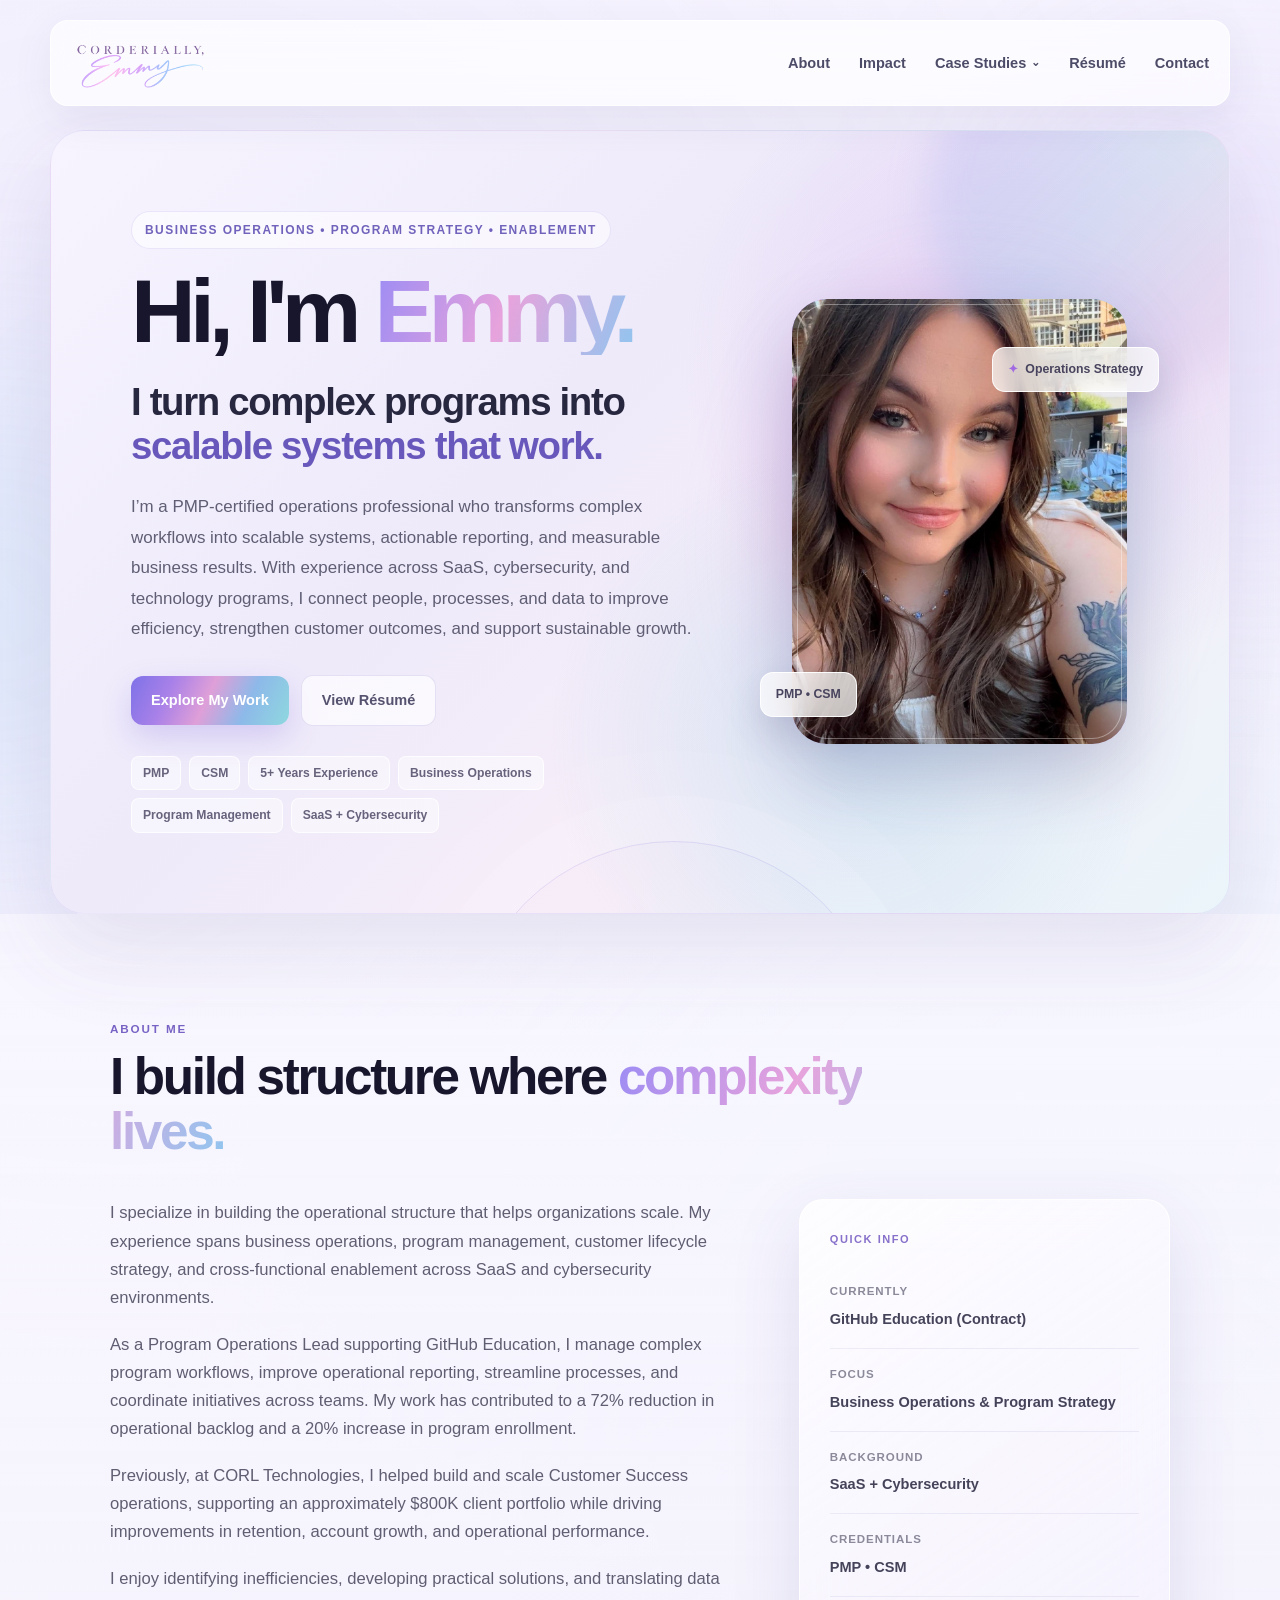
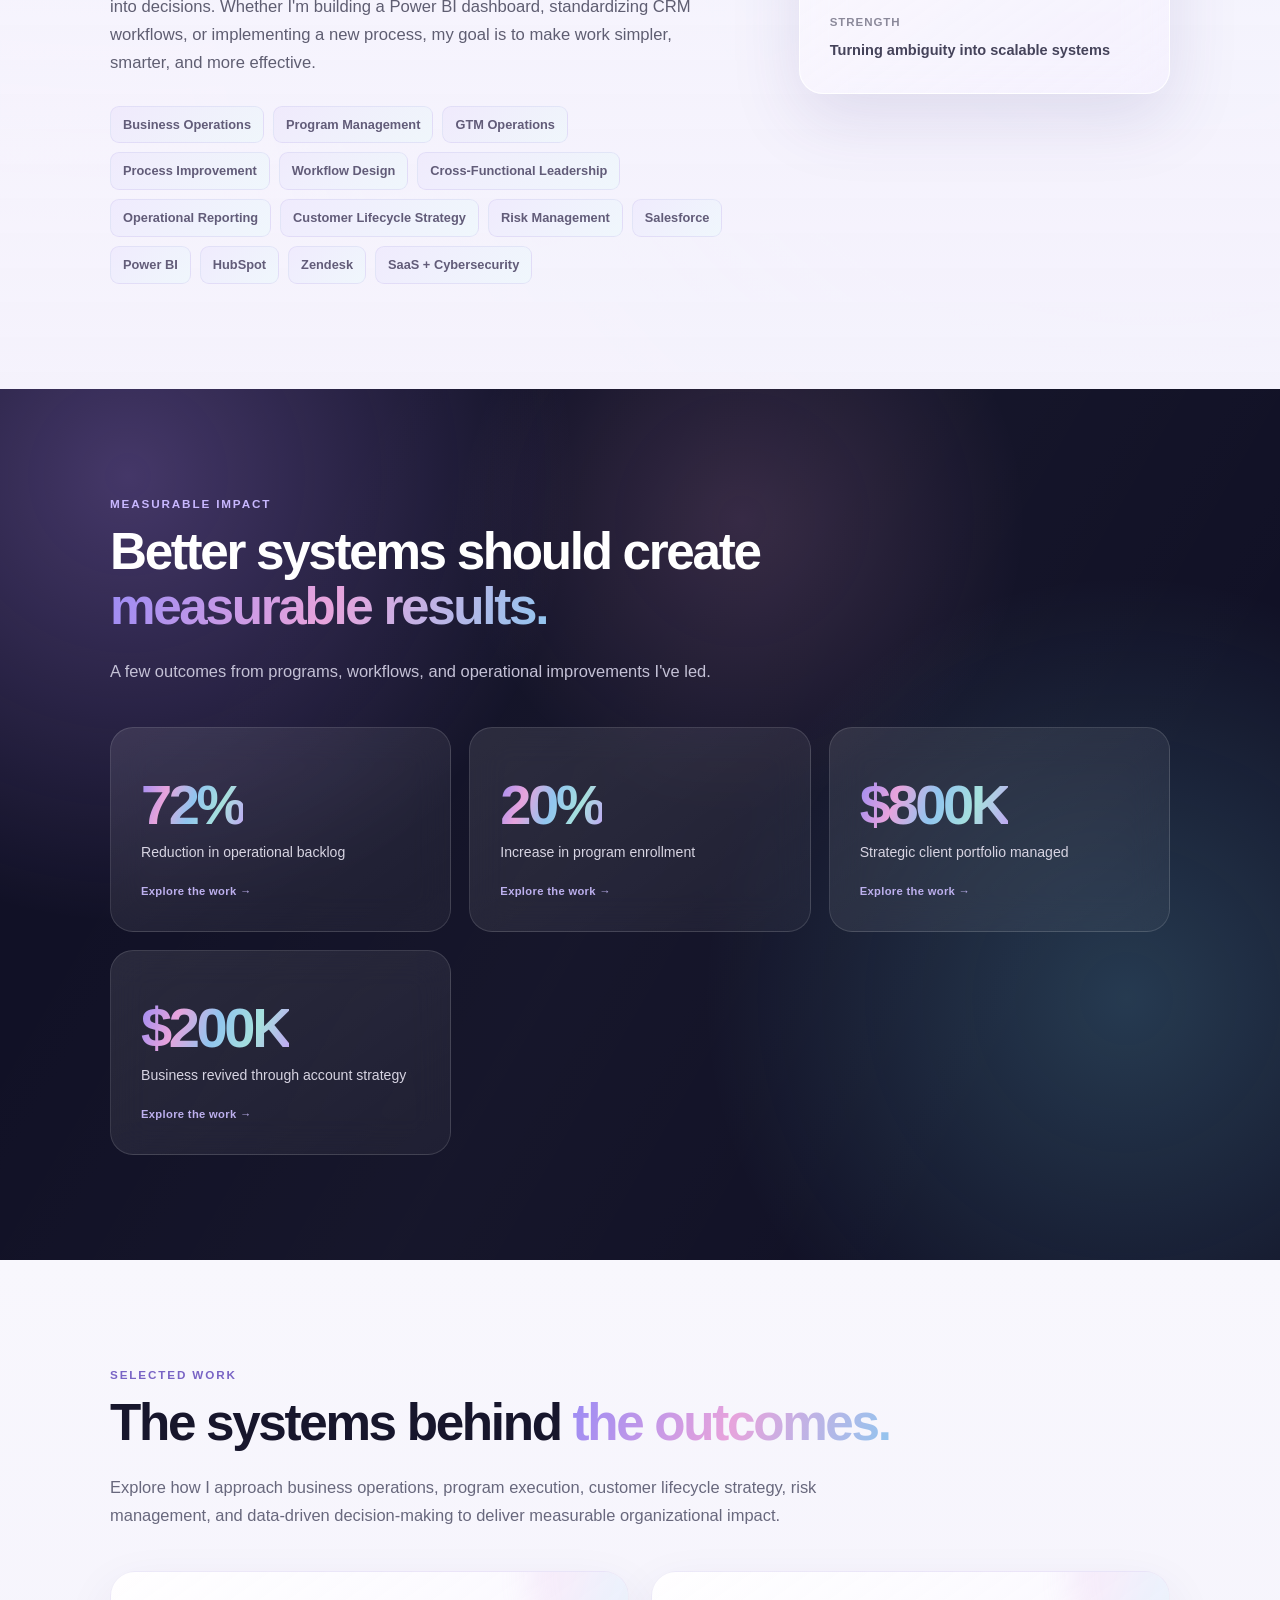
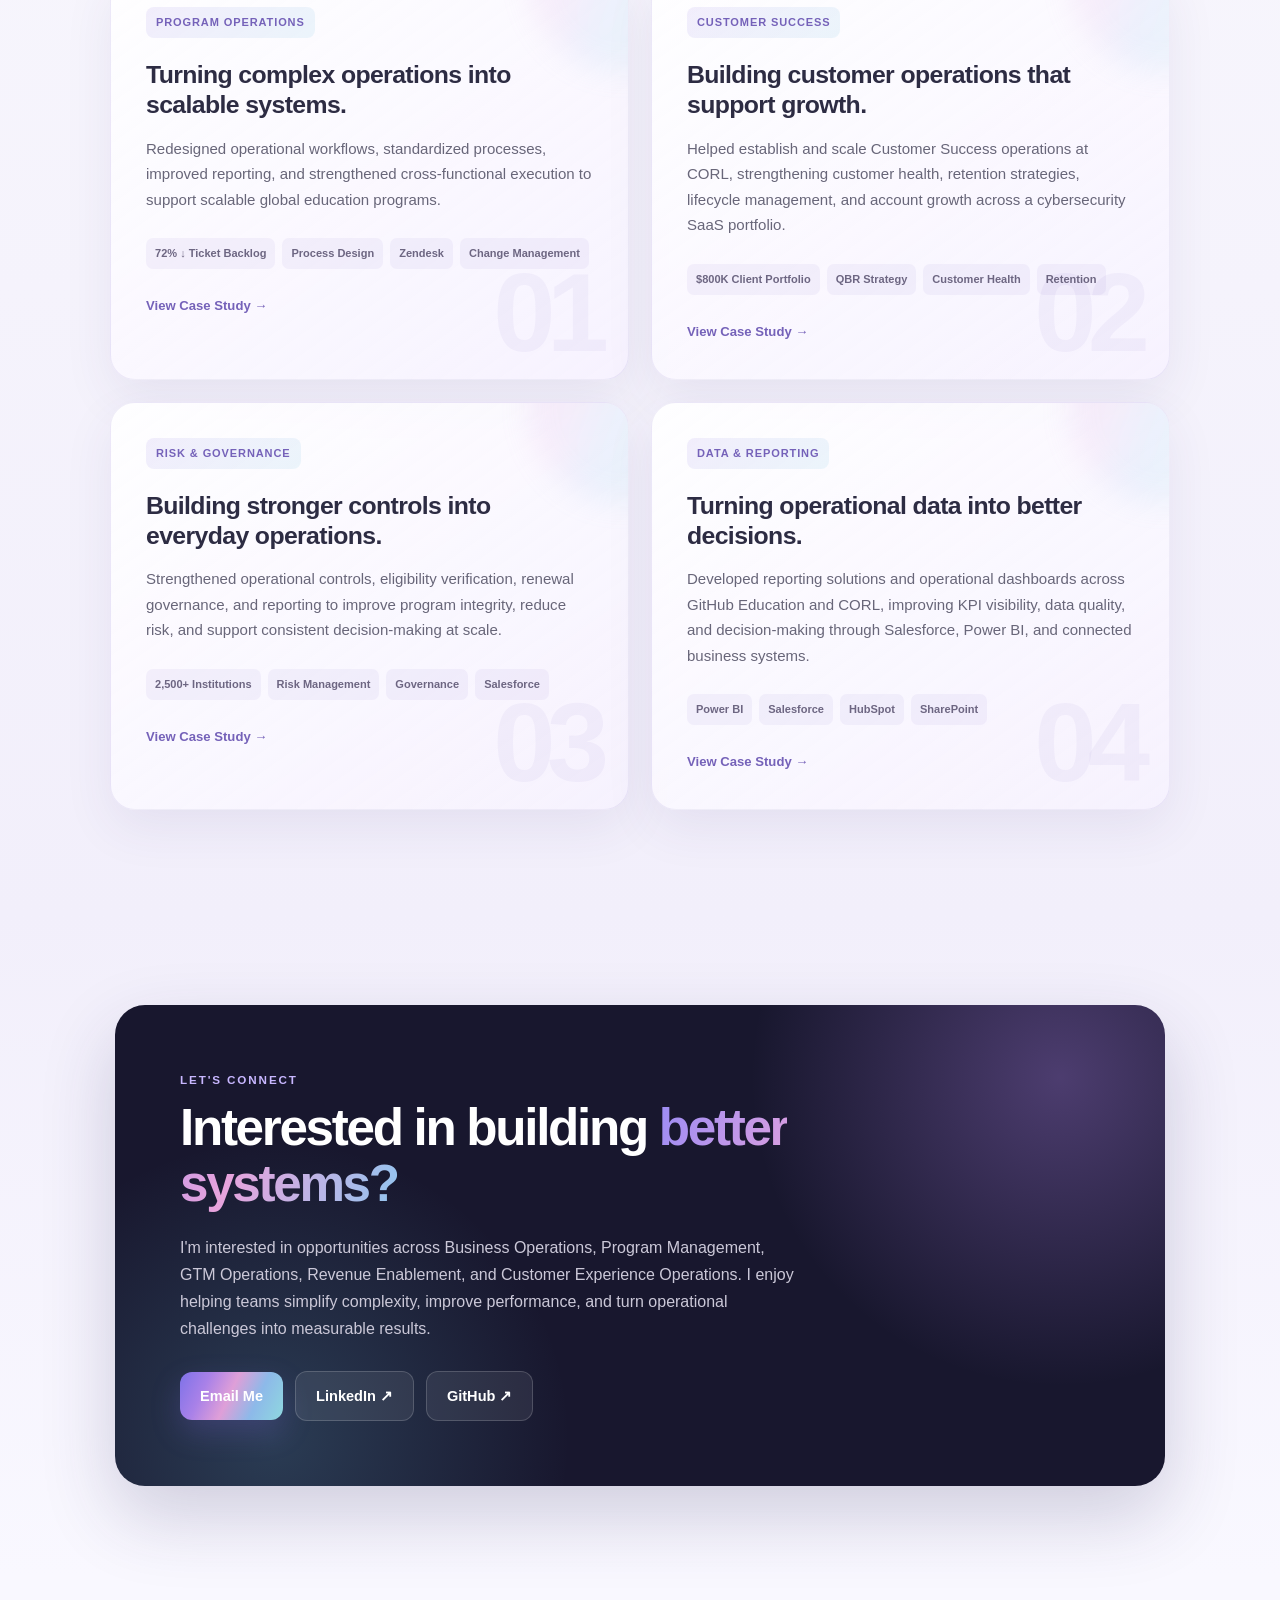
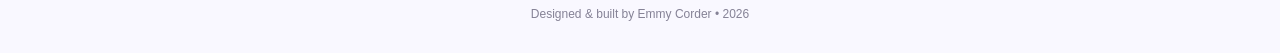
==== commit c5bccc7d: "Update client retention and portfolio statistics" ====
--- a/index.html
+++ b/index.html
@@ -338,12 +338,14 @@
                     </div>
                 </a>
             
+                
                 <a href="case-studies/customer-success.html" class="stat-link">
                     <div class="stat">
-                        <strong>15%</strong>
-                        <span>Improvement in client retention</span>
+                        <strong>$800K</strong>
+                        <span>Strategic client portfolio managed</span>
                     </div>
                 </a>
+
             
                 <a href="case-studies/customer-success.html" class="stat-link">
                     <div class="stat">
@@ -448,7 +450,8 @@
 
 
                     <div class="card-results">
-                        <span>30% ↓ Client Churn</span>
+                        
+                        <span>$800K Client Portfolio</span>
                         <span>QBR Strategy</span>
                         <span>Customer Health</span>
                         <span>Retention</span>
